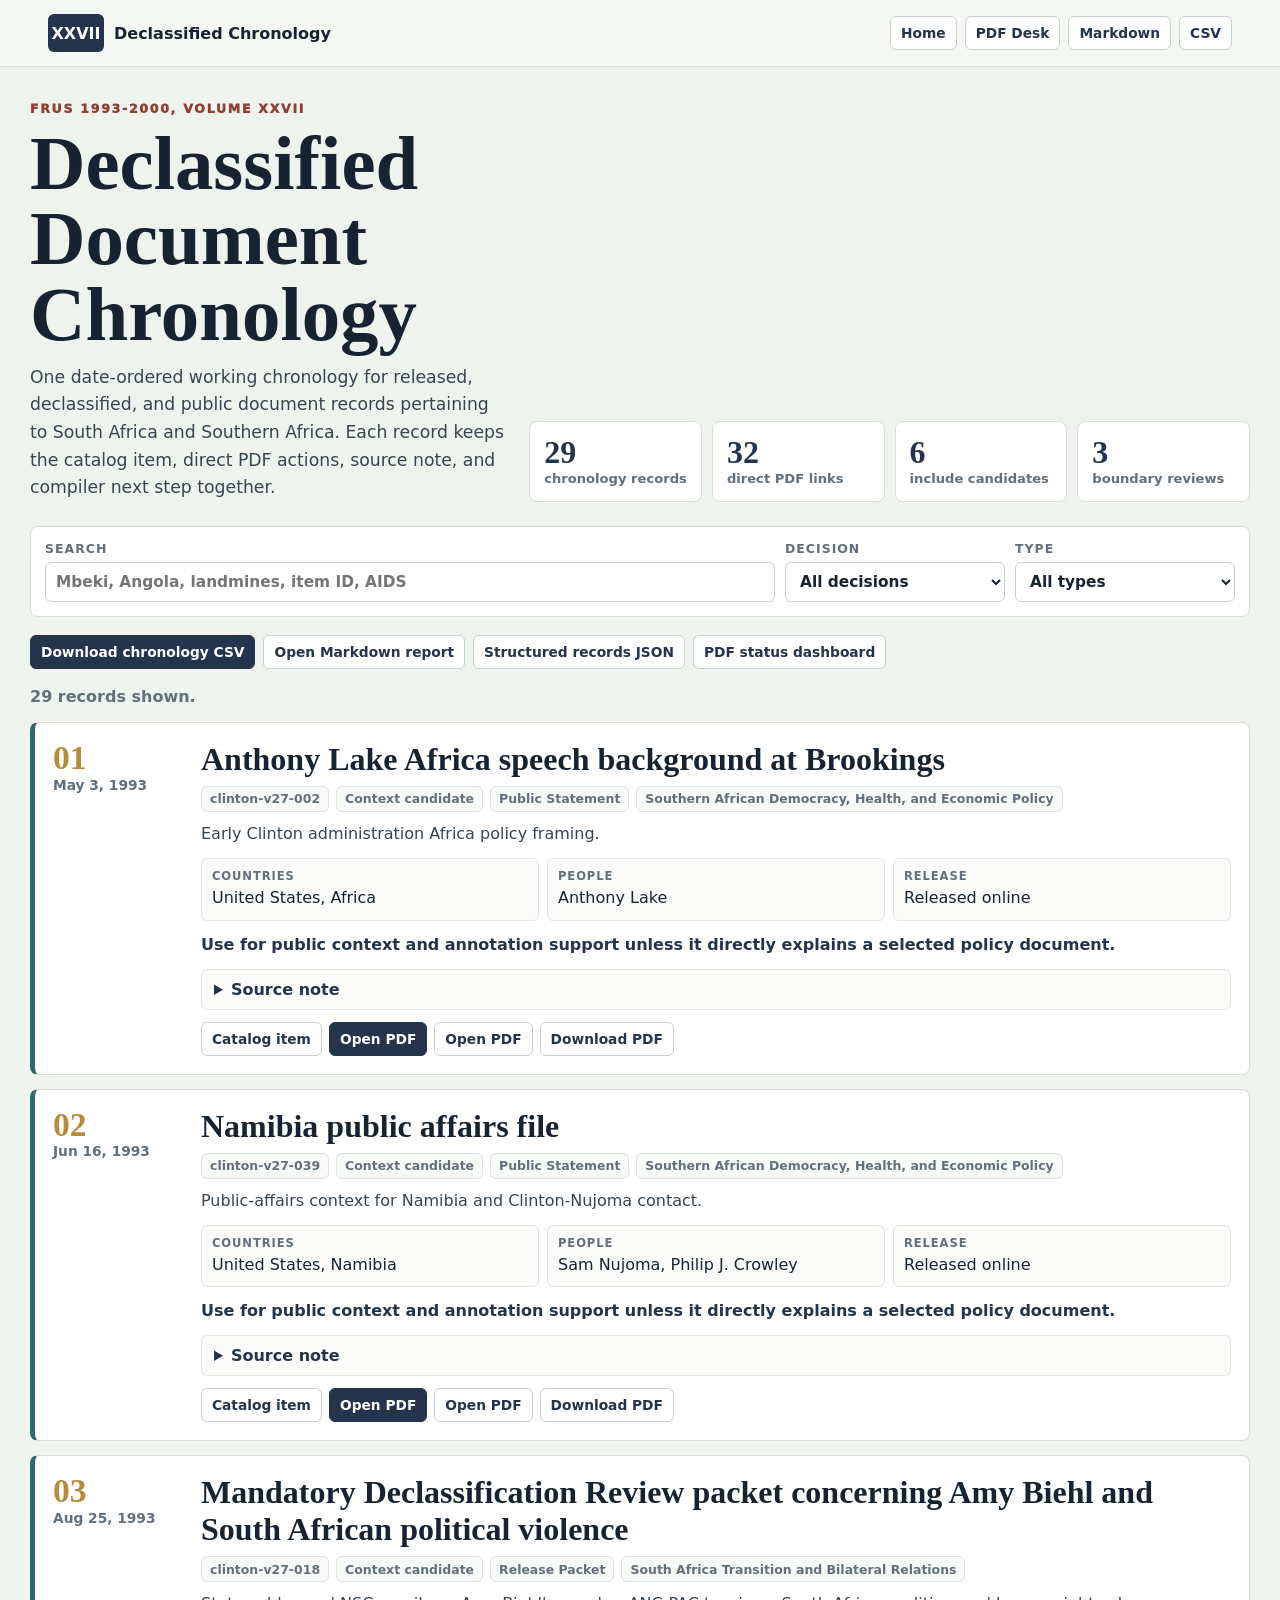
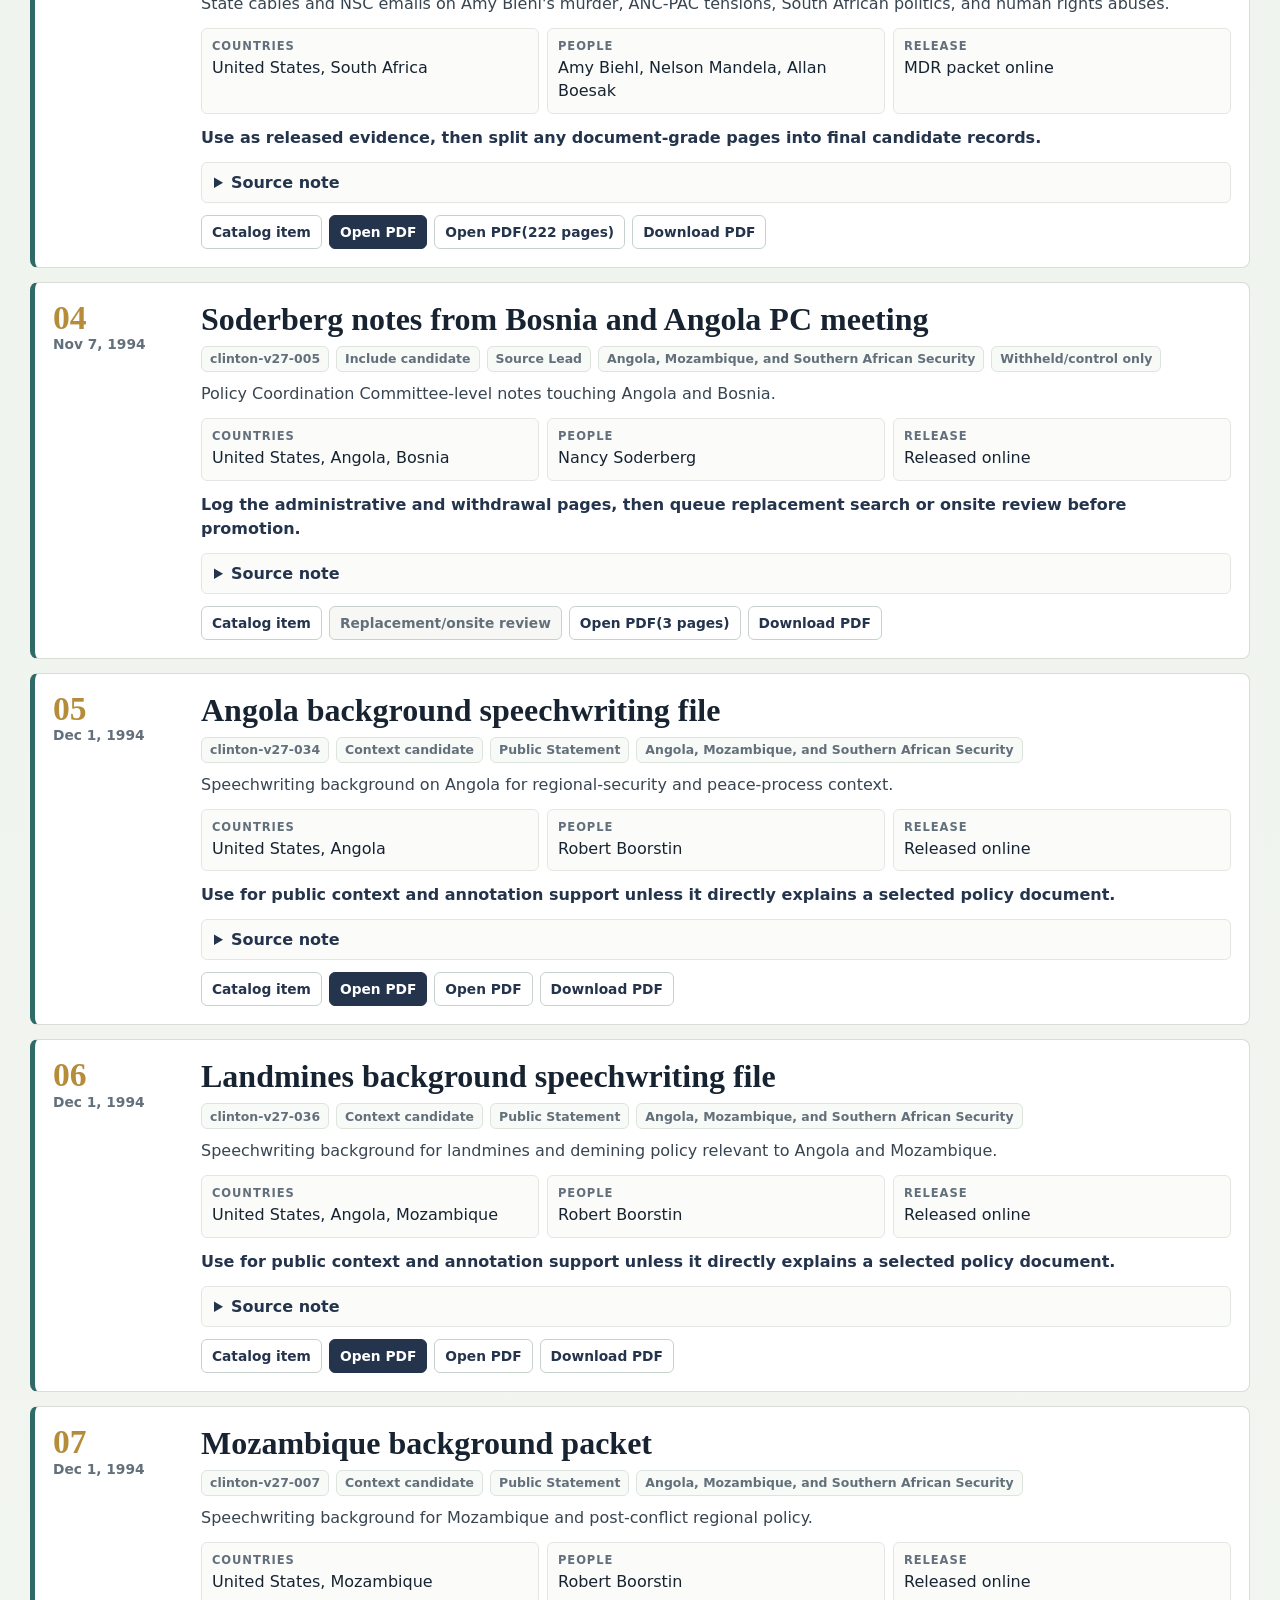
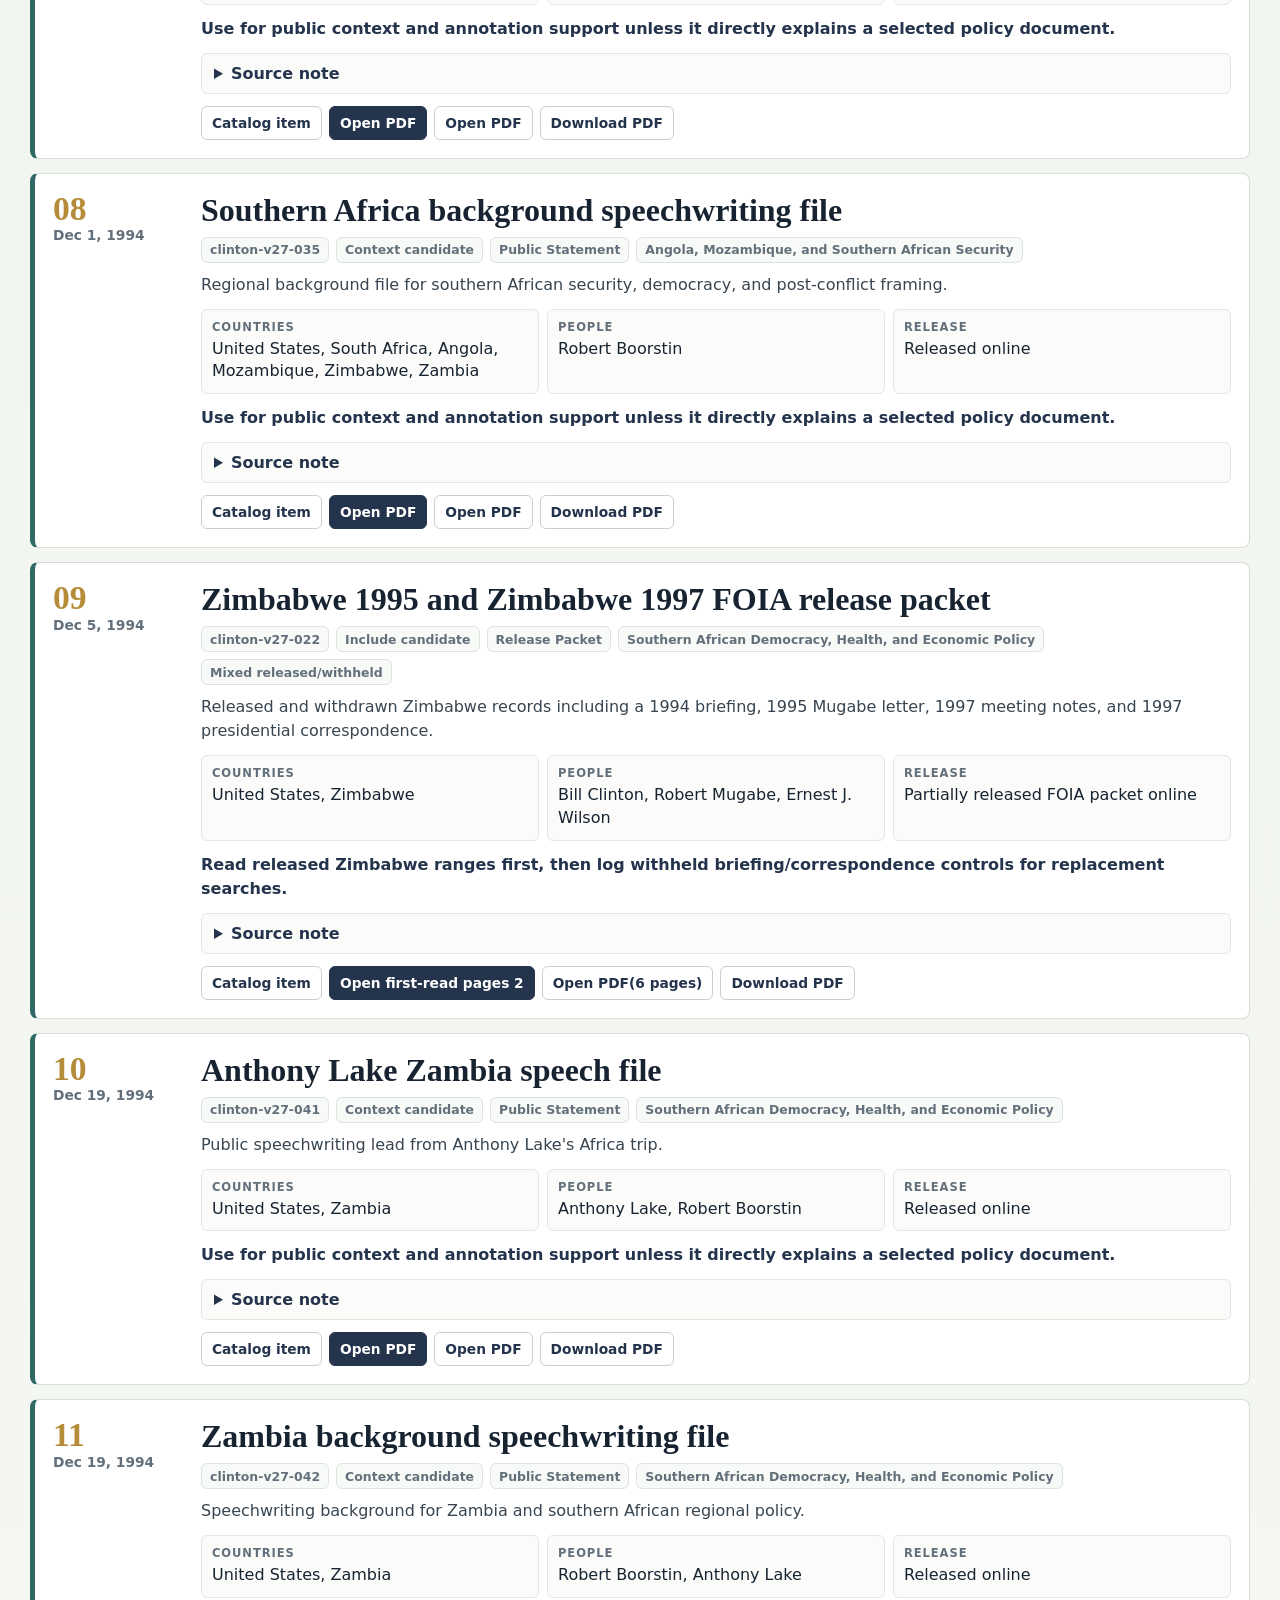
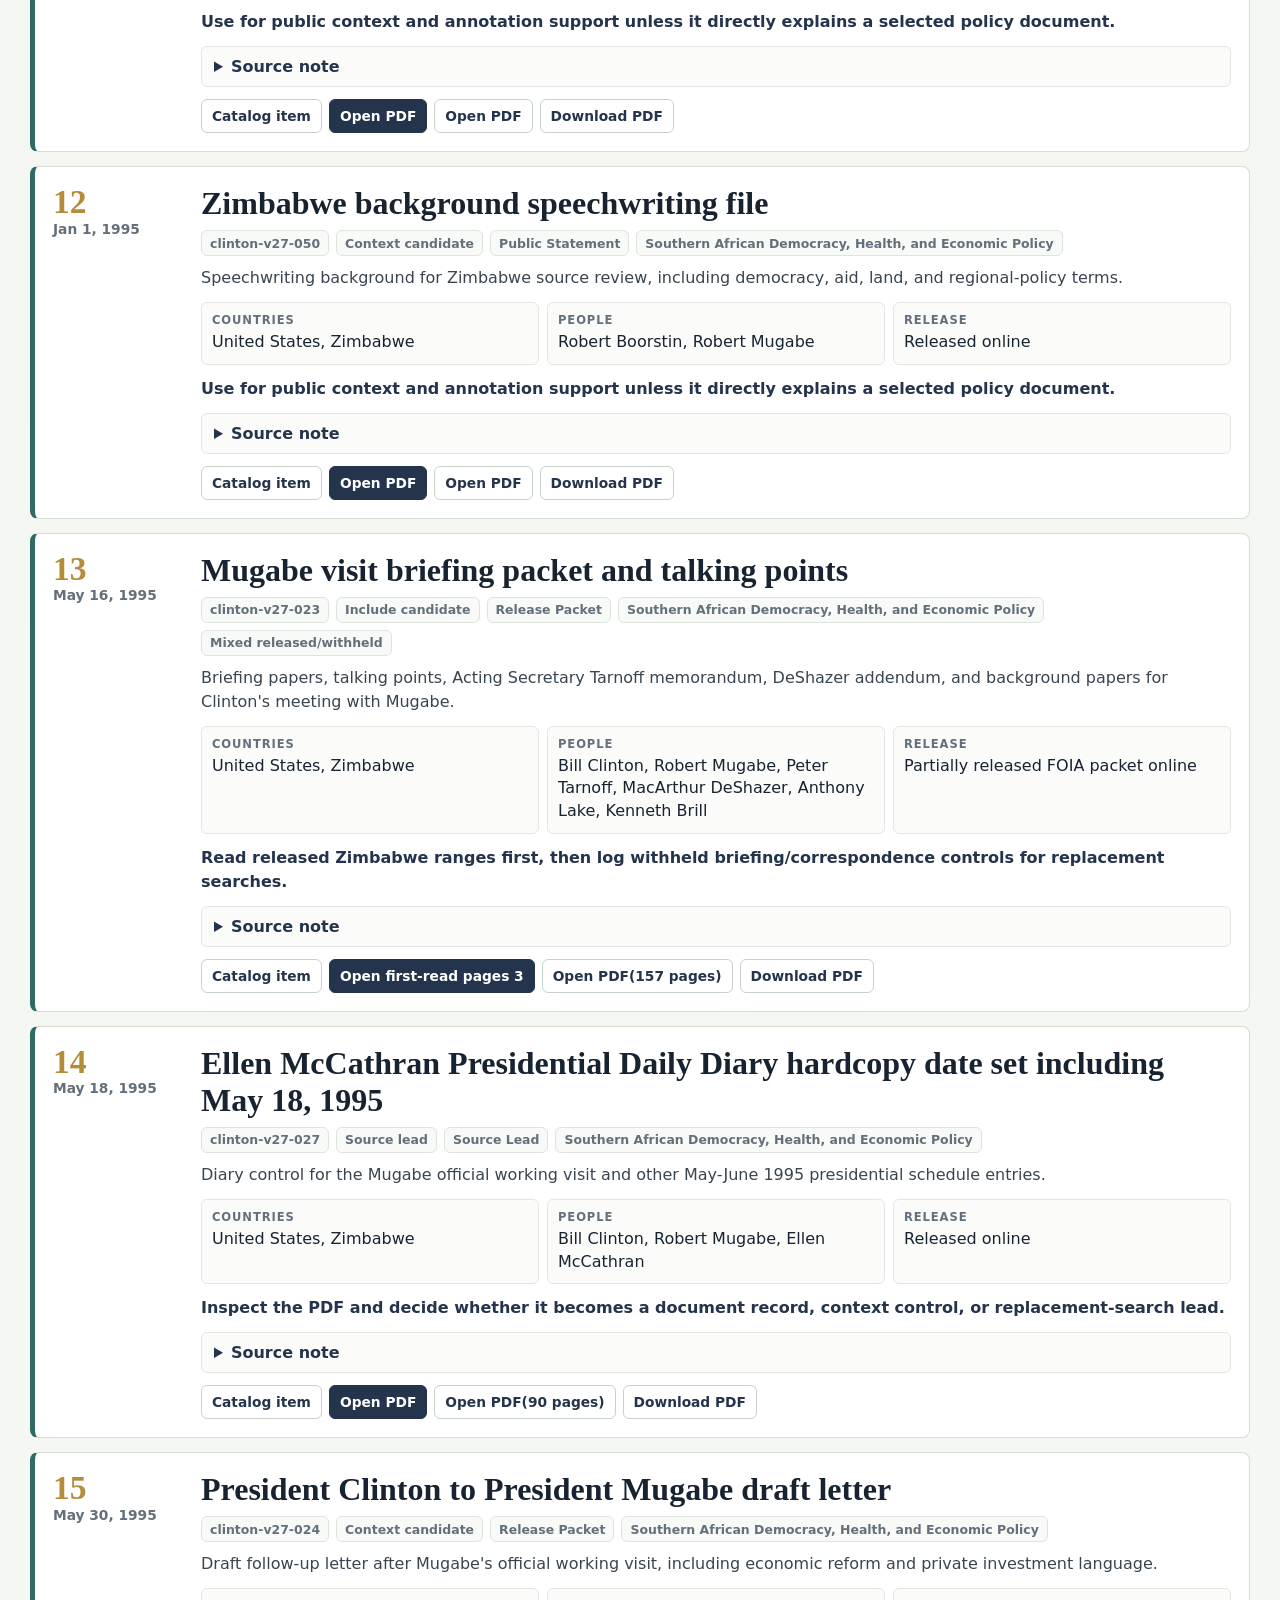
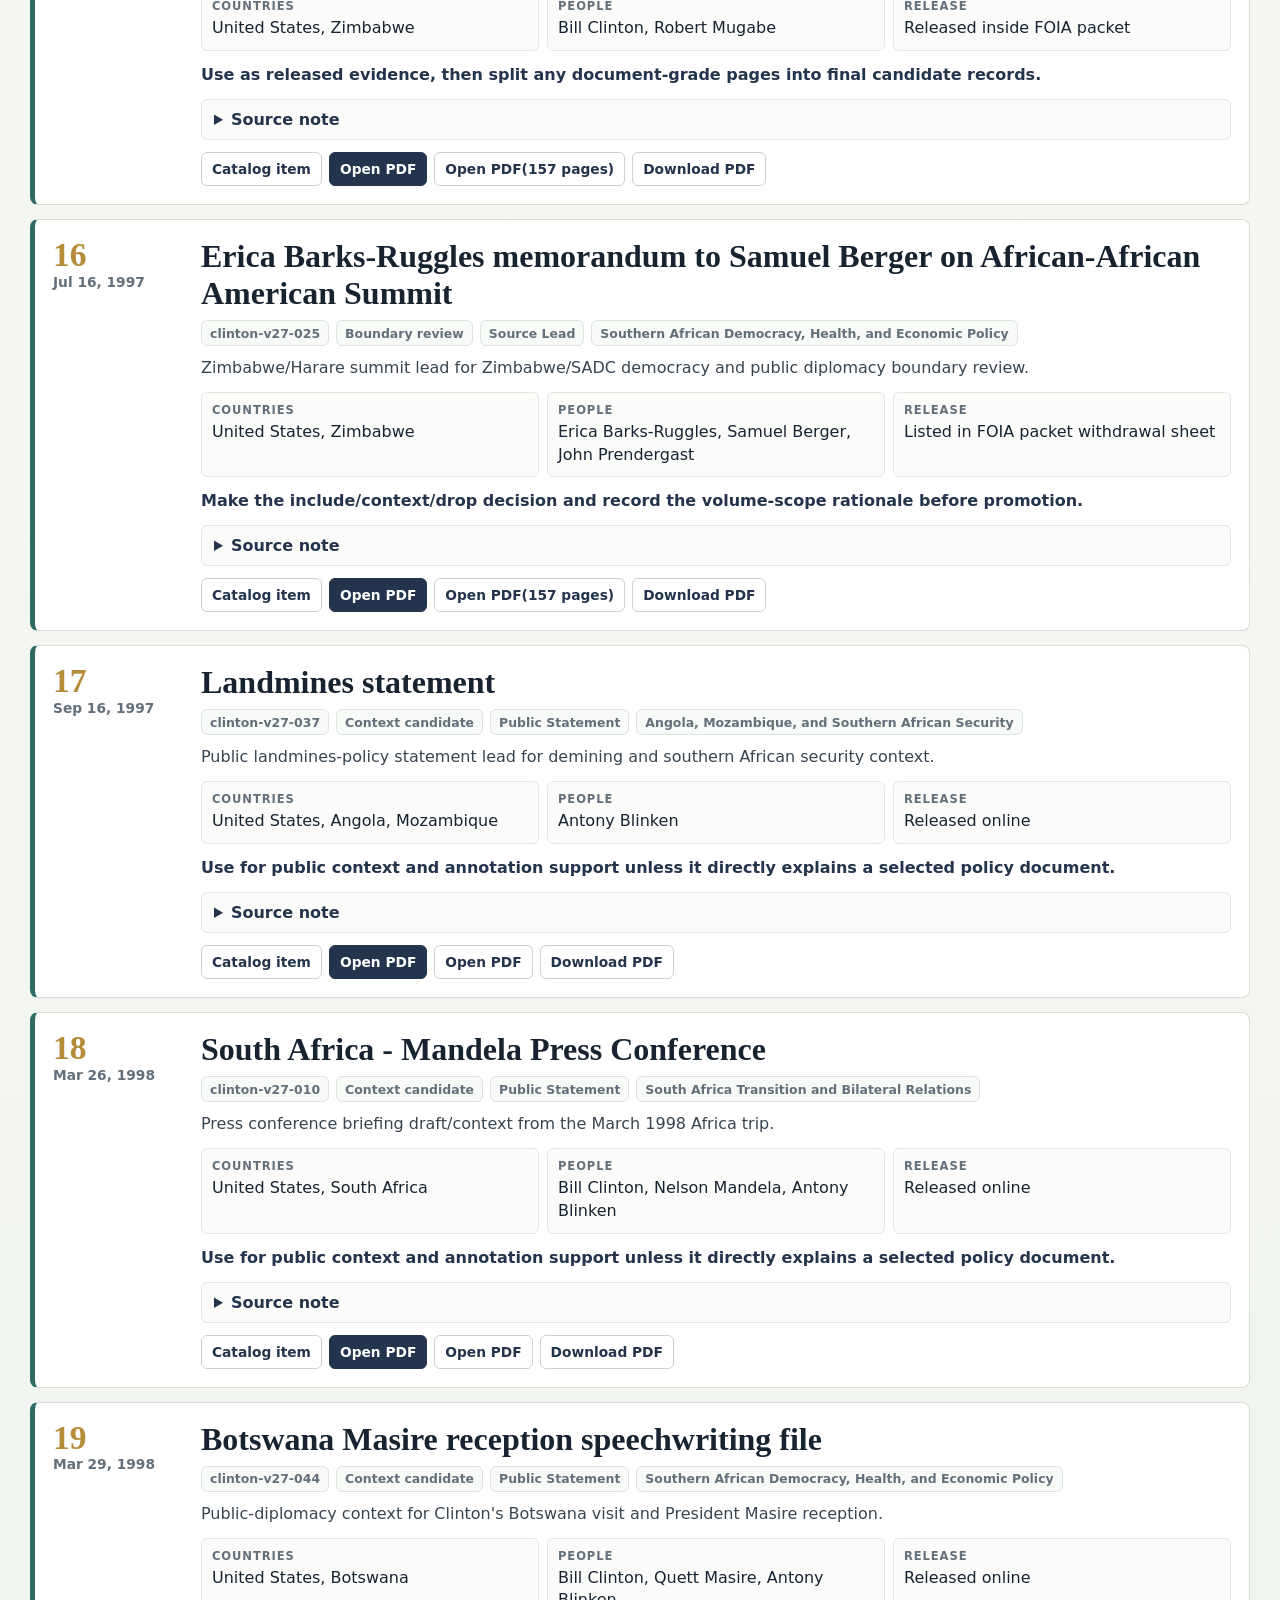
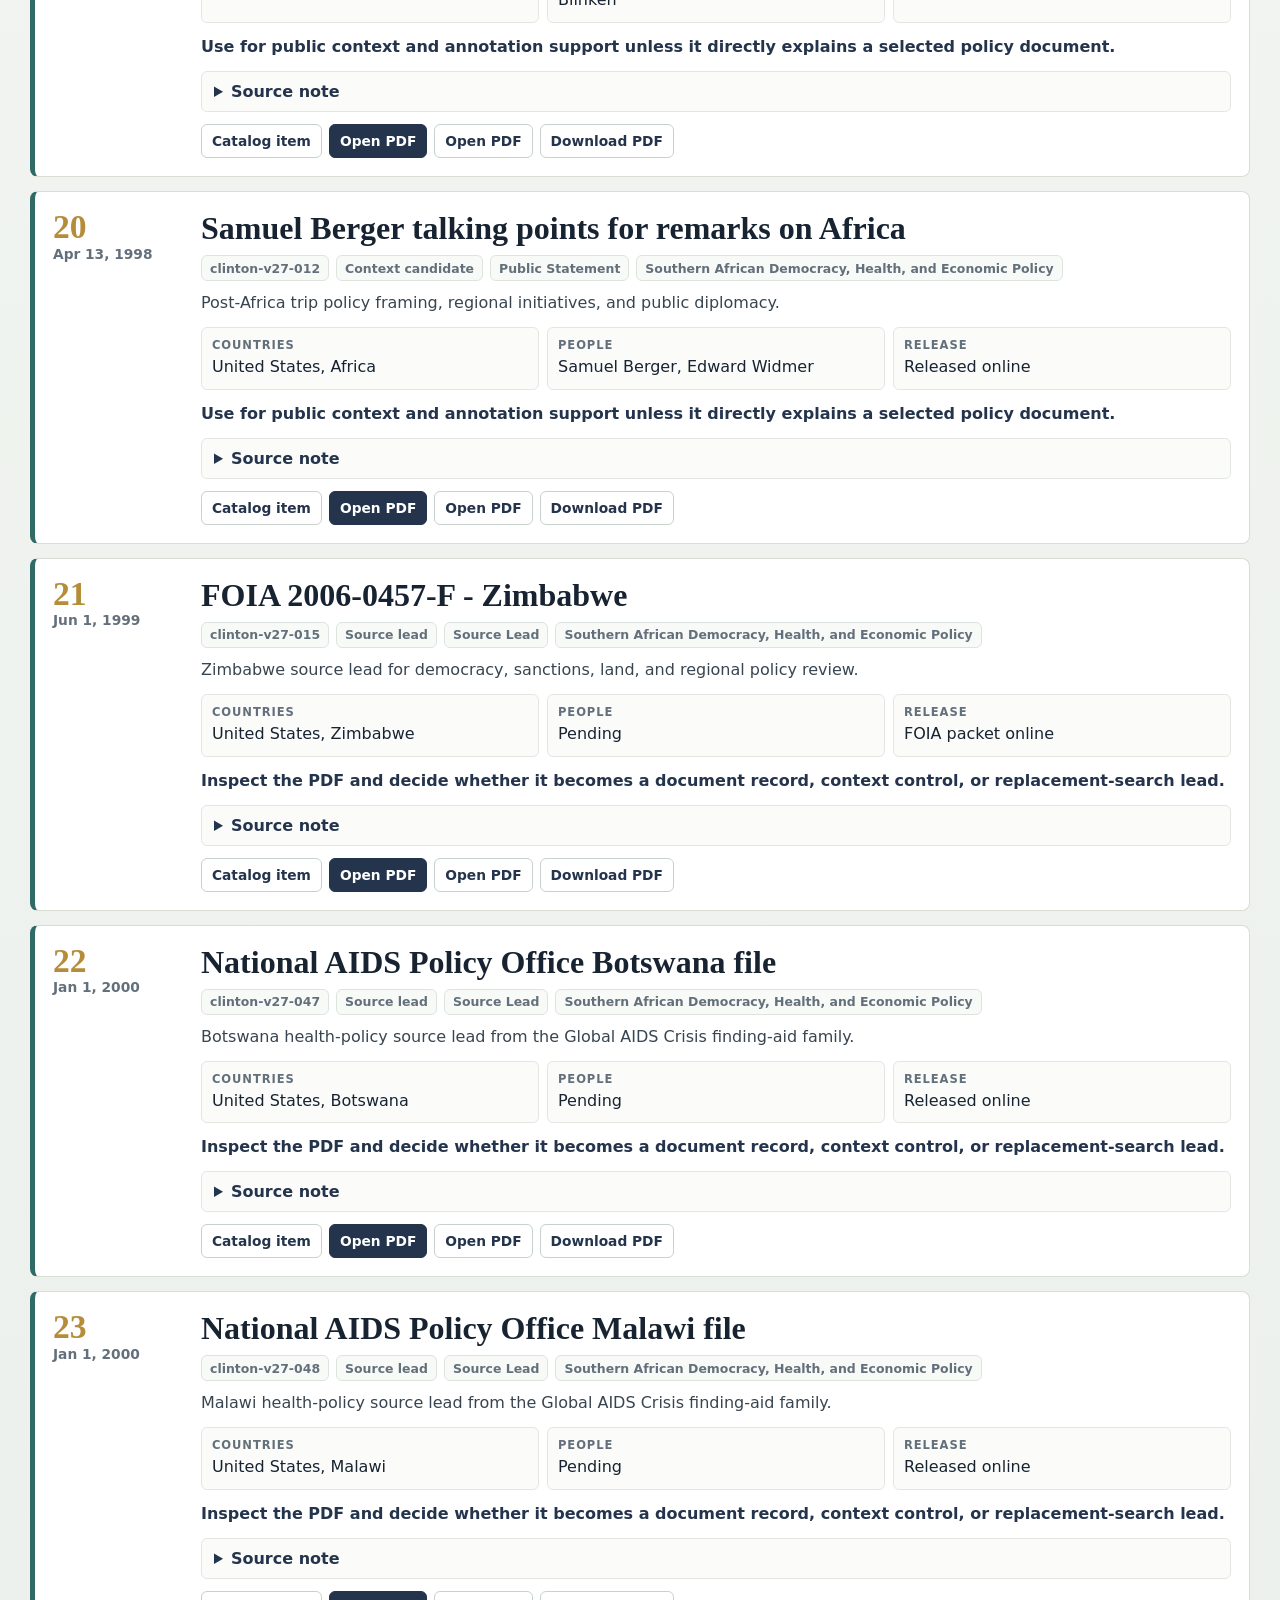
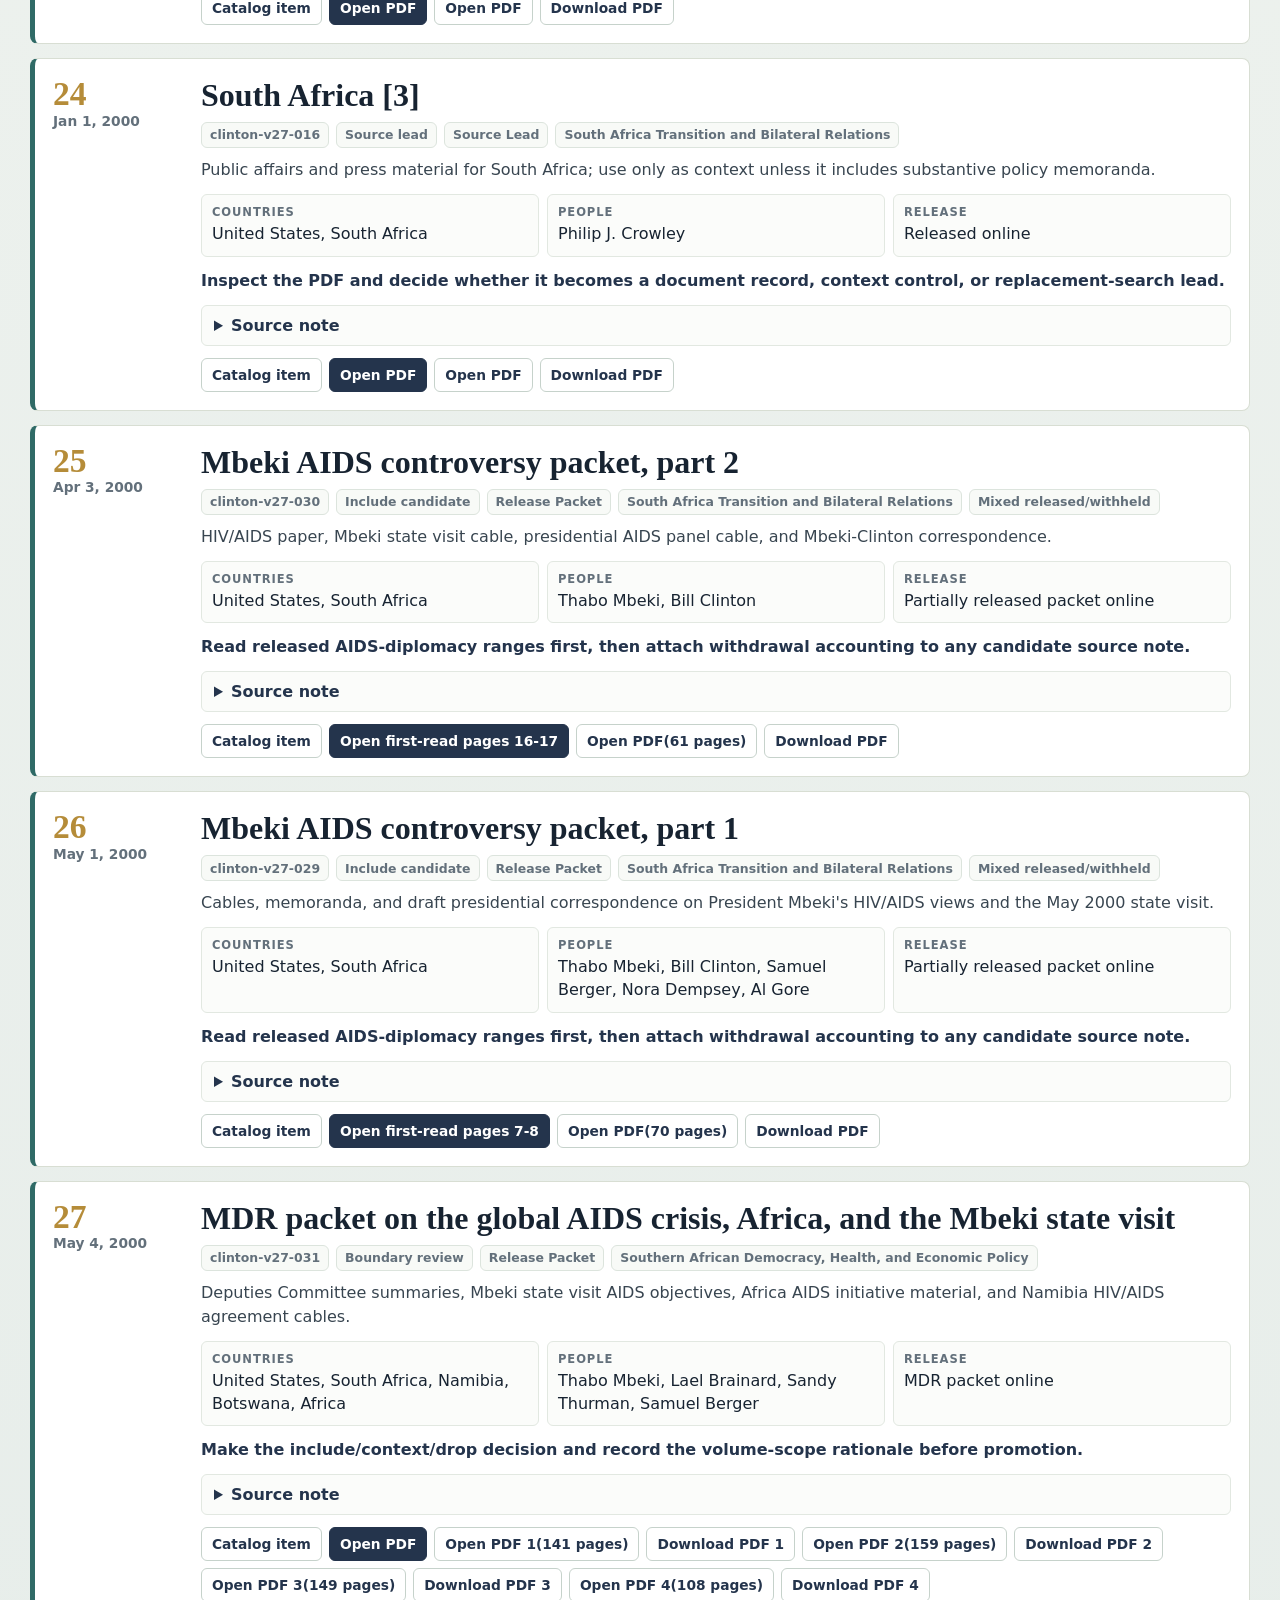
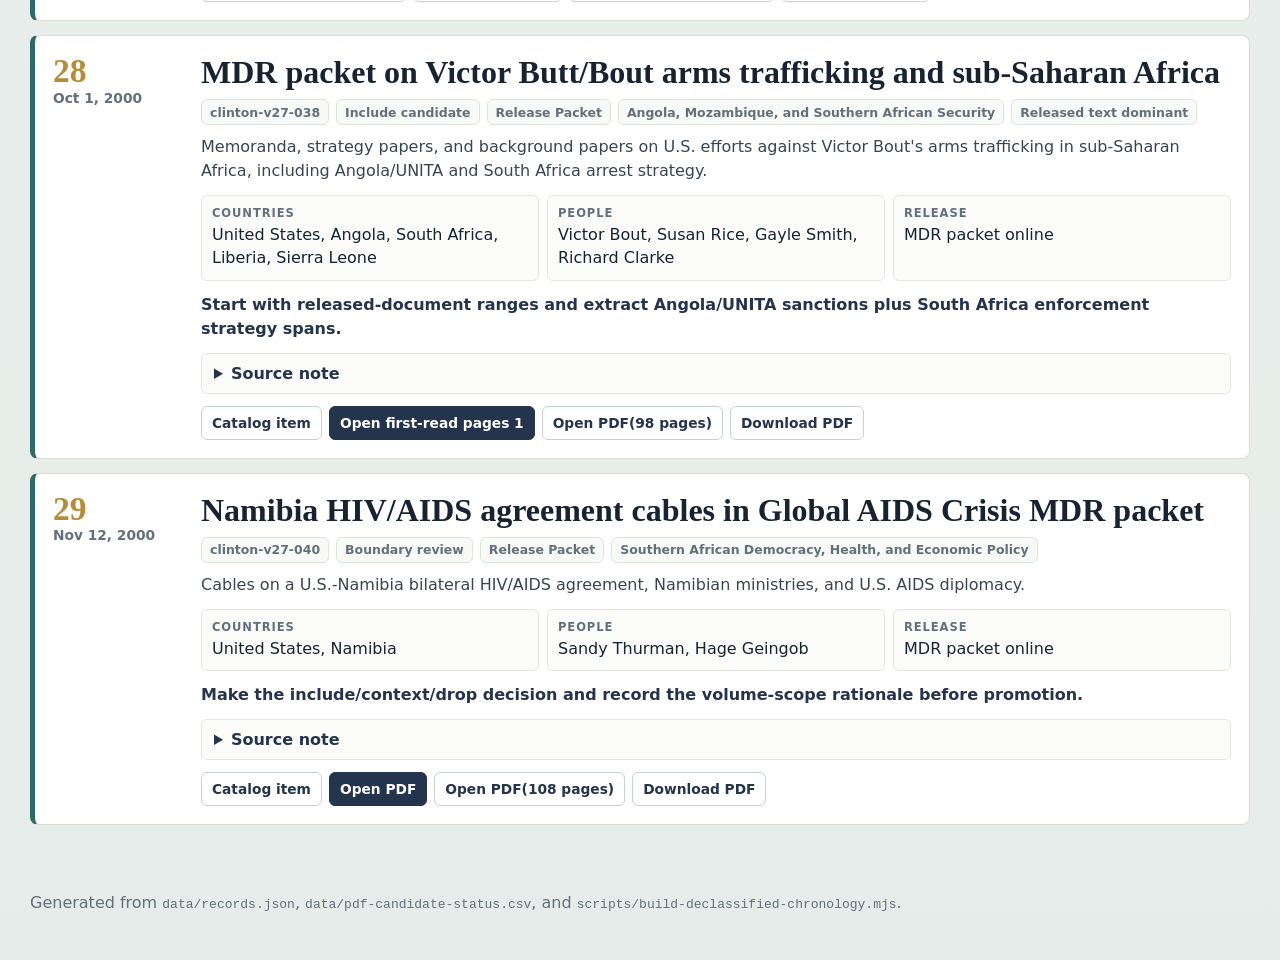
==== chronology/index.html @ b32c68e8 "Add searchable chronology desk" ====
<!DOCTYPE html>
<html lang="en">
  <head>
    <meta charset="UTF-8" />
    <meta name="viewport" content="width=device-width, initial-scale=1.0" />
    <title>FRUS Volume XXVII Declassified Chronology</title>
    <meta
      name="description"
      content="Open, search, and download released and declassified document records for FRUS 1993-2000, Volume XXVII, South Africa; Southern Africa."
    />
    <style>
      :root {
        color-scheme: light;
        --ink: #172331;
        --muted: #63707b;
        --paper: #f5f7f2;
        --panel: #ffffff;
        --line: #d8ded3;
        --navy: #24344c;
        --rust: #8f3f34;
        --teal: #2f6a66;
        --gold: #b58c39;
        font-family: Inter, ui-sans-serif, system-ui, -apple-system, BlinkMacSystemFont, "Segoe UI", sans-serif;
      }
      * { box-sizing: border-box; }
      body {
        margin: 0;
        color: var(--ink);
        background: linear-gradient(180deg, #eef3ee 0%, var(--paper) 52%, #e5ece9 100%);
      }
      a { color: inherit; }
      .site-header {
        position: sticky;
        top: 0;
        z-index: 10;
        display: flex;
        align-items: center;
        justify-content: space-between;
        gap: 18px;
        padding: 14px clamp(18px, 4vw, 48px);
        background: rgba(245, 247, 242, 0.96);
        border-bottom: 1px solid var(--line);
        backdrop-filter: blur(14px);
      }
      .brand {
        display: inline-flex;
        align-items: center;
        gap: 10px;
        color: var(--ink);
        font-weight: 900;
        text-decoration: none;
      }
      .brand-mark {
        display: grid;
        min-width: 56px;
        min-height: 38px;
        place-items: center;
        color: white;
        background: var(--navy);
        border-radius: 6px;
      }
      nav {
        display: flex;
        flex-wrap: wrap;
        justify-content: flex-end;
        gap: 8px;
      }
      nav a,
      .button {
        display: inline-flex;
        align-items: center;
        min-height: 34px;
        border: 1px solid #c6d2cb;
        border-radius: 6px;
        padding: 0 10px;
        color: var(--navy);
        background: #fff;
        font-size: 0.86rem;
        font-weight: 850;
        text-decoration: none;
      }
      .button.primary {
        color: white;
        border-color: var(--navy);
        background: var(--navy);
      }
      .button.muted {
        color: var(--muted);
        background: #f7f8f5;
      }
      main {
        width: min(1220px, calc(100% - 32px));
        margin: 0 auto;
        padding: 34px 0 52px;
      }
      .hero {
        display: grid;
        grid-template-columns: minmax(0, 1fr) auto;
        gap: 24px;
        align-items: end;
        margin-bottom: 24px;
      }
      .kicker {
        margin: 0 0 10px;
        color: var(--rust);
        font-size: 0.78rem;
        font-weight: 950;
        letter-spacing: 0.14em;
        text-transform: uppercase;
      }
      h1 {
        margin: 0 0 12px;
        font-family: Georgia, "Times New Roman", serif;
        font-size: clamp(2.4rem, 6vw, 5rem);
        line-height: 0.98;
        letter-spacing: 0;
      }
      .lede {
        max-width: 860px;
        margin: 0;
        color: #384550;
        font-size: 1.08rem;
        line-height: 1.6;
      }
      .stats {
        display: grid;
        grid-template-columns: repeat(4, minmax(120px, 1fr));
        gap: 10px;
      }
      .stat {
        padding: 14px;
        border: 1px solid var(--line);
        border-radius: 8px;
        background: var(--panel);
      }
      .stat strong {
        display: block;
        color: var(--navy);
        font-family: Georgia, "Times New Roman", serif;
        font-size: 2rem;
        line-height: 1;
      }
      .stat span {
        color: var(--muted);
        font-size: 0.82rem;
        font-weight: 850;
      }
      .toolbar {
        display: grid;
        grid-template-columns: minmax(220px, 1fr) repeat(2, minmax(160px, 220px));
        gap: 10px;
        margin: 24px 0 18px;
        padding: 14px;
        border: 1px solid var(--line);
        border-radius: 8px;
        background: var(--panel);
      }
      label {
        display: grid;
        gap: 6px;
        color: var(--muted);
        font-size: 0.78rem;
        font-weight: 900;
        letter-spacing: 0.08em;
        text-transform: uppercase;
      }
      input,
      select {
        min-height: 40px;
        width: 100%;
        border: 1px solid #c6d2cb;
        border-radius: 6px;
        padding: 0 10px;
        color: var(--ink);
        background: #fff;
        font: inherit;
        font-size: 0.96rem;
      }
      .utility-row {
        display: flex;
        flex-wrap: wrap;
        gap: 8px;
        margin-bottom: 18px;
      }
      .result-summary {
        color: var(--muted);
        font-weight: 850;
      }
      .chronology-list {
        display: grid;
        gap: 14px;
      }
      .chronology-card {
        display: grid;
        grid-template-columns: 132px minmax(0, 1fr);
        gap: 16px;
        padding: 18px;
        border: 1px solid var(--line);
        border-left: 5px solid var(--teal);
        border-radius: 8px;
        background: var(--panel);
      }
      .card-date span {
        display: block;
        color: var(--gold);
        font-family: Georgia, "Times New Roman", serif;
        font-size: 2.1rem;
        font-weight: 900;
        line-height: 1;
      }
      .card-date time {
        color: var(--muted);
        font-size: 0.86rem;
        font-weight: 900;
      }
      .card-heading {
        display: grid;
        gap: 8px;
        margin-bottom: 10px;
      }
      h2 {
        margin: 0;
        font-family: Georgia, "Times New Roman", serif;
        font-size: clamp(1.35rem, 2.5vw, 2rem);
        letter-spacing: 0;
      }
      .badges,
      .card-actions {
        display: flex;
        flex-wrap: wrap;
        gap: 7px;
      }
      .badges span {
        display: inline-flex;
        align-items: center;
        min-height: 26px;
        border: 1px solid #dce4dd;
        border-radius: 6px;
        padding: 0 8px;
        color: var(--muted);
        background: #f8faf7;
        font-size: 0.78rem;
        font-weight: 850;
      }
      .subject {
        margin: 0 0 12px;
        color: #384550;
        line-height: 1.5;
      }
      .record-facts {
        display: grid;
        grid-template-columns: repeat(3, minmax(0, 1fr));
        gap: 8px;
        margin: 0 0 12px;
      }
      .record-facts div {
        padding: 10px;
        border: 1px solid #e2e8e1;
        border-radius: 6px;
        background: #fbfcfa;
      }
      dt {
        color: var(--muted);
        font-size: 0.72rem;
        font-weight: 900;
        letter-spacing: 0.08em;
        text-transform: uppercase;
      }
      dd {
        margin: 4px 0 0;
        line-height: 1.42;
      }
      .action-note {
        margin: 0 0 12px;
        color: var(--navy);
        font-weight: 850;
        line-height: 1.5;
      }
      details {
        margin-bottom: 12px;
        border: 1px solid #e2e8e1;
        border-radius: 6px;
        padding: 10px 12px;
        background: #fbfcfa;
      }
      summary {
        color: var(--navy);
        font-weight: 900;
        cursor: pointer;
      }
      details p {
        margin: 10px 0 0;
        color: #3f4a52;
        line-height: 1.52;
      }
      .empty {
        display: none;
        padding: 24px;
        border: 1px solid var(--line);
        border-radius: 8px;
        background: var(--panel);
        color: var(--muted);
        font-weight: 850;
      }
      footer {
        width: min(1220px, calc(100% - 32px));
        margin: 0 auto;
        padding: 0 0 32px;
        color: var(--muted);
      }
      @media (max-width: 820px) {
        .hero,
        .toolbar,
        .chronology-card,
        .record-facts {
          grid-template-columns: 1fr;
        }
        .stats {
          grid-template-columns: repeat(2, minmax(0, 1fr));
        }
        .site-header {
          align-items: flex-start;
          flex-direction: column;
        }
        nav {
          justify-content: flex-start;
        }
      }
    </style>
  </head>
  <body>
    <header class="site-header">
      <a class="brand" href="../" aria-label="Back to South and Southern Africa Assist">
        <span class="brand-mark">XXVII</span>
        <span>Declassified Chronology</span>
      </a>
      <nav aria-label="Chronology navigation">
        <a href="../">Home</a>
        <a href="../pdfs/">PDF Desk</a>
        <a href="../reports/declassified-chronology.md">Markdown</a>
        <a href="../data/declassified-chronology.csv">CSV</a>
      </nav>
    </header>
    <main>
      <section class="hero" aria-labelledby="title">
        <div>
          <p class="kicker">FRUS 1993-2000, Volume XXVII</p>
          <h1 id="title">Declassified Document Chronology</h1>
          <p class="lede">
            One date-ordered working chronology for released, declassified, and public document records pertaining to South Africa and Southern Africa. Each record keeps the catalog item, direct PDF actions, source note, and compiler next step together.
          </p>
        </div>
        <div class="stats" aria-label="Chronology counts">
          <div class="stat"><strong>29</strong><span>chronology records</span></div>
          <div class="stat"><strong>32</strong><span>direct PDF links</span></div>
          <div class="stat"><strong>6</strong><span>include candidates</span></div>
          <div class="stat"><strong>3</strong><span>boundary reviews</span></div>
        </div>
      </section>
      <section class="toolbar" aria-label="Chronology filters">
        <label>
          Search
          <input id="search" type="search" placeholder="Mbeki, Angola, landmines, item ID, AIDS" />
        </label>
        <label>
          Decision
          <select id="decision-filter">
            <option value="">All decisions</option>
            <option value="Boundary review">Boundary review</option><option value="Context candidate">Context candidate</option><option value="Include candidate">Include candidate</option><option value="Source lead">Source lead</option>
          </select>
        </label>
        <label>
          Type
          <select id="type-filter">
            <option value="">All types</option>
            <option value="Public Statement">Public Statement</option><option value="Release Packet">Release Packet</option><option value="Source Lead">Source Lead</option>
          </select>
        </label>
      </section>
      <div class="utility-row" aria-label="Chronology downloads">
        <a class="button primary" href="../data/declassified-chronology.csv">Download chronology CSV</a>
        <a class="button" href="../reports/declassified-chronology.md">Open Markdown report</a>
        <a class="button" href="../data/records.json">Structured records JSON</a>
        <a class="button" href="../reports/pdf-candidate-status.md">PDF status dashboard</a>
      </div>
      <p id="result-summary" class="result-summary">29 records shown.</p>
      <section class="chronology-list" aria-label="Declassified chronology records">

        <article
          class="chronology-card"
          data-record-card
          data-decision="Context candidate"
          data-type="Public Statement"
          data-search="clinton-v27-002 1993-05-03 anthony lake africa speech background at brookings lake - africa, brookings - 5/3/93 early clinton administration africa policy framing. context candidate public statement southern african democracy, health, and economic policy united states africa anthony lake africa policy anthony lake democracy regional policy source: clinton digital library, national security council, speechwriting office, antony blinken files, lake - africa, brookings - 5/3/93, item 9010. public speechwriting pdf available from the item page."
        >
          <div class="card-date">
            <span>01</span>
            <time datetime="1993-05-03">May 3, 1993</time>
          </div>
          <div class="card-main">
            <div class="card-heading">
              <h2>Anthony Lake Africa speech background at Brookings</h2>
              <div class="badges" aria-label="Record metadata">
                <span>clinton-v27-002</span>
                <span>Context candidate</span>
                <span>Public Statement</span>
                <span>Southern African Democracy, Health, and Economic Policy</span>

              </div>
            </div>
            <p class="subject">Early Clinton administration Africa policy framing.</p>
            <dl class="record-facts">
              <div><dt>Countries</dt><dd>United States, Africa</dd></div>
              <div><dt>People</dt><dd>Anthony Lake</dd></div>
              <div><dt>Release</dt><dd>Released online</dd></div>
            </dl>
            <p class="action-note">Use for public context and annotation support unless it directly explains a selected policy document.</p>
            <details>
              <summary>Source note</summary>
              <p>Source: Clinton Digital Library, National Security Council, Speechwriting Office, Antony Blinken files, Lake - Africa, Brookings - 5/3/93, item 9010. Public speechwriting PDF available from the item page.</p>


            </details>
            <div class="card-actions">
              <a class="button" href="https://clinton.presidentiallibraries.us/items/show/9010" rel="noreferrer">Catalog item</a>
              <a class="button primary" href="https://clinton.presidentiallibraries.us/files/original/1a5c2506a1fdf503e6c564daba5a28f4.pdf" rel="noreferrer">Open PDF</a>
              <a class="button" href="https://clinton.presidentiallibraries.us/files/original/1a5c2506a1fdf503e6c564daba5a28f4.pdf" rel="noreferrer">Open PDF</a><a class="button" href="https://clinton.presidentiallibraries.us/files/original/1a5c2506a1fdf503e6c564daba5a28f4.pdf" download>Download PDF</a>
            </div>
          </div>
        </article>

        <article
          class="chronology-card"
          data-record-card
          data-decision="Context candidate"
          data-type="Public Statement"
          data-search="clinton-v27-039 1993-06-16 namibia public affairs file namibia public-affairs context for namibia and clinton-nujoma contact. context candidate public statement southern african democracy, health, and economic policy united states namibia sam nujoma philip j. crowley namibia sam nujoma public affairs philip crowley source: clinton digital library, national security council, office of press and communications, philip j. crowley files, box 11, namibia, item 48570, naid 7585702. pdf available from the item page. use as context and keyword support for namibia; prioritize internal policy records if located."
        >
          <div class="card-date">
            <span>02</span>
            <time datetime="1993-06-16">Jun 16, 1993</time>
          </div>
          <div class="card-main">
            <div class="card-heading">
              <h2>Namibia public affairs file</h2>
              <div class="badges" aria-label="Record metadata">
                <span>clinton-v27-039</span>
                <span>Context candidate</span>
                <span>Public Statement</span>
                <span>Southern African Democracy, Health, and Economic Policy</span>

              </div>
            </div>
            <p class="subject">Public-affairs context for Namibia and Clinton-Nujoma contact.</p>
            <dl class="record-facts">
              <div><dt>Countries</dt><dd>United States, Namibia</dd></div>
              <div><dt>People</dt><dd>Sam Nujoma, Philip J. Crowley</dd></div>
              <div><dt>Release</dt><dd>Released online</dd></div>
            </dl>
            <p class="action-note">Use for public context and annotation support unless it directly explains a selected policy document.</p>
            <details>
              <summary>Source note</summary>
              <p>Source: Clinton Digital Library, National Security Council, Office of Press and Communications, Philip J. Crowley files, Box 11, Namibia, item 48570, NAID 7585702. PDF available from the item page.</p>
              <p>Use as context and keyword support for Namibia; prioritize internal policy records if located.</p>

            </details>
            <div class="card-actions">
              <a class="button" href="https://clinton.presidentiallibraries.us/items/show/48570" rel="noreferrer">Catalog item</a>
              <a class="button primary" href="https://clinton.presidentiallibraries.us/files/original/ec27462c59221f362248a316ea88bfaa.pdf" rel="noreferrer">Open PDF</a>
              <a class="button" href="https://clinton.presidentiallibraries.us/files/original/ec27462c59221f362248a316ea88bfaa.pdf" rel="noreferrer">Open PDF</a><a class="button" href="https://clinton.presidentiallibraries.us/files/original/ec27462c59221f362248a316ea88bfaa.pdf" download>Download PDF</a>
            </div>
          </div>
        </article>

        <article
          class="chronology-card"
          data-record-card
          data-decision="Context candidate"
          data-type="Release Packet"
          data-search="clinton-v27-018 1993-08-25 mandatory declassification review packet concerning amy biehl and south african political violence declassified documents concerning amy biehl state cables and nsc emails on amy biehl&#39;s murder, anc-pac tensions, south african politics, and human rights abuses. context candidate release packet south africa transition and bilateral relations united states south africa amy biehl nelson mandela allan boesak amy biehl south africa political violence anc pac human rights source: clinton digital library, mandatory declassification review, national security council, nsc cables, and nsc emails, declassified documents concerning amy biehl, item 57650, case 2015-0638-m, naid 24194018. the online pdf is 222 pages. use for south africa transition context only; select individual cables only if they illuminate u.s. policy toward political violence, anc-pac dynamics, or human rights during the transition."
        >
          <div class="card-date">
            <span>03</span>
            <time datetime="1993-08-25">Aug 25, 1993</time>
          </div>
          <div class="card-main">
            <div class="card-heading">
              <h2>Mandatory Declassification Review packet concerning Amy Biehl and South African political violence</h2>
              <div class="badges" aria-label="Record metadata">
                <span>clinton-v27-018</span>
                <span>Context candidate</span>
                <span>Release Packet</span>
                <span>South Africa Transition and Bilateral Relations</span>

              </div>
            </div>
            <p class="subject">State cables and NSC emails on Amy Biehl's murder, ANC-PAC tensions, South African politics, and human rights abuses.</p>
            <dl class="record-facts">
              <div><dt>Countries</dt><dd>United States, South Africa</dd></div>
              <div><dt>People</dt><dd>Amy Biehl, Nelson Mandela, Allan Boesak</dd></div>
              <div><dt>Release</dt><dd>MDR packet online</dd></div>
            </dl>
            <p class="action-note">Use as released evidence, then split any document-grade pages into final candidate records.</p>
            <details>
              <summary>Source note</summary>
              <p>Source: Clinton Digital Library, Mandatory Declassification Review, National Security Council, NSC Cables, and NSC Emails, Declassified Documents Concerning Amy Biehl, item 57650, case 2015-0638-M, NAID 24194018. The online PDF is 222 pages.</p>
              <p>Use for South Africa transition context only; select individual cables only if they illuminate U.S. policy toward political violence, ANC-PAC dynamics, or human rights during the transition.</p>

            </details>
            <div class="card-actions">
              <a class="button" href="https://clinton.presidentiallibraries.us/items/show/57650" rel="noreferrer">Catalog item</a>
              <a class="button primary" href="https://clinton.presidentiallibraries.us/files/original/4ac627959484159102933a3192305cae.pdf" rel="noreferrer">Open PDF</a>
              <a class="button" href="https://clinton.presidentiallibraries.us/files/original/4ac627959484159102933a3192305cae.pdf" rel="noreferrer">Open PDF(222 pages)</a><a class="button" href="https://clinton.presidentiallibraries.us/files/original/4ac627959484159102933a3192305cae.pdf" download>Download PDF</a>
            </div>
          </div>
        </article>

        <article
          class="chronology-card"
          data-record-card
          data-decision="Include candidate"
          data-type="Source Lead"
          data-search="clinton-v27-005 1994-11-07 soderberg notes from bosnia and angola pc meeting [soderberg notes from bosnia and angola pc meeting, november 7, 1994] policy coordination committee-level notes touching angola and bosnia. include candidate source lead angola, mozambique, and southern african security united states angola bosnia nancy soderberg angola policy coordination committee nancy soderberg peace implementation source: clinton digital library, national security council, nancy soderberg files, box 10, [soderberg notes from bosnia and angola pc meeting, november 7, 1994], item 72408. pdf available from item page; full source markings and page span require pdf review."
        >
          <div class="card-date">
            <span>04</span>
            <time datetime="1994-11-07">Nov 7, 1994</time>
          </div>
          <div class="card-main">
            <div class="card-heading">
              <h2>Soderberg notes from Bosnia and Angola PC meeting</h2>
              <div class="badges" aria-label="Record metadata">
                <span>clinton-v27-005</span>
                <span>Include candidate</span>
                <span>Source Lead</span>
                <span>Angola, Mozambique, and Southern African Security</span>
                <span>Withheld/control only</span>
              </div>
            </div>
            <p class="subject">Policy Coordination Committee-level notes touching Angola and Bosnia.</p>
            <dl class="record-facts">
              <div><dt>Countries</dt><dd>United States, Angola, Bosnia</dd></div>
              <div><dt>People</dt><dd>Nancy Soderberg</dd></div>
              <div><dt>Release</dt><dd>Released online</dd></div>
            </dl>
            <p class="action-note">Log the administrative and withdrawal pages, then queue replacement search or onsite review before promotion.</p>
            <details>
              <summary>Source note</summary>
              <p>Source: Clinton Digital Library, National Security Council, Nancy Soderberg files, Box 10, [Soderberg Notes from Bosnia and Angola PC Meeting, November 7, 1994], item 72408. PDF available from item page; full source markings and page span require PDF review.</p>


            </details>
            <div class="card-actions">
              <a class="button" href="https://clinton.presidentiallibraries.us/items/show/72408" rel="noreferrer">Catalog item</a>
              <span class="button muted">Replacement/onsite review</span>
              <a class="button" href="https://clinton.presidentiallibraries.us/files/original/d99d763c5a60d17afe606193e3fb0a86.pdf" rel="noreferrer">Open PDF(3 pages)</a><a class="button" href="https://clinton.presidentiallibraries.us/files/original/d99d763c5a60d17afe606193e3fb0a86.pdf" download>Download PDF</a>
            </div>
          </div>
        </article>

        <article
          class="chronology-card"
          data-record-card
          data-decision="Context candidate"
          data-type="Public Statement"
          data-search="clinton-v27-034 1994-12-01 angola background speechwriting file angola - background speechwriting background on angola for regional-security and peace-process context. context candidate public statement angola, mozambique, and southern african security united states angola robert boorstin angola lusaka protocol unita speechwriting regional security source: clinton digital library, national security council, speechwriting office, robert boorstin files, box 6, angola - background, item 10177, naid 7585788. public speechwriting pdf available from the item page. use as context only until angola policy memoranda, cables, or pc/dc records are extracted from the angola finding aid."
        >
          <div class="card-date">
            <span>05</span>
            <time datetime="1994-12-01">Dec 1, 1994</time>
          </div>
          <div class="card-main">
            <div class="card-heading">
              <h2>Angola background speechwriting file</h2>
              <div class="badges" aria-label="Record metadata">
                <span>clinton-v27-034</span>
                <span>Context candidate</span>
                <span>Public Statement</span>
                <span>Angola, Mozambique, and Southern African Security</span>

              </div>
            </div>
            <p class="subject">Speechwriting background on Angola for regional-security and peace-process context.</p>
            <dl class="record-facts">
              <div><dt>Countries</dt><dd>United States, Angola</dd></div>
              <div><dt>People</dt><dd>Robert Boorstin</dd></div>
              <div><dt>Release</dt><dd>Released online</dd></div>
            </dl>
            <p class="action-note">Use for public context and annotation support unless it directly explains a selected policy document.</p>
            <details>
              <summary>Source note</summary>
              <p>Source: Clinton Digital Library, National Security Council, Speechwriting Office, Robert Boorstin files, Box 6, Angola - Background, item 10177, NAID 7585788. Public speechwriting PDF available from the item page.</p>
              <p>Use as context only until Angola policy memoranda, cables, or PC/DC records are extracted from the Angola finding aid.</p>

            </details>
            <div class="card-actions">
              <a class="button" href="https://clinton.presidentiallibraries.us/items/show/10177" rel="noreferrer">Catalog item</a>
              <a class="button primary" href="https://clinton.presidentiallibraries.us/files/original/dec14ca9fdbd28b7d81c3e10b07b3a85.pdf" rel="noreferrer">Open PDF</a>
              <a class="button" href="https://clinton.presidentiallibraries.us/files/original/dec14ca9fdbd28b7d81c3e10b07b3a85.pdf" rel="noreferrer">Open PDF</a><a class="button" href="https://clinton.presidentiallibraries.us/files/original/dec14ca9fdbd28b7d81c3e10b07b3a85.pdf" download>Download PDF</a>
            </div>
          </div>
        </article>

        <article
          class="chronology-card"
          data-record-card
          data-decision="Context candidate"
          data-type="Public Statement"
          data-search="clinton-v27-036 1994-12-01 landmines background speechwriting file landmines speechwriting background for landmines and demining policy relevant to angola and mozambique. context candidate public statement angola, mozambique, and southern african security united states angola mozambique robert boorstin landmines demining angola mozambique humanitarian assistance source: clinton digital library, national security council, speechwriting office, robert boorstin files, box 6, landmines, item 10129, naid 7585788. public speechwriting pdf available from the item page. pair with internal demining, angola, mozambique, and humanitarian-assistance files before selection."
        >
          <div class="card-date">
            <span>06</span>
            <time datetime="1994-12-01">Dec 1, 1994</time>
          </div>
          <div class="card-main">
            <div class="card-heading">
              <h2>Landmines background speechwriting file</h2>
              <div class="badges" aria-label="Record metadata">
                <span>clinton-v27-036</span>
                <span>Context candidate</span>
                <span>Public Statement</span>
                <span>Angola, Mozambique, and Southern African Security</span>

              </div>
            </div>
            <p class="subject">Speechwriting background for landmines and demining policy relevant to Angola and Mozambique.</p>
            <dl class="record-facts">
              <div><dt>Countries</dt><dd>United States, Angola, Mozambique</dd></div>
              <div><dt>People</dt><dd>Robert Boorstin</dd></div>
              <div><dt>Release</dt><dd>Released online</dd></div>
            </dl>
            <p class="action-note">Use for public context and annotation support unless it directly explains a selected policy document.</p>
            <details>
              <summary>Source note</summary>
              <p>Source: Clinton Digital Library, National Security Council, Speechwriting Office, Robert Boorstin files, Box 6, Landmines, item 10129, NAID 7585788. Public speechwriting PDF available from the item page.</p>
              <p>Pair with internal demining, Angola, Mozambique, and humanitarian-assistance files before selection.</p>

            </details>
            <div class="card-actions">
              <a class="button" href="https://clinton.presidentiallibraries.us/items/show/10129" rel="noreferrer">Catalog item</a>
              <a class="button primary" href="https://clinton.presidentiallibraries.us/files/original/b77a8e435896410dac9b8c57aa71ae29.pdf" rel="noreferrer">Open PDF</a>
              <a class="button" href="https://clinton.presidentiallibraries.us/files/original/b77a8e435896410dac9b8c57aa71ae29.pdf" rel="noreferrer">Open PDF</a><a class="button" href="https://clinton.presidentiallibraries.us/files/original/b77a8e435896410dac9b8c57aa71ae29.pdf" download>Download PDF</a>
            </div>
          </div>
        </article>

        <article
          class="chronology-card"
          data-record-card
          data-decision="Context candidate"
          data-type="Public Statement"
          data-search="clinton-v27-007 1994-12-01 mozambique background packet mozambique - background speechwriting background for mozambique and post-conflict regional policy. context candidate public statement angola, mozambique, and southern african security united states mozambique robert boorstin mozambique post-conflict reconstruction southern africa speechwriting source: clinton digital library, national security council, speechwriting office, robert boorstin files, mozambique - background, item 10239. public speechwriting pdf available from the item page. use as context until an internal policy memorandum, briefing book, or diplomatic communication is located."
        >
          <div class="card-date">
            <span>07</span>
            <time datetime="1994-12-01">Dec 1, 1994</time>
          </div>
          <div class="card-main">
            <div class="card-heading">
              <h2>Mozambique background packet</h2>
              <div class="badges" aria-label="Record metadata">
                <span>clinton-v27-007</span>
                <span>Context candidate</span>
                <span>Public Statement</span>
                <span>Angola, Mozambique, and Southern African Security</span>

              </div>
            </div>
            <p class="subject">Speechwriting background for Mozambique and post-conflict regional policy.</p>
            <dl class="record-facts">
              <div><dt>Countries</dt><dd>United States, Mozambique</dd></div>
              <div><dt>People</dt><dd>Robert Boorstin</dd></div>
              <div><dt>Release</dt><dd>Released online</dd></div>
            </dl>
            <p class="action-note">Use for public context and annotation support unless it directly explains a selected policy document.</p>
            <details>
              <summary>Source note</summary>
              <p>Source: Clinton Digital Library, National Security Council, Speechwriting Office, Robert Boorstin files, Mozambique - Background, item 10239. Public speechwriting PDF available from the item page.</p>
              <p>Use as context until an internal policy memorandum, briefing book, or diplomatic communication is located.</p>

            </details>
            <div class="card-actions">
              <a class="button" href="https://clinton.presidentiallibraries.us/items/show/10239" rel="noreferrer">Catalog item</a>
              <a class="button primary" href="https://clinton.presidentiallibraries.us/files/original/6aaeb1da21af20839bbc4cf8d1c708b3.pdf" rel="noreferrer">Open PDF</a>
              <a class="button" href="https://clinton.presidentiallibraries.us/files/original/6aaeb1da21af20839bbc4cf8d1c708b3.pdf" rel="noreferrer">Open PDF</a><a class="button" href="https://clinton.presidentiallibraries.us/files/original/6aaeb1da21af20839bbc4cf8d1c708b3.pdf" download>Download PDF</a>
            </div>
          </div>
        </article>

        <article
          class="chronology-card"
          data-record-card
          data-decision="Context candidate"
          data-type="Public Statement"
          data-search="clinton-v27-035 1994-12-01 southern africa background speechwriting file southern africa - background regional background file for southern african security, democracy, and post-conflict framing. context candidate public statement angola, mozambique, and southern african security united states south africa angola mozambique zimbabwe zambia robert boorstin southern africa regional policy speechwriting sadc democracy source: clinton digital library, national security council, speechwriting office, robert boorstin files, box 8, southern africa - background, item 10263, naid 7585788. public speechwriting pdf available from the item page. use as a regional frame and keyword source; do not promote as policy evidence without corresponding internal records."
        >
          <div class="card-date">
            <span>08</span>
            <time datetime="1994-12-01">Dec 1, 1994</time>
          </div>
          <div class="card-main">
            <div class="card-heading">
              <h2>Southern Africa background speechwriting file</h2>
              <div class="badges" aria-label="Record metadata">
                <span>clinton-v27-035</span>
                <span>Context candidate</span>
                <span>Public Statement</span>
                <span>Angola, Mozambique, and Southern African Security</span>

              </div>
            </div>
            <p class="subject">Regional background file for southern African security, democracy, and post-conflict framing.</p>
            <dl class="record-facts">
              <div><dt>Countries</dt><dd>United States, South Africa, Angola, Mozambique, Zimbabwe, Zambia</dd></div>
              <div><dt>People</dt><dd>Robert Boorstin</dd></div>
              <div><dt>Release</dt><dd>Released online</dd></div>
            </dl>
            <p class="action-note">Use for public context and annotation support unless it directly explains a selected policy document.</p>
            <details>
              <summary>Source note</summary>
              <p>Source: Clinton Digital Library, National Security Council, Speechwriting Office, Robert Boorstin files, Box 8, Southern Africa - Background, item 10263, NAID 7585788. Public speechwriting PDF available from the item page.</p>
              <p>Use as a regional frame and keyword source; do not promote as policy evidence without corresponding internal records.</p>

            </details>
            <div class="card-actions">
              <a class="button" href="https://clinton.presidentiallibraries.us/items/show/10263" rel="noreferrer">Catalog item</a>
              <a class="button primary" href="https://clinton.presidentiallibraries.us/files/original/a46d30222332f24687ae49c52290c48a.pdf" rel="noreferrer">Open PDF</a>
              <a class="button" href="https://clinton.presidentiallibraries.us/files/original/a46d30222332f24687ae49c52290c48a.pdf" rel="noreferrer">Open PDF</a><a class="button" href="https://clinton.presidentiallibraries.us/files/original/a46d30222332f24687ae49c52290c48a.pdf" download>Download PDF</a>
            </div>
          </div>
        </article>

        <article
          class="chronology-card"
          data-record-card
          data-decision="Include candidate"
          data-type="Release Packet"
          data-search="clinton-v27-022 1994-12-05 zimbabwe 1995 and zimbabwe 1997 foia release packet foia 2006-0457-f - zimbabwe, previously restricted document release no. 5 released and withdrawn zimbabwe records including a 1994 briefing, 1995 mugabe letter, 1997 meeting notes, and 1997 presidential correspondence. include candidate release packet southern african democracy, health, and economic policy united states zimbabwe bill clinton robert mugabe ernest j. wilson zimbabwe robert mugabe presidential correspondence world solar commission harare source: clinton digital library, previously restricted document release no. 5, foia 2006-0457-f - zimbabwe, item 14676, case 2006-0457-f. the online pdf is 6 pages and covers nsc african affairs folders zimbabwe 1995, oa/box 872, and zimbabwe 1997 [1], oa/box 1438. use as a document-level pull/control record for zimbabwe presidential correspondence and clinton-mugabe contact."
        >
          <div class="card-date">
            <span>09</span>
            <time datetime="1994-12-05">Dec 5, 1994</time>
          </div>
          <div class="card-main">
            <div class="card-heading">
              <h2>Zimbabwe 1995 and Zimbabwe 1997 FOIA release packet</h2>
              <div class="badges" aria-label="Record metadata">
                <span>clinton-v27-022</span>
                <span>Include candidate</span>
                <span>Release Packet</span>
                <span>Southern African Democracy, Health, and Economic Policy</span>
                <span>Mixed released/withheld</span>
              </div>
            </div>
            <p class="subject">Released and withdrawn Zimbabwe records including a 1994 briefing, 1995 Mugabe letter, 1997 meeting notes, and 1997 presidential correspondence.</p>
            <dl class="record-facts">
              <div><dt>Countries</dt><dd>United States, Zimbabwe</dd></div>
              <div><dt>People</dt><dd>Bill Clinton, Robert Mugabe, Ernest J. Wilson</dd></div>
              <div><dt>Release</dt><dd>Partially released FOIA packet online</dd></div>
            </dl>
            <p class="action-note">Read released Zimbabwe ranges first, then log withheld briefing/correspondence controls for replacement searches.</p>
            <details>
              <summary>Source note</summary>
              <p>Source: Clinton Digital Library, Previously Restricted Document Release no. 5, FOIA 2006-0457-F - Zimbabwe, item 14676, case 2006-0457-F. The online PDF is 6 pages and covers NSC African Affairs folders Zimbabwe 1995, OA/Box 872, and Zimbabwe 1997 [1], OA/Box 1438.</p>
              <p>Use as a document-level pull/control record for Zimbabwe presidential correspondence and Clinton-Mugabe contact.</p>
              <p><strong>Withheld material:</strong> Withdrawal sheets list a December 5, 1994 Zimbabwe briefing, September 22, 1997 handwritten Clinton-Mugabe meeting notes, and several 1997 letters, cables, and reports withheld in whole or in part.</p>
            </details>
            <div class="card-actions">
              <a class="button" href="https://clinton.presidentiallibraries.us/items/show/14676" rel="noreferrer">Catalog item</a>
              <a class="button primary" href="https://clinton.presidentiallibraries.us/files/original/df4bb9956a0cbbcb0c924a11c321abd7.pdf#page=2" rel="noreferrer">Open first-read pages 2</a>
              <a class="button" href="https://clinton.presidentiallibraries.us/files/original/df4bb9956a0cbbcb0c924a11c321abd7.pdf" rel="noreferrer">Open PDF(6 pages)</a><a class="button" href="https://clinton.presidentiallibraries.us/files/original/df4bb9956a0cbbcb0c924a11c321abd7.pdf" download>Download PDF</a>
            </div>
          </div>
        </article>

        <article
          class="chronology-card"
          data-record-card
          data-decision="Context candidate"
          data-type="Public Statement"
          data-search="clinton-v27-041 1994-12-19 anthony lake zambia speech file [anthony] lake - zambia speech, 12/19/94 public speechwriting lead from anthony lake&#39;s africa trip. context candidate public statement southern african democracy, health, and economic policy united states zambia anthony lake robert boorstin zambia anthony lake africa trip speechwriting source: clinton digital library, national security council, speechwriting office, robert boorstin files, box 20, [anthony] lake - zambia speech, 12/19/94, item 11097, naid 7585788. public speechwriting pdf available from the item page."
        >
          <div class="card-date">
            <span>10</span>
            <time datetime="1994-12-19">Dec 19, 1994</time>
          </div>
          <div class="card-main">
            <div class="card-heading">
              <h2>Anthony Lake Zambia speech file</h2>
              <div class="badges" aria-label="Record metadata">
                <span>clinton-v27-041</span>
                <span>Context candidate</span>
                <span>Public Statement</span>
                <span>Southern African Democracy, Health, and Economic Policy</span>

              </div>
            </div>
            <p class="subject">Public speechwriting lead from Anthony Lake's Africa trip.</p>
            <dl class="record-facts">
              <div><dt>Countries</dt><dd>United States, Zambia</dd></div>
              <div><dt>People</dt><dd>Anthony Lake, Robert Boorstin</dd></div>
              <div><dt>Release</dt><dd>Released online</dd></div>
            </dl>
            <p class="action-note">Use for public context and annotation support unless it directly explains a selected policy document.</p>
            <details>
              <summary>Source note</summary>
              <p>Source: Clinton Digital Library, National Security Council, Speechwriting Office, Robert Boorstin files, Box 20, [Anthony] Lake - Zambia Speech, 12/19/94, item 11097, NAID 7585788. Public speechwriting PDF available from the item page.</p>


            </details>
            <div class="card-actions">
              <a class="button" href="https://clinton.presidentiallibraries.us/items/show/11097" rel="noreferrer">Catalog item</a>
              <a class="button primary" href="https://clinton.presidentiallibraries.us/files/original/97ce64a8792cca22ac4e8ece2f44ce94.pdf" rel="noreferrer">Open PDF</a>
              <a class="button" href="https://clinton.presidentiallibraries.us/files/original/97ce64a8792cca22ac4e8ece2f44ce94.pdf" rel="noreferrer">Open PDF</a><a class="button" href="https://clinton.presidentiallibraries.us/files/original/97ce64a8792cca22ac4e8ece2f44ce94.pdf" download>Download PDF</a>
            </div>
          </div>
        </article>

        <article
          class="chronology-card"
          data-record-card
          data-decision="Context candidate"
          data-type="Public Statement"
          data-search="clinton-v27-042 1994-12-19 zambia background speechwriting file zambia - background speechwriting background for zambia and southern african regional policy. context candidate public statement southern african democracy, health, and economic policy united states zambia robert boorstin anthony lake zambia anthony lake regional policy speechwriting source: clinton digital library, national security council, speechwriting office, robert boorstin files, box 8, zambia - background, item 10278, naid 7585788. public speechwriting pdf available from the item page. use as context and search vocabulary for zambia; promote only if internal policy records remain unavailable and the public file explains selected documents."
        >
          <div class="card-date">
            <span>11</span>
            <time datetime="1994-12-19">Dec 19, 1994</time>
          </div>
          <div class="card-main">
            <div class="card-heading">
              <h2>Zambia background speechwriting file</h2>
              <div class="badges" aria-label="Record metadata">
                <span>clinton-v27-042</span>
                <span>Context candidate</span>
                <span>Public Statement</span>
                <span>Southern African Democracy, Health, and Economic Policy</span>

              </div>
            </div>
            <p class="subject">Speechwriting background for Zambia and southern African regional policy.</p>
            <dl class="record-facts">
              <div><dt>Countries</dt><dd>United States, Zambia</dd></div>
              <div><dt>People</dt><dd>Robert Boorstin, Anthony Lake</dd></div>
              <div><dt>Release</dt><dd>Released online</dd></div>
            </dl>
            <p class="action-note">Use for public context and annotation support unless it directly explains a selected policy document.</p>
            <details>
              <summary>Source note</summary>
              <p>Source: Clinton Digital Library, National Security Council, Speechwriting Office, Robert Boorstin files, Box 8, Zambia - Background, item 10278, NAID 7585788. Public speechwriting PDF available from the item page.</p>
              <p>Use as context and search vocabulary for Zambia; promote only if internal policy records remain unavailable and the public file explains selected documents.</p>

            </details>
            <div class="card-actions">
              <a class="button" href="https://clinton.presidentiallibraries.us/items/show/10278" rel="noreferrer">Catalog item</a>
              <a class="button primary" href="https://clinton.presidentiallibraries.us/files/original/1bf312634d144d010e33243bf9af64eb.pdf" rel="noreferrer">Open PDF</a>
              <a class="button" href="https://clinton.presidentiallibraries.us/files/original/1bf312634d144d010e33243bf9af64eb.pdf" rel="noreferrer">Open PDF</a><a class="button" href="https://clinton.presidentiallibraries.us/files/original/1bf312634d144d010e33243bf9af64eb.pdf" download>Download PDF</a>
            </div>
          </div>
        </article>

        <article
          class="chronology-card"
          data-record-card
          data-decision="Context candidate"
          data-type="Public Statement"
          data-search="clinton-v27-050 1995-01-01 zimbabwe background speechwriting file zimbabwe - background speechwriting background for zimbabwe source review, including democracy, aid, land, and regional-policy terms. context candidate public statement southern african democracy, health, and economic policy united states zimbabwe robert boorstin robert mugabe zimbabwe robert mugabe speechwriting democracy land reform source: clinton digital library, national security council, speechwriting office, robert boorstin files, box 8, zimbabwe - background, item 10279, naid 7585788. public speechwriting pdf available from the item page. use as context and keyword support for the zimbabwe foia and finding-aid records."
        >
          <div class="card-date">
            <span>12</span>
            <time datetime="1995-01-01">Jan 1, 1995</time>
          </div>
          <div class="card-main">
            <div class="card-heading">
              <h2>Zimbabwe background speechwriting file</h2>
              <div class="badges" aria-label="Record metadata">
                <span>clinton-v27-050</span>
                <span>Context candidate</span>
                <span>Public Statement</span>
                <span>Southern African Democracy, Health, and Economic Policy</span>

              </div>
            </div>
            <p class="subject">Speechwriting background for Zimbabwe source review, including democracy, aid, land, and regional-policy terms.</p>
            <dl class="record-facts">
              <div><dt>Countries</dt><dd>United States, Zimbabwe</dd></div>
              <div><dt>People</dt><dd>Robert Boorstin, Robert Mugabe</dd></div>
              <div><dt>Release</dt><dd>Released online</dd></div>
            </dl>
            <p class="action-note">Use for public context and annotation support unless it directly explains a selected policy document.</p>
            <details>
              <summary>Source note</summary>
              <p>Source: Clinton Digital Library, National Security Council, Speechwriting Office, Robert Boorstin files, Box 8, Zimbabwe - Background, item 10279, NAID 7585788. Public speechwriting PDF available from the item page.</p>
              <p>Use as context and keyword support for the Zimbabwe FOIA and finding-aid records.</p>

            </details>
            <div class="card-actions">
              <a class="button" href="https://clinton.presidentiallibraries.us/items/show/10279" rel="noreferrer">Catalog item</a>
              <a class="button primary" href="https://clinton.presidentiallibraries.us/files/original/db667bda4db08fb5a78f2d73507cd8b1.pdf" rel="noreferrer">Open PDF</a>
              <a class="button" href="https://clinton.presidentiallibraries.us/files/original/db667bda4db08fb5a78f2d73507cd8b1.pdf" rel="noreferrer">Open PDF</a><a class="button" href="https://clinton.presidentiallibraries.us/files/original/db667bda4db08fb5a78f2d73507cd8b1.pdf" download>Download PDF</a>
            </div>
          </div>
        </article>

        <article
          class="chronology-card"
          data-record-card
          data-decision="Include candidate"
          data-type="Release Packet"
          data-search="clinton-v27-023 1995-05-16 mugabe visit briefing packet and talking points official working visit of president mugabe of zimbabwe, may 18, 1995 briefing papers, talking points, acting secretary tarnoff memorandum, deshazer addendum, and background papers for clinton&#39;s meeting with mugabe. include candidate release packet southern african democracy, health, and economic policy united states zimbabwe bill clinton robert mugabe peter tarnoff macarthur deshazer anthony lake kenneth brill zimbabwe robert mugabe thomas pickering macarthur deshazer land reform aids democracy source: clinton digital library, declassified documents, foia 2006-0457-f - zimbabwe, item 14571, case 2006-0457-f, clinton presidential records, national security council, african affairs, oa/box 2663, official working visit of president mugabe of zimbabwe, may 18, 1995. the online pdf is 157 pages. high-value include candidate for zimbabwe policy; final promotion requires reading the released pages against the withdrawal sheets and locating any open replacements for withheld briefing material."
        >
          <div class="card-date">
            <span>13</span>
            <time datetime="1995-05-16">May 16, 1995</time>
          </div>
          <div class="card-main">
            <div class="card-heading">
              <h2>Mugabe visit briefing packet and talking points</h2>
              <div class="badges" aria-label="Record metadata">
                <span>clinton-v27-023</span>
                <span>Include candidate</span>
                <span>Release Packet</span>
                <span>Southern African Democracy, Health, and Economic Policy</span>
                <span>Mixed released/withheld</span>
              </div>
            </div>
            <p class="subject">Briefing papers, talking points, Acting Secretary Tarnoff memorandum, DeShazer addendum, and background papers for Clinton's meeting with Mugabe.</p>
            <dl class="record-facts">
              <div><dt>Countries</dt><dd>United States, Zimbabwe</dd></div>
              <div><dt>People</dt><dd>Bill Clinton, Robert Mugabe, Peter Tarnoff, MacArthur DeShazer, Anthony Lake, Kenneth Brill</dd></div>
              <div><dt>Release</dt><dd>Partially released FOIA packet online</dd></div>
            </dl>
            <p class="action-note">Read released Zimbabwe ranges first, then log withheld briefing/correspondence controls for replacement searches.</p>
            <details>
              <summary>Source note</summary>
              <p>Source: Clinton Digital Library, Declassified Documents, FOIA 2006-0457-F - Zimbabwe, item 14571, case 2006-0457-F, Clinton Presidential Records, National Security Council, African Affairs, OA/Box 2663, Official Working Visit of President Mugabe of Zimbabwe, May 18, 1995. The online PDF is 157 pages.</p>
              <p>High-value include candidate for Zimbabwe policy; final promotion requires reading the released pages against the withdrawal sheets and locating any open replacements for withheld briefing material.</p>
              <p><strong>Withheld material:</strong> The withdrawal sheets list the main May 16, 1995 briefing paper, talking points, U.S. Government reports, Acting Secretary Tarnoff memorandum, DeShazer and Lake memoranda, background papers on U.S.-Zimbabwe relations, democracy, cooperation, land, AIDS, and an April 21, 1995 Harare cable.</p>
            </details>
            <div class="card-actions">
              <a class="button" href="https://clinton.presidentiallibraries.us/items/show/14571" rel="noreferrer">Catalog item</a>
              <a class="button primary" href="https://clinton.presidentiallibraries.us/files/original/01e7249f204413bb4b0238dad64c408e.pdf#page=3" rel="noreferrer">Open first-read pages 3</a>
              <a class="button" href="https://clinton.presidentiallibraries.us/files/original/01e7249f204413bb4b0238dad64c408e.pdf" rel="noreferrer">Open PDF(157 pages)</a><a class="button" href="https://clinton.presidentiallibraries.us/files/original/01e7249f204413bb4b0238dad64c408e.pdf" download>Download PDF</a>
            </div>
          </div>
        </article>

        <article
          class="chronology-card"
          data-record-card
          data-decision="Source lead"
          data-type="Source Lead"
          data-search="clinton-v27-027 1995-05-18 ellen mccathran presidential daily diary hardcopy date set including may 18, 1995 presidential daily diary hardcopy including may 18, 1995 diary control for the mugabe official working visit and other may-june 1995 presidential schedule entries. source lead source lead southern african democracy, health, and economic policy united states zimbabwe bill clinton robert mugabe ellen mccathran presidential daily diary robert mugabe schedule control zimbabwe source: clinton digital library, ellen mccathran - presidential diarist, presidential daily diary hardcopy, box 1, [ellen mccathran - presidential daily diary - hardcopy 4/4/95; 4/12/95; 4/25/95; 5/7/95; 5/18/95; 5/22/95; 5/26/95; 6/7/95; 6/8/95; 6/18/95; 6/30/95], item 36472, naid 17368180. the online pdf is 90 pages. use only as a chronology and attendance control for the mugabe visit; do not promote without a substantive meeting record or briefing document."
        >
          <div class="card-date">
            <span>14</span>
            <time datetime="1995-05-18">May 18, 1995</time>
          </div>
          <div class="card-main">
            <div class="card-heading">
              <h2>Ellen McCathran Presidential Daily Diary hardcopy date set including May 18, 1995</h2>
              <div class="badges" aria-label="Record metadata">
                <span>clinton-v27-027</span>
                <span>Source lead</span>
                <span>Source Lead</span>
                <span>Southern African Democracy, Health, and Economic Policy</span>

              </div>
            </div>
            <p class="subject">Diary control for the Mugabe official working visit and other May-June 1995 presidential schedule entries.</p>
            <dl class="record-facts">
              <div><dt>Countries</dt><dd>United States, Zimbabwe</dd></div>
              <div><dt>People</dt><dd>Bill Clinton, Robert Mugabe, Ellen McCathran</dd></div>
              <div><dt>Release</dt><dd>Released online</dd></div>
            </dl>
            <p class="action-note">Inspect the PDF and decide whether it becomes a document record, context control, or replacement-search lead.</p>
            <details>
              <summary>Source note</summary>
              <p>Source: Clinton Digital Library, Ellen McCathran - Presidential Diarist, Presidential Daily Diary hardcopy, Box 1, [Ellen McCathran - Presidential Daily Diary - Hardcopy 4/4/95; 4/12/95; 4/25/95; 5/7/95; 5/18/95; 5/22/95; 5/26/95; 6/7/95; 6/8/95; 6/18/95; 6/30/95], item 36472, NAID 17368180. The online PDF is 90 pages.</p>
              <p>Use only as a chronology and attendance control for the Mugabe visit; do not promote without a substantive meeting record or briefing document.</p>

            </details>
            <div class="card-actions">
              <a class="button" href="https://clinton.presidentiallibraries.us/items/show/36472" rel="noreferrer">Catalog item</a>
              <a class="button primary" href="https://clinton.presidentiallibraries.us/files/original/1b2548044da1ab7f808c7c123eced2ac.pdf" rel="noreferrer">Open PDF</a>
              <a class="button" href="https://clinton.presidentiallibraries.us/files/original/1b2548044da1ab7f808c7c123eced2ac.pdf" rel="noreferrer">Open PDF(90 pages)</a><a class="button" href="https://clinton.presidentiallibraries.us/files/original/1b2548044da1ab7f808c7c123eced2ac.pdf" download>Download PDF</a>
            </div>
          </div>
        </article>

        <article
          class="chronology-card"
          data-record-card
          data-decision="Context candidate"
          data-type="Release Packet"
          data-search="clinton-v27-024 1995-05-30 president clinton to president mugabe draft letter draft letter from president clinton to president mugabe draft follow-up letter after mugabe&#39;s official working visit, including economic reform and private investment language. context candidate release packet southern african democracy, health, and economic policy united states zimbabwe bill clinton robert mugabe zimbabwe robert mugabe economic reform private investment presidential correspondence source: clinton digital library, declassified documents, foia 2006-0457-f - zimbabwe, item 14571, case 2006-0457-f, clinton presidential records, national security council, african affairs, oa/box 2663, official working visit of president mugabe of zimbabwe, may 18, 1995, document 008, president clinton to president mugabe [draft], may 30, 1995. use as context unless paired with the final signed correspondence or meeting memorandum."
        >
          <div class="card-date">
            <span>15</span>
            <time datetime="1995-05-30">May 30, 1995</time>
          </div>
          <div class="card-main">
            <div class="card-heading">
              <h2>President Clinton to President Mugabe draft letter</h2>
              <div class="badges" aria-label="Record metadata">
                <span>clinton-v27-024</span>
                <span>Context candidate</span>
                <span>Release Packet</span>
                <span>Southern African Democracy, Health, and Economic Policy</span>

              </div>
            </div>
            <p class="subject">Draft follow-up letter after Mugabe's official working visit, including economic reform and private investment language.</p>
            <dl class="record-facts">
              <div><dt>Countries</dt><dd>United States, Zimbabwe</dd></div>
              <div><dt>People</dt><dd>Bill Clinton, Robert Mugabe</dd></div>
              <div><dt>Release</dt><dd>Released inside FOIA packet</dd></div>
            </dl>
            <p class="action-note">Use as released evidence, then split any document-grade pages into final candidate records.</p>
            <details>
              <summary>Source note</summary>
              <p>Source: Clinton Digital Library, Declassified Documents, FOIA 2006-0457-F - Zimbabwe, item 14571, case 2006-0457-F, Clinton Presidential Records, National Security Council, African Affairs, OA/Box 2663, Official Working Visit of President Mugabe of Zimbabwe, May 18, 1995, document 008, President Clinton to President Mugabe [draft], May 30, 1995.</p>
              <p>Use as context unless paired with the final signed correspondence or meeting memorandum.</p>

            </details>
            <div class="card-actions">
              <a class="button" href="https://clinton.presidentiallibraries.us/items/show/14571" rel="noreferrer">Catalog item</a>
              <a class="button primary" href="https://clinton.presidentiallibraries.us/files/original/01e7249f204413bb4b0238dad64c408e.pdf" rel="noreferrer">Open PDF</a>
              <a class="button" href="https://clinton.presidentiallibraries.us/files/original/01e7249f204413bb4b0238dad64c408e.pdf" rel="noreferrer">Open PDF(157 pages)</a><a class="button" href="https://clinton.presidentiallibraries.us/files/original/01e7249f204413bb4b0238dad64c408e.pdf" download>Download PDF</a>
            </div>
          </div>
        </article>

        <article
          class="chronology-card"
          data-record-card
          data-decision="Boundary review"
          data-type="Source Lead"
          data-search="clinton-v27-025 1997-07-16 erica barks-ruggles memorandum to samuel berger on african-african american summit update on african-african american summit zimbabwe/harare summit lead for zimbabwe/sadc democracy and public diplomacy boundary review. boundary review source lead southern african democracy, health, and economic policy united states zimbabwe erica barks-ruggles samuel berger john prendergast zimbabwe african-african american summit harare samuel berger erica barks-ruggles source: clinton digital library, declassified documents, foia 2006-0457-f - zimbabwe, item 14571, case 2006-0457-f, clinton presidential records, national security council, records management, oa/box 1631, [zimb*], folder 9704944, erica barks-ruggles to samuel berger, re: update on african-african american summit, july 16, 1997. boundary review required: include only if the summit records illuminate u.s. policy toward zimbabwe, sadc, or regional leadership rather than public liaison logistics alone."
        >
          <div class="card-date">
            <span>16</span>
            <time datetime="1997-07-16">Jul 16, 1997</time>
          </div>
          <div class="card-main">
            <div class="card-heading">
              <h2>Erica Barks-Ruggles memorandum to Samuel Berger on African-African American Summit</h2>
              <div class="badges" aria-label="Record metadata">
                <span>clinton-v27-025</span>
                <span>Boundary review</span>
                <span>Source Lead</span>
                <span>Southern African Democracy, Health, and Economic Policy</span>

              </div>
            </div>
            <p class="subject">Zimbabwe/Harare summit lead for Zimbabwe/SADC democracy and public diplomacy boundary review.</p>
            <dl class="record-facts">
              <div><dt>Countries</dt><dd>United States, Zimbabwe</dd></div>
              <div><dt>People</dt><dd>Erica Barks-Ruggles, Samuel Berger, John Prendergast</dd></div>
              <div><dt>Release</dt><dd>Listed in FOIA packet withdrawal sheet</dd></div>
            </dl>
            <p class="action-note">Make the include/context/drop decision and record the volume-scope rationale before promotion.</p>
            <details>
              <summary>Source note</summary>
              <p>Source: Clinton Digital Library, Declassified Documents, FOIA 2006-0457-F - Zimbabwe, item 14571, case 2006-0457-F, Clinton Presidential Records, National Security Council, Records Management, OA/Box 1631, [Zimb*], folder 9704944, Erica Barks-Ruggles to Samuel Berger, re: Update on African-African American Summit, July 16, 1997.</p>
              <p>Boundary review required: include only if the summit records illuminate U.S. policy toward Zimbabwe, SADC, or regional leadership rather than public liaison logistics alone.</p>
              <p><strong>Withheld material:</strong> Withdrawal sheet lists a two-page July 16, 1997 memorandum and an eight-page aircraft mission-members chart.</p>
            </details>
            <div class="card-actions">
              <a class="button" href="https://clinton.presidentiallibraries.us/items/show/14571" rel="noreferrer">Catalog item</a>
              <a class="button primary" href="https://clinton.presidentiallibraries.us/files/original/01e7249f204413bb4b0238dad64c408e.pdf" rel="noreferrer">Open PDF</a>
              <a class="button" href="https://clinton.presidentiallibraries.us/files/original/01e7249f204413bb4b0238dad64c408e.pdf" rel="noreferrer">Open PDF(157 pages)</a><a class="button" href="https://clinton.presidentiallibraries.us/files/original/01e7249f204413bb4b0238dad64c408e.pdf" download>Download PDF</a>
            </div>
          </div>
        </article>

        <article
          class="chronology-card"
          data-record-card
          data-decision="Context candidate"
          data-type="Public Statement"
          data-search="clinton-v27-037 1997-09-16 landmines statement landmines statement 9/16/97 public landmines-policy statement lead for demining and southern african security context. context candidate public statement angola, mozambique, and southern african security united states angola mozambique antony blinken landmines demining antony blinken angola mozambique source: clinton digital library, national security council, speechwriting office, antony blinken files, box 31, landmines statement 9/16/97, item 9715, naid 7585787. public speechwriting pdf available from the item page."
        >
          <div class="card-date">
            <span>17</span>
            <time datetime="1997-09-16">Sep 16, 1997</time>
          </div>
          <div class="card-main">
            <div class="card-heading">
              <h2>Landmines statement</h2>
              <div class="badges" aria-label="Record metadata">
                <span>clinton-v27-037</span>
                <span>Context candidate</span>
                <span>Public Statement</span>
                <span>Angola, Mozambique, and Southern African Security</span>

              </div>
            </div>
            <p class="subject">Public landmines-policy statement lead for demining and southern African security context.</p>
            <dl class="record-facts">
              <div><dt>Countries</dt><dd>United States, Angola, Mozambique</dd></div>
              <div><dt>People</dt><dd>Antony Blinken</dd></div>
              <div><dt>Release</dt><dd>Released online</dd></div>
            </dl>
            <p class="action-note">Use for public context and annotation support unless it directly explains a selected policy document.</p>
            <details>
              <summary>Source note</summary>
              <p>Source: Clinton Digital Library, National Security Council, Speechwriting Office, Antony Blinken files, Box 31, Landmines Statement 9/16/97, item 9715, NAID 7585787. Public speechwriting PDF available from the item page.</p>


            </details>
            <div class="card-actions">
              <a class="button" href="https://clinton.presidentiallibraries.us/items/show/9715" rel="noreferrer">Catalog item</a>
              <a class="button primary" href="https://clinton.presidentiallibraries.us/files/original/f9de72c6f1d880690d97ae680d586635.pdf" rel="noreferrer">Open PDF</a>
              <a class="button" href="https://clinton.presidentiallibraries.us/files/original/f9de72c6f1d880690d97ae680d586635.pdf" rel="noreferrer">Open PDF</a><a class="button" href="https://clinton.presidentiallibraries.us/files/original/f9de72c6f1d880690d97ae680d586635.pdf" download>Download PDF</a>
            </div>
          </div>
        </article>

        <article
          class="chronology-card"
          data-record-card
          data-decision="Context candidate"
          data-type="Public Statement"
          data-search="clinton-v27-010 1998-03-26 south africa - mandela press conference south africa - mandela press conference 3/26/98 press conference briefing draft/context from the march 1998 africa trip. context candidate public statement south africa transition and bilateral relations united states south africa bill clinton nelson mandela antony blinken nelson mandela south africa africa trip press conference source: clinton digital library, national security council, speechwriting office, antony blinken files, box 34, south africa - mandela press conference 3/26/98, item 9798. public speechwriting pdf available from the item page."
        >
          <div class="card-date">
            <span>18</span>
            <time datetime="1998-03-26">Mar 26, 1998</time>
          </div>
          <div class="card-main">
            <div class="card-heading">
              <h2>South Africa - Mandela Press Conference</h2>
              <div class="badges" aria-label="Record metadata">
                <span>clinton-v27-010</span>
                <span>Context candidate</span>
                <span>Public Statement</span>
                <span>South Africa Transition and Bilateral Relations</span>

              </div>
            </div>
            <p class="subject">Press conference briefing draft/context from the March 1998 Africa trip.</p>
            <dl class="record-facts">
              <div><dt>Countries</dt><dd>United States, South Africa</dd></div>
              <div><dt>People</dt><dd>Bill Clinton, Nelson Mandela, Antony Blinken</dd></div>
              <div><dt>Release</dt><dd>Released online</dd></div>
            </dl>
            <p class="action-note">Use for public context and annotation support unless it directly explains a selected policy document.</p>
            <details>
              <summary>Source note</summary>
              <p>Source: Clinton Digital Library, National Security Council, Speechwriting Office, Antony Blinken files, Box 34, South Africa - Mandela Press Conference 3/26/98, item 9798. Public speechwriting PDF available from the item page.</p>


            </details>
            <div class="card-actions">
              <a class="button" href="https://clinton.presidentiallibraries.us/items/show/9798" rel="noreferrer">Catalog item</a>
              <a class="button primary" href="https://clinton.presidentiallibraries.us/files/original/8c33eeb89b620edd6594e80b2b290bd9.pdf" rel="noreferrer">Open PDF</a>
              <a class="button" href="https://clinton.presidentiallibraries.us/files/original/8c33eeb89b620edd6594e80b2b290bd9.pdf" rel="noreferrer">Open PDF</a><a class="button" href="https://clinton.presidentiallibraries.us/files/original/8c33eeb89b620edd6594e80b2b290bd9.pdf" download>Download PDF</a>
            </div>
          </div>
        </article>

        <article
          class="chronology-card"
          data-record-card
          data-decision="Context candidate"
          data-type="Public Statement"
          data-search="clinton-v27-044 1998-03-29 botswana masire reception speechwriting file botswana - masire reception 3/29/98 public-diplomacy context for clinton&#39;s botswana visit and president masire reception. context candidate public statement southern african democracy, health, and economic policy united states botswana bill clinton quett masire antony blinken botswana quett masire 1998 africa trip public diplomacy source: clinton digital library, national security council, speechwriting office, antony blinken files, box 35, botswana - masire reception 3/29/98, item 9804, naid 7585787. public speechwriting pdf available from the item page."
        >
          <div class="card-date">
            <span>19</span>
            <time datetime="1998-03-29">Mar 29, 1998</time>
          </div>
          <div class="card-main">
            <div class="card-heading">
              <h2>Botswana Masire reception speechwriting file</h2>
              <div class="badges" aria-label="Record metadata">
                <span>clinton-v27-044</span>
                <span>Context candidate</span>
                <span>Public Statement</span>
                <span>Southern African Democracy, Health, and Economic Policy</span>

              </div>
            </div>
            <p class="subject">Public-diplomacy context for Clinton's Botswana visit and President Masire reception.</p>
            <dl class="record-facts">
              <div><dt>Countries</dt><dd>United States, Botswana</dd></div>
              <div><dt>People</dt><dd>Bill Clinton, Quett Masire, Antony Blinken</dd></div>
              <div><dt>Release</dt><dd>Released online</dd></div>
            </dl>
            <p class="action-note">Use for public context and annotation support unless it directly explains a selected policy document.</p>
            <details>
              <summary>Source note</summary>
              <p>Source: Clinton Digital Library, National Security Council, Speechwriting Office, Antony Blinken files, Box 35, Botswana - Masire Reception 3/29/98, item 9804, NAID 7585787. Public speechwriting PDF available from the item page.</p>


            </details>
            <div class="card-actions">
              <a class="button" href="https://clinton.presidentiallibraries.us/items/show/9804" rel="noreferrer">Catalog item</a>
              <a class="button primary" href="https://clinton.presidentiallibraries.us/files/original/425f580fb944b53794d5f1454ab21710.pdf" rel="noreferrer">Open PDF</a>
              <a class="button" href="https://clinton.presidentiallibraries.us/files/original/425f580fb944b53794d5f1454ab21710.pdf" rel="noreferrer">Open PDF</a><a class="button" href="https://clinton.presidentiallibraries.us/files/original/425f580fb944b53794d5f1454ab21710.pdf" download>Download PDF</a>
            </div>
          </div>
        </article>

        <article
          class="chronology-card"
          data-record-card
          data-decision="Context candidate"
          data-type="Public Statement"
          data-search="clinton-v27-012 1998-04-13 samuel berger talking points for remarks on africa africa - srb [(samuel r. berger&#39;s) talking points for remarks on africa, april 13, 1998] post-africa trip policy framing, regional initiatives, and public diplomacy. context candidate public statement southern african democracy, health, and economic policy united states africa samuel berger edward widmer samuel berger africa policy regional initiatives public diplomacy source: clinton digital library, national security council, speechwriting office, edward widmer files, africa - srb [(samuel r. berger&#39;s) talking points for remarks on africa, april 13, 1998], item 11370. public speechwriting pdf available from the item page."
        >
          <div class="card-date">
            <span>20</span>
            <time datetime="1998-04-13">Apr 13, 1998</time>
          </div>
          <div class="card-main">
            <div class="card-heading">
              <h2>Samuel Berger talking points for remarks on Africa</h2>
              <div class="badges" aria-label="Record metadata">
                <span>clinton-v27-012</span>
                <span>Context candidate</span>
                <span>Public Statement</span>
                <span>Southern African Democracy, Health, and Economic Policy</span>

              </div>
            </div>
            <p class="subject">Post-Africa trip policy framing, regional initiatives, and public diplomacy.</p>
            <dl class="record-facts">
              <div><dt>Countries</dt><dd>United States, Africa</dd></div>
              <div><dt>People</dt><dd>Samuel Berger, Edward Widmer</dd></div>
              <div><dt>Release</dt><dd>Released online</dd></div>
            </dl>
            <p class="action-note">Use for public context and annotation support unless it directly explains a selected policy document.</p>
            <details>
              <summary>Source note</summary>
              <p>Source: Clinton Digital Library, National Security Council, Speechwriting Office, Edward Widmer files, Africa - SRB [(Samuel R. Berger's) Talking Points for Remarks on Africa, April 13, 1998], item 11370. Public speechwriting PDF available from the item page.</p>


            </details>
            <div class="card-actions">
              <a class="button" href="https://clinton.presidentiallibraries.us/items/show/11370" rel="noreferrer">Catalog item</a>
              <a class="button primary" href="https://clinton.presidentiallibraries.us/files/original/27ec86be28e49964d2cc63849a625c8c.pdf" rel="noreferrer">Open PDF</a>
              <a class="button" href="https://clinton.presidentiallibraries.us/files/original/27ec86be28e49964d2cc63849a625c8c.pdf" rel="noreferrer">Open PDF</a><a class="button" href="https://clinton.presidentiallibraries.us/files/original/27ec86be28e49964d2cc63849a625c8c.pdf" download>Download PDF</a>
            </div>
          </div>
        </article>

        <article
          class="chronology-card"
          data-record-card
          data-decision="Source lead"
          data-type="Source Lead"
          data-search="clinton-v27-015 1999-06-01 foia 2006-0457-f - zimbabwe foia 2006-0457-f - zimbabwe zimbabwe source lead for democracy, sanctions, land, and regional policy review. source lead source lead southern african democracy, health, and economic policy united states zimbabwe zimbabwe foia democracy regional policy source: clinton digital library, declassified documents, foia 2006-0457-f - zimbabwe, item 14571, case 2006-0457-f. the online pdf is a 157-page packet with withdrawal sheets and released pages from nsc african affairs, nsc email, and nsc records management files. packet split into companion records for the may 1995 mugabe visit, the may 30, 1995 draft clinton letter, the 1997 african-african american summit files, and prdr no. 5 records."
        >
          <div class="card-date">
            <span>21</span>
            <time datetime="1999-06-01">Jun 1, 1999</time>
          </div>
          <div class="card-main">
            <div class="card-heading">
              <h2>FOIA 2006-0457-F - Zimbabwe</h2>
              <div class="badges" aria-label="Record metadata">
                <span>clinton-v27-015</span>
                <span>Source lead</span>
                <span>Source Lead</span>
                <span>Southern African Democracy, Health, and Economic Policy</span>

              </div>
            </div>
            <p class="subject">Zimbabwe source lead for democracy, sanctions, land, and regional policy review.</p>
            <dl class="record-facts">
              <div><dt>Countries</dt><dd>United States, Zimbabwe</dd></div>
              <div><dt>People</dt><dd>Pending</dd></div>
              <div><dt>Release</dt><dd>FOIA packet online</dd></div>
            </dl>
            <p class="action-note">Inspect the PDF and decide whether it becomes a document record, context control, or replacement-search lead.</p>
            <details>
              <summary>Source note</summary>
              <p>Source: Clinton Digital Library, Declassified Documents, FOIA 2006-0457-F - Zimbabwe, item 14571, case 2006-0457-F. The online PDF is a 157-page packet with withdrawal sheets and released pages from NSC African Affairs, NSC email, and NSC Records Management files.</p>
              <p>Packet split into companion records for the May 1995 Mugabe visit, the May 30, 1995 draft Clinton letter, the 1997 African-African American Summit files, and PRDR no. 5 records.</p>

            </details>
            <div class="card-actions">
              <a class="button" href="https://clinton.presidentiallibraries.us/items/show/14571" rel="noreferrer">Catalog item</a>
              <a class="button primary" href="https://clinton.presidentiallibraries.us/files/original/01e7249f204413bb4b0238dad64c408e.pdf" rel="noreferrer">Open PDF</a>
              <a class="button" href="https://clinton.presidentiallibraries.us/files/original/01e7249f204413bb4b0238dad64c408e.pdf" rel="noreferrer">Open PDF</a><a class="button" href="https://clinton.presidentiallibraries.us/files/original/01e7249f204413bb4b0238dad64c408e.pdf" download>Download PDF</a>
            </div>
          </div>
        </article>

        <article
          class="chronology-card"
          data-record-card
          data-decision="Source lead"
          data-type="Source Lead"
          data-search="clinton-v27-047 2000-01-01 national aids policy office botswana file botswana botswana health-policy source lead from the global aids crisis finding-aid family. source lead source lead southern african democracy, health, and economic policy united states botswana botswana aids hiv national aids policy office health diplomacy source: clinton digital library, national aids policy office, box 10, botswana, item 64163, naid 54976716. pdf available from the item page; collection finding aid is global aids crisis, item 48956. use to close the botswana health-policy search path; select only southern africa policy material with u.s. decision value."
        >
          <div class="card-date">
            <span>22</span>
            <time datetime="2000-01-01">Jan 1, 2000</time>
          </div>
          <div class="card-main">
            <div class="card-heading">
              <h2>National AIDS Policy Office Botswana file</h2>
              <div class="badges" aria-label="Record metadata">
                <span>clinton-v27-047</span>
                <span>Source lead</span>
                <span>Source Lead</span>
                <span>Southern African Democracy, Health, and Economic Policy</span>

              </div>
            </div>
            <p class="subject">Botswana health-policy source lead from the Global AIDS Crisis finding-aid family.</p>
            <dl class="record-facts">
              <div><dt>Countries</dt><dd>United States, Botswana</dd></div>
              <div><dt>People</dt><dd>Pending</dd></div>
              <div><dt>Release</dt><dd>Released online</dd></div>
            </dl>
            <p class="action-note">Inspect the PDF and decide whether it becomes a document record, context control, or replacement-search lead.</p>
            <details>
              <summary>Source note</summary>
              <p>Source: Clinton Digital Library, National AIDS Policy Office, Box 10, Botswana, item 64163, NAID 54976716. PDF available from the item page; collection finding aid is Global AIDS Crisis, item 48956.</p>
              <p>Use to close the Botswana health-policy search path; select only southern Africa policy material with U.S. decision value.</p>

            </details>
            <div class="card-actions">
              <a class="button" href="https://clinton.presidentiallibraries.us/items/show/64163" rel="noreferrer">Catalog item</a>
              <a class="button primary" href="https://clinton.presidentiallibraries.us/files/original/9364ec86ad4d726a134ac9f8212d1cd9.pdf" rel="noreferrer">Open PDF</a>
              <a class="button" href="https://clinton.presidentiallibraries.us/files/original/9364ec86ad4d726a134ac9f8212d1cd9.pdf" rel="noreferrer">Open PDF</a><a class="button" href="https://clinton.presidentiallibraries.us/files/original/9364ec86ad4d726a134ac9f8212d1cd9.pdf" download>Download PDF</a>
            </div>
          </div>
        </article>

        <article
          class="chronology-card"
          data-record-card
          data-decision="Source lead"
          data-type="Source Lead"
          data-search="clinton-v27-048 2000-01-01 national aids policy office malawi file malawi malawi health-policy source lead from the global aids crisis finding-aid family. source lead source lead southern african democracy, health, and economic policy united states malawi malawi aids hiv national aids policy office health diplomacy source: clinton digital library, national aids policy office, box 24, malawi, item 64400, naid 54976954. pdf available from the item page; collection finding aid is global aids crisis, item 48956. use as a smaller-state health-policy control; likely context unless internal regional-policy records cite malawi directly."
        >
          <div class="card-date">
            <span>23</span>
            <time datetime="2000-01-01">Jan 1, 2000</time>
          </div>
          <div class="card-main">
            <div class="card-heading">
              <h2>National AIDS Policy Office Malawi file</h2>
              <div class="badges" aria-label="Record metadata">
                <span>clinton-v27-048</span>
                <span>Source lead</span>
                <span>Source Lead</span>
                <span>Southern African Democracy, Health, and Economic Policy</span>

              </div>
            </div>
            <p class="subject">Malawi health-policy source lead from the Global AIDS Crisis finding-aid family.</p>
            <dl class="record-facts">
              <div><dt>Countries</dt><dd>United States, Malawi</dd></div>
              <div><dt>People</dt><dd>Pending</dd></div>
              <div><dt>Release</dt><dd>Released online</dd></div>
            </dl>
            <p class="action-note">Inspect the PDF and decide whether it becomes a document record, context control, or replacement-search lead.</p>
            <details>
              <summary>Source note</summary>
              <p>Source: Clinton Digital Library, National AIDS Policy Office, Box 24, Malawi, item 64400, NAID 54976954. PDF available from the item page; collection finding aid is Global AIDS Crisis, item 48956.</p>
              <p>Use as a smaller-state health-policy control; likely context unless internal regional-policy records cite Malawi directly.</p>

            </details>
            <div class="card-actions">
              <a class="button" href="https://clinton.presidentiallibraries.us/items/show/64400" rel="noreferrer">Catalog item</a>
              <a class="button primary" href="https://clinton.presidentiallibraries.us/files/original/64f7e4a8421dfcf4adf33766adf44117.pdf" rel="noreferrer">Open PDF</a>
              <a class="button" href="https://clinton.presidentiallibraries.us/files/original/64f7e4a8421dfcf4adf33766adf44117.pdf" rel="noreferrer">Open PDF</a><a class="button" href="https://clinton.presidentiallibraries.us/files/original/64f7e4a8421dfcf4adf33766adf44117.pdf" download>Download PDF</a>
            </div>
          </div>
        </article>

        <article
          class="chronology-card"
          data-record-card
          data-decision="Source lead"
          data-type="Source Lead"
          data-search="clinton-v27-016 2000-01-01 south africa [3] south africa [3] public affairs and press material for south africa; use only as context unless it includes substantive policy memoranda. source lead source lead south africa transition and bilateral relations united states south africa philip j. crowley south africa public affairs philip crowley press guidance source: clinton digital library, national security council, office of press and communications, philip j. crowley files, box 13, south africa [3], item 48608. pdf available from item page; review for item-level dates, policy substance, and exact markings. likely public-affairs context rather than final frus documentary evidence."
        >
          <div class="card-date">
            <span>24</span>
            <time datetime="2000-01-01">Jan 1, 2000</time>
          </div>
          <div class="card-main">
            <div class="card-heading">
              <h2>South Africa [3]</h2>
              <div class="badges" aria-label="Record metadata">
                <span>clinton-v27-016</span>
                <span>Source lead</span>
                <span>Source Lead</span>
                <span>South Africa Transition and Bilateral Relations</span>

              </div>
            </div>
            <p class="subject">Public affairs and press material for South Africa; use only as context unless it includes substantive policy memoranda.</p>
            <dl class="record-facts">
              <div><dt>Countries</dt><dd>United States, South Africa</dd></div>
              <div><dt>People</dt><dd>Philip J. Crowley</dd></div>
              <div><dt>Release</dt><dd>Released online</dd></div>
            </dl>
            <p class="action-note">Inspect the PDF and decide whether it becomes a document record, context control, or replacement-search lead.</p>
            <details>
              <summary>Source note</summary>
              <p>Source: Clinton Digital Library, National Security Council, Office of Press and Communications, Philip J. Crowley files, Box 13, South Africa [3], item 48608. PDF available from item page; review for item-level dates, policy substance, and exact markings.</p>
              <p>Likely public-affairs context rather than final FRUS documentary evidence.</p>

            </details>
            <div class="card-actions">
              <a class="button" href="https://clinton.presidentiallibraries.us/items/show/48608" rel="noreferrer">Catalog item</a>
              <a class="button primary" href="https://clinton.presidentiallibraries.us/files/original/69d36ed4cb7676b00e4ae76979a161db.pdf" rel="noreferrer">Open PDF</a>
              <a class="button" href="https://clinton.presidentiallibraries.us/files/original/69d36ed4cb7676b00e4ae76979a161db.pdf" rel="noreferrer">Open PDF</a><a class="button" href="https://clinton.presidentiallibraries.us/files/original/69d36ed4cb7676b00e4ae76979a161db.pdf" download>Download PDF</a>
            </div>
          </div>
        </article>

        <article
          class="chronology-card"
          data-record-card
          data-decision="Include candidate"
          data-type="Release Packet"
          data-search="clinton-v27-030 2000-04-03 mbeki aids controversy packet, part 2 mbeki [of south africa] - aids controversy [2] [oa/id 3646] hiv/aids paper, mbeki state visit cable, presidential aids panel cable, and mbeki-clinton correspondence. include candidate release packet south africa transition and bilateral relations united states south africa thabo mbeki bill clinton thabo mbeki aids hiv south africa state visit presidential aids panel source: clinton digital library, national security council, nsc legal affairs office, box 50, mbeki [of south africa] - aids controversy [2] [oa/id 3646], item 64751, naid 54977305. the online pdf is 61 pages. high-value include candidate paired with item 64750; final record split should separate correspondence, state visit preparation, and aids-policy analysis."
        >
          <div class="card-date">
            <span>25</span>
            <time datetime="2000-04-03">Apr 3, 2000</time>
          </div>
          <div class="card-main">
            <div class="card-heading">
              <h2>Mbeki AIDS controversy packet, part 2</h2>
              <div class="badges" aria-label="Record metadata">
                <span>clinton-v27-030</span>
                <span>Include candidate</span>
                <span>Release Packet</span>
                <span>South Africa Transition and Bilateral Relations</span>
                <span>Mixed released/withheld</span>
              </div>
            </div>
            <p class="subject">HIV/AIDS paper, Mbeki state visit cable, presidential AIDS panel cable, and Mbeki-Clinton correspondence.</p>
            <dl class="record-facts">
              <div><dt>Countries</dt><dd>United States, South Africa</dd></div>
              <div><dt>People</dt><dd>Thabo Mbeki, Bill Clinton</dd></div>
              <div><dt>Release</dt><dd>Partially released packet online</dd></div>
            </dl>
            <p class="action-note">Read released AIDS-diplomacy ranges first, then attach withdrawal accounting to any candidate source note.</p>
            <details>
              <summary>Source note</summary>
              <p>Source: Clinton Digital Library, National Security Council, NSC Legal Affairs Office, Box 50, Mbeki [of South Africa] - AIDS Controversy [2] [OA/ID 3646], item 64751, NAID 54977305. The online PDF is 61 pages.</p>
              <p>High-value include candidate paired with item 64750; final record split should separate correspondence, state visit preparation, and AIDS-policy analysis.</p>
              <p><strong>Withheld material:</strong> Withdrawal sheets list an 11-page HIV/AIDS paper, cables on the presidential AIDS panel and Mbeki state visit, and Mbeki-Clinton letters from April 2000.</p>
            </details>
            <div class="card-actions">
              <a class="button" href="https://clinton.presidentiallibraries.us/items/show/64751" rel="noreferrer">Catalog item</a>
              <a class="button primary" href="https://clinton.presidentiallibraries.us/files/original/26093367de952b94c544f7abc15c6c62.pdf#page=16" rel="noreferrer">Open first-read pages 16-17</a>
              <a class="button" href="https://clinton.presidentiallibraries.us/files/original/26093367de952b94c544f7abc15c6c62.pdf" rel="noreferrer">Open PDF(61 pages)</a><a class="button" href="https://clinton.presidentiallibraries.us/files/original/26093367de952b94c544f7abc15c6c62.pdf" download>Download PDF</a>
            </div>
          </div>
        </article>

        <article
          class="chronology-card"
          data-record-card
          data-decision="Include candidate"
          data-type="Release Packet"
          data-search="clinton-v27-029 2000-05-01 mbeki aids controversy packet, part 1 mbeki [of south africa] - aids controversy [1] [oa/id 3646] cables, memoranda, and draft presidential correspondence on president mbeki&#39;s hiv/aids views and the may 2000 state visit. include candidate release packet south africa transition and bilateral relations united states south africa thabo mbeki bill clinton samuel berger nora dempsey al gore thabo mbeki aids hiv south africa state visit presidential correspondence source: clinton digital library, national security council, nsc legal affairs office, box 50, mbeki [of south africa] - aids controversy [1] [oa/id 3646], item 64750, naid 54977304. the online pdf is 70 pages. high-value include candidate for the intersection of south africa bilateral relations and global aids policy; select document-level entries after page-span extraction."
        >
          <div class="card-date">
            <span>26</span>
            <time datetime="2000-05-01">May 1, 2000</time>
          </div>
          <div class="card-main">
            <div class="card-heading">
              <h2>Mbeki AIDS controversy packet, part 1</h2>
              <div class="badges" aria-label="Record metadata">
                <span>clinton-v27-029</span>
                <span>Include candidate</span>
                <span>Release Packet</span>
                <span>South Africa Transition and Bilateral Relations</span>
                <span>Mixed released/withheld</span>
              </div>
            </div>
            <p class="subject">Cables, memoranda, and draft presidential correspondence on President Mbeki's HIV/AIDS views and the May 2000 state visit.</p>
            <dl class="record-facts">
              <div><dt>Countries</dt><dd>United States, South Africa</dd></div>
              <div><dt>People</dt><dd>Thabo Mbeki, Bill Clinton, Samuel Berger, Nora Dempsey, Al Gore</dd></div>
              <div><dt>Release</dt><dd>Partially released packet online</dd></div>
            </dl>
            <p class="action-note">Read released AIDS-diplomacy ranges first, then attach withdrawal accounting to any candidate source note.</p>
            <details>
              <summary>Source note</summary>
              <p>Source: Clinton Digital Library, National Security Council, NSC Legal Affairs Office, Box 50, Mbeki [of South Africa] - AIDS Controversy [1] [OA/ID 3646], item 64750, NAID 54977304. The online PDF is 70 pages.</p>
              <p>High-value include candidate for the intersection of South Africa bilateral relations and global AIDS policy; select document-level entries after page-span extraction.</p>
              <p><strong>Withheld material:</strong> Withdrawal sheets list cables on Mbeki's alleged comments, Mandela and Mbeki, Mbeki remarks, Gore correspondence, Mbeki's HIV/AIDS theory, and Clinton-Mbeki draft correspondence.</p>
            </details>
            <div class="card-actions">
              <a class="button" href="https://clinton.presidentiallibraries.us/items/show/64750" rel="noreferrer">Catalog item</a>
              <a class="button primary" href="https://clinton.presidentiallibraries.us/files/original/21a9567fcf0c1490aa2ebcf893468b16.pdf#page=7" rel="noreferrer">Open first-read pages 7-8</a>
              <a class="button" href="https://clinton.presidentiallibraries.us/files/original/21a9567fcf0c1490aa2ebcf893468b16.pdf" rel="noreferrer">Open PDF(70 pages)</a><a class="button" href="https://clinton.presidentiallibraries.us/files/original/21a9567fcf0c1490aa2ebcf893468b16.pdf" download>Download PDF</a>
            </div>
          </div>
        </article>

        <article
          class="chronology-card"
          data-record-card
          data-decision="Boundary review"
          data-type="Release Packet"
          data-search="clinton-v27-031 2000-05-04 mdr packet on the global aids crisis, africa, and the mbeki state visit declassified documents concerning the global aids crisis deputies committee summaries, mbeki state visit aids objectives, africa aids initiative material, and namibia hiv/aids agreement cables. boundary review release packet southern african democracy, health, and economic policy united states south africa namibia botswana africa thabo mbeki lael brainard sandy thurman samuel berger global aids crisis thabo mbeki south africa namibia deputies committee africa aids initiative source: clinton digital library, mandatory declassification review, national economic council, national security council, and nsc records management system, declassified documents concerning the global aids crisis, item 119208, case 2017-0739-m, file unit 2007-1550-f. the item page provides four pdfs totaling 557 pages. boundary review required: select southern africa material such as mbeki state visit aids objectives and namibia agreement cables; keep general global aids policy out of volume xxvii unless it drives regional diplomacy."
        >
          <div class="card-date">
            <span>27</span>
            <time datetime="2000-05-04">May 4, 2000</time>
          </div>
          <div class="card-main">
            <div class="card-heading">
              <h2>MDR packet on the global AIDS crisis, Africa, and the Mbeki state visit</h2>
              <div class="badges" aria-label="Record metadata">
                <span>clinton-v27-031</span>
                <span>Boundary review</span>
                <span>Release Packet</span>
                <span>Southern African Democracy, Health, and Economic Policy</span>

              </div>
            </div>
            <p class="subject">Deputies Committee summaries, Mbeki state visit AIDS objectives, Africa AIDS initiative material, and Namibia HIV/AIDS agreement cables.</p>
            <dl class="record-facts">
              <div><dt>Countries</dt><dd>United States, South Africa, Namibia, Botswana, Africa</dd></div>
              <div><dt>People</dt><dd>Thabo Mbeki, Lael Brainard, Sandy Thurman, Samuel Berger</dd></div>
              <div><dt>Release</dt><dd>MDR packet online</dd></div>
            </dl>
            <p class="action-note">Make the include/context/drop decision and record the volume-scope rationale before promotion.</p>
            <details>
              <summary>Source note</summary>
              <p>Source: Clinton Digital Library, Mandatory Declassification Review, National Economic Council, National Security Council, and NSC Records Management System, Declassified Documents Concerning the Global AIDS Crisis, item 119208, case 2017-0739-M, file unit 2007-1550-F. The item page provides four PDFs totaling 557 pages.</p>
              <p>Boundary review required: select southern Africa material such as Mbeki state visit AIDS objectives and Namibia agreement cables; keep general global AIDS policy out of Volume XXVII unless it drives regional diplomacy.</p>

            </details>
            <div class="card-actions">
              <a class="button" href="https://clinton.presidentiallibraries.us/items/show/119208" rel="noreferrer">Catalog item</a>
              <a class="button primary" href="https://clinton.presidentiallibraries.us/files/original/658d3ce0236437eab569f63b04278e1f.pdf" rel="noreferrer">Open PDF</a>
              <a class="button" href="https://clinton.presidentiallibraries.us/files/original/658d3ce0236437eab569f63b04278e1f.pdf" rel="noreferrer">Open PDF 1(141 pages)</a><a class="button" href="https://clinton.presidentiallibraries.us/files/original/658d3ce0236437eab569f63b04278e1f.pdf" download>Download PDF 1</a><a class="button" href="https://clinton.presidentiallibraries.us/files/original/eb8f2b1ca9bb04768340f55897d880a4.pdf" rel="noreferrer">Open PDF 2(159 pages)</a><a class="button" href="https://clinton.presidentiallibraries.us/files/original/eb8f2b1ca9bb04768340f55897d880a4.pdf" download>Download PDF 2</a><a class="button" href="https://clinton.presidentiallibraries.us/files/original/a45536181776d20e1400df63854d4443.pdf" rel="noreferrer">Open PDF 3(149 pages)</a><a class="button" href="https://clinton.presidentiallibraries.us/files/original/a45536181776d20e1400df63854d4443.pdf" download>Download PDF 3</a><a class="button" href="https://clinton.presidentiallibraries.us/files/original/3b88b5d2d8b557e67c3c5c09441aa900.pdf" rel="noreferrer">Open PDF 4(108 pages)</a><a class="button" href="https://clinton.presidentiallibraries.us/files/original/3b88b5d2d8b557e67c3c5c09441aa900.pdf" download>Download PDF 4</a>
            </div>
          </div>
        </article>

        <article
          class="chronology-card"
          data-record-card
          data-decision="Include candidate"
          data-type="Release Packet"
          data-search="clinton-v27-038 2000-10-01 mdr packet on victor butt/bout arms trafficking and sub-saharan africa declassified documents regarding victor butt/bout memoranda, strategy papers, and background papers on u.s. efforts against victor bout&#39;s arms trafficking in sub-saharan africa, including angola/unita and south africa arrest strategy. include candidate release packet angola, mozambique, and southern african security united states angola south africa liberia sierra leone victor bout susan rice gayle smith richard clarke victor bout arms trafficking unita angola south africa un sanctions regional security source: clinton digital library, mandatory declassification review, national security council, declassified documents regarding victor butt/bout, item 118505, case 2016-0165-m, foia case 2006-0684-f. the online pdf is 98 pages. high-value regional-security candidate because the packet links unita sanctions, angola, south africa legal strategy, and arms-trafficking enforcement."
        >
          <div class="card-date">
            <span>28</span>
            <time datetime="2000-10-01">Oct 1, 2000</time>
          </div>
          <div class="card-main">
            <div class="card-heading">
              <h2>MDR packet on Victor Butt/Bout arms trafficking and sub-Saharan Africa</h2>
              <div class="badges" aria-label="Record metadata">
                <span>clinton-v27-038</span>
                <span>Include candidate</span>
                <span>Release Packet</span>
                <span>Angola, Mozambique, and Southern African Security</span>
                <span>Released text dominant</span>
              </div>
            </div>
            <p class="subject">Memoranda, strategy papers, and background papers on U.S. efforts against Victor Bout's arms trafficking in sub-Saharan Africa, including Angola/UNITA and South Africa arrest strategy.</p>
            <dl class="record-facts">
              <div><dt>Countries</dt><dd>United States, Angola, South Africa, Liberia, Sierra Leone</dd></div>
              <div><dt>People</dt><dd>Victor Bout, Susan Rice, Gayle Smith, Richard Clarke</dd></div>
              <div><dt>Release</dt><dd>MDR packet online</dd></div>
            </dl>
            <p class="action-note">Start with released-document ranges and extract Angola/UNITA sanctions plus South Africa enforcement strategy spans.</p>
            <details>
              <summary>Source note</summary>
              <p>Source: Clinton Digital Library, Mandatory Declassification Review, National Security Council, Declassified Documents Regarding Victor Butt/Bout, item 118505, case 2016-0165-M, FOIA case 2006-0684-F. The online PDF is 98 pages.</p>
              <p>High-value regional-security candidate because the packet links UNITA sanctions, Angola, South Africa legal strategy, and arms-trafficking enforcement.</p>

            </details>
            <div class="card-actions">
              <a class="button" href="https://clinton.presidentiallibraries.us/items/show/118505" rel="noreferrer">Catalog item</a>
              <a class="button primary" href="https://clinton.presidentiallibraries.us/files/original/1e4efdd7fac280c9490efa4b4fb0f9cd.pdf#page=1" rel="noreferrer">Open first-read pages 1</a>
              <a class="button" href="https://clinton.presidentiallibraries.us/files/original/1e4efdd7fac280c9490efa4b4fb0f9cd.pdf" rel="noreferrer">Open PDF(98 pages)</a><a class="button" href="https://clinton.presidentiallibraries.us/files/original/1e4efdd7fac280c9490efa4b4fb0f9cd.pdf" download>Download PDF</a>
            </div>
          </div>
        </article>

        <article
          class="chronology-card"
          data-record-card
          data-decision="Boundary review"
          data-type="Release Packet"
          data-search="clinton-v27-040 2000-11-12 namibia hiv/aids agreement cables in global aids crisis mdr packet u.s.-namibia bilateral hiv/aids agreement files cables on a u.s.-namibia bilateral hiv/aids agreement, namibian ministries, and u.s. aids diplomacy. boundary review release packet southern african democracy, health, and economic policy united states namibia sandy thurman hage geingob namibia hiv/aids health diplomacy sandy thurman bilateral agreement source: clinton digital library, mandatory declassification review, national economic council, national security council, and nsc records management system, declassified documents concerning the global aids crisis, item 119208, case 2017-0739-m, file unit 2007-1550-f, pdf 4, u.s.-namibia bilateral hiv/aids agreement cable sequence. boundary review required but likely useful for southern africa health diplomacy if paired with namibia bilateral-policy records."
        >
          <div class="card-date">
            <span>29</span>
            <time datetime="2000-11-12">Nov 12, 2000</time>
          </div>
          <div class="card-main">
            <div class="card-heading">
              <h2>Namibia HIV/AIDS agreement cables in Global AIDS Crisis MDR packet</h2>
              <div class="badges" aria-label="Record metadata">
                <span>clinton-v27-040</span>
                <span>Boundary review</span>
                <span>Release Packet</span>
                <span>Southern African Democracy, Health, and Economic Policy</span>

              </div>
            </div>
            <p class="subject">Cables on a U.S.-Namibia bilateral HIV/AIDS agreement, Namibian ministries, and U.S. AIDS diplomacy.</p>
            <dl class="record-facts">
              <div><dt>Countries</dt><dd>United States, Namibia</dd></div>
              <div><dt>People</dt><dd>Sandy Thurman, Hage Geingob</dd></div>
              <div><dt>Release</dt><dd>MDR packet online</dd></div>
            </dl>
            <p class="action-note">Make the include/context/drop decision and record the volume-scope rationale before promotion.</p>
            <details>
              <summary>Source note</summary>
              <p>Source: Clinton Digital Library, Mandatory Declassification Review, National Economic Council, National Security Council, and NSC Records Management System, Declassified Documents Concerning the Global AIDS Crisis, item 119208, case 2017-0739-M, file unit 2007-1550-F, PDF 4, U.S.-Namibia bilateral HIV/AIDS agreement cable sequence.</p>
              <p>Boundary review required but likely useful for southern Africa health diplomacy if paired with Namibia bilateral-policy records.</p>

            </details>
            <div class="card-actions">
              <a class="button" href="https://clinton.presidentiallibraries.us/items/show/119208" rel="noreferrer">Catalog item</a>
              <a class="button primary" href="https://clinton.presidentiallibraries.us/files/original/3b88b5d2d8b557e67c3c5c09441aa900.pdf" rel="noreferrer">Open PDF</a>
              <a class="button" href="https://clinton.presidentiallibraries.us/files/original/3b88b5d2d8b557e67c3c5c09441aa900.pdf" rel="noreferrer">Open PDF(108 pages)</a><a class="button" href="https://clinton.presidentiallibraries.us/files/original/3b88b5d2d8b557e67c3c5c09441aa900.pdf" download>Download PDF</a>
            </div>
          </div>
        </article>
      </section>
      <p id="empty-state" class="empty">No chronology records match these filters.</p>
    </main>
    <footer>
      <p>Generated from <code>data/records.json</code>, <code>data/pdf-candidate-status.csv</code>, and <code>scripts/build-declassified-chronology.mjs</code>.</p>
    </footer>
    <script>
      (() => {
        const cards = [...document.querySelectorAll("[data-record-card]")];
        const search = document.querySelector("#search");
        const decision = document.querySelector("#decision-filter");
        const type = document.querySelector("#type-filter");
        const summary = document.querySelector("#result-summary");
        const empty = document.querySelector("#empty-state");

        function applyFilters() {
          const query = search.value.trim().toLowerCase();
          const decisionValue = decision.value;
          const typeValue = type.value;
          let shown = 0;

          for (const card of cards) {
            const matchesQuery = !query || card.dataset.search.includes(query);
            const matchesDecision = !decisionValue || card.dataset.decision === decisionValue;
            const matchesType = !typeValue || card.dataset.type === typeValue;
            const visible = matchesQuery && matchesDecision && matchesType;
            card.hidden = !visible;
            if (visible) shown += 1;
          }

          summary.textContent = shown === 1 ? "1 record shown." : shown + " records shown.";
          empty.style.display = shown ? "none" : "block";
        }

        search.addEventListener("input", applyFilters);
        decision.addEventListener("change", applyFilters);
        type.addEventListener("change", applyFilters);
      })();
    </script>
  </body>
</html>
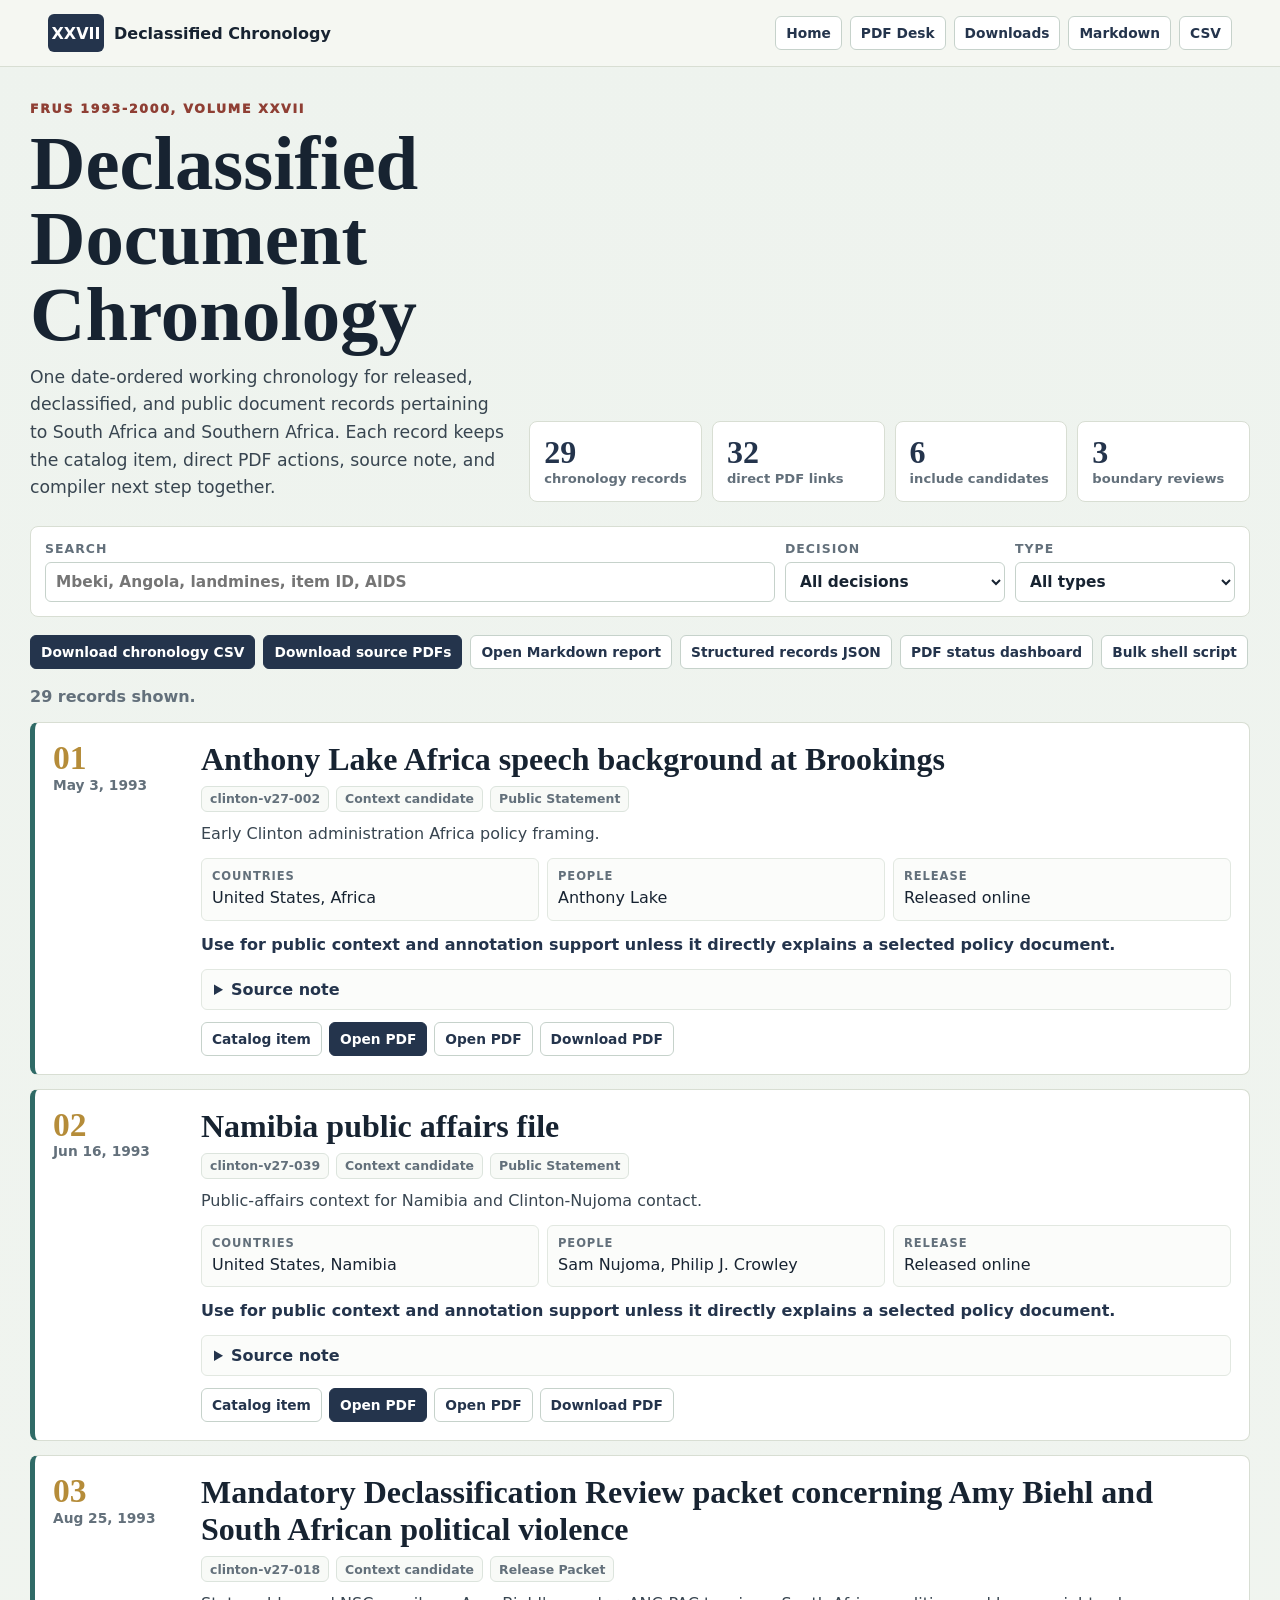
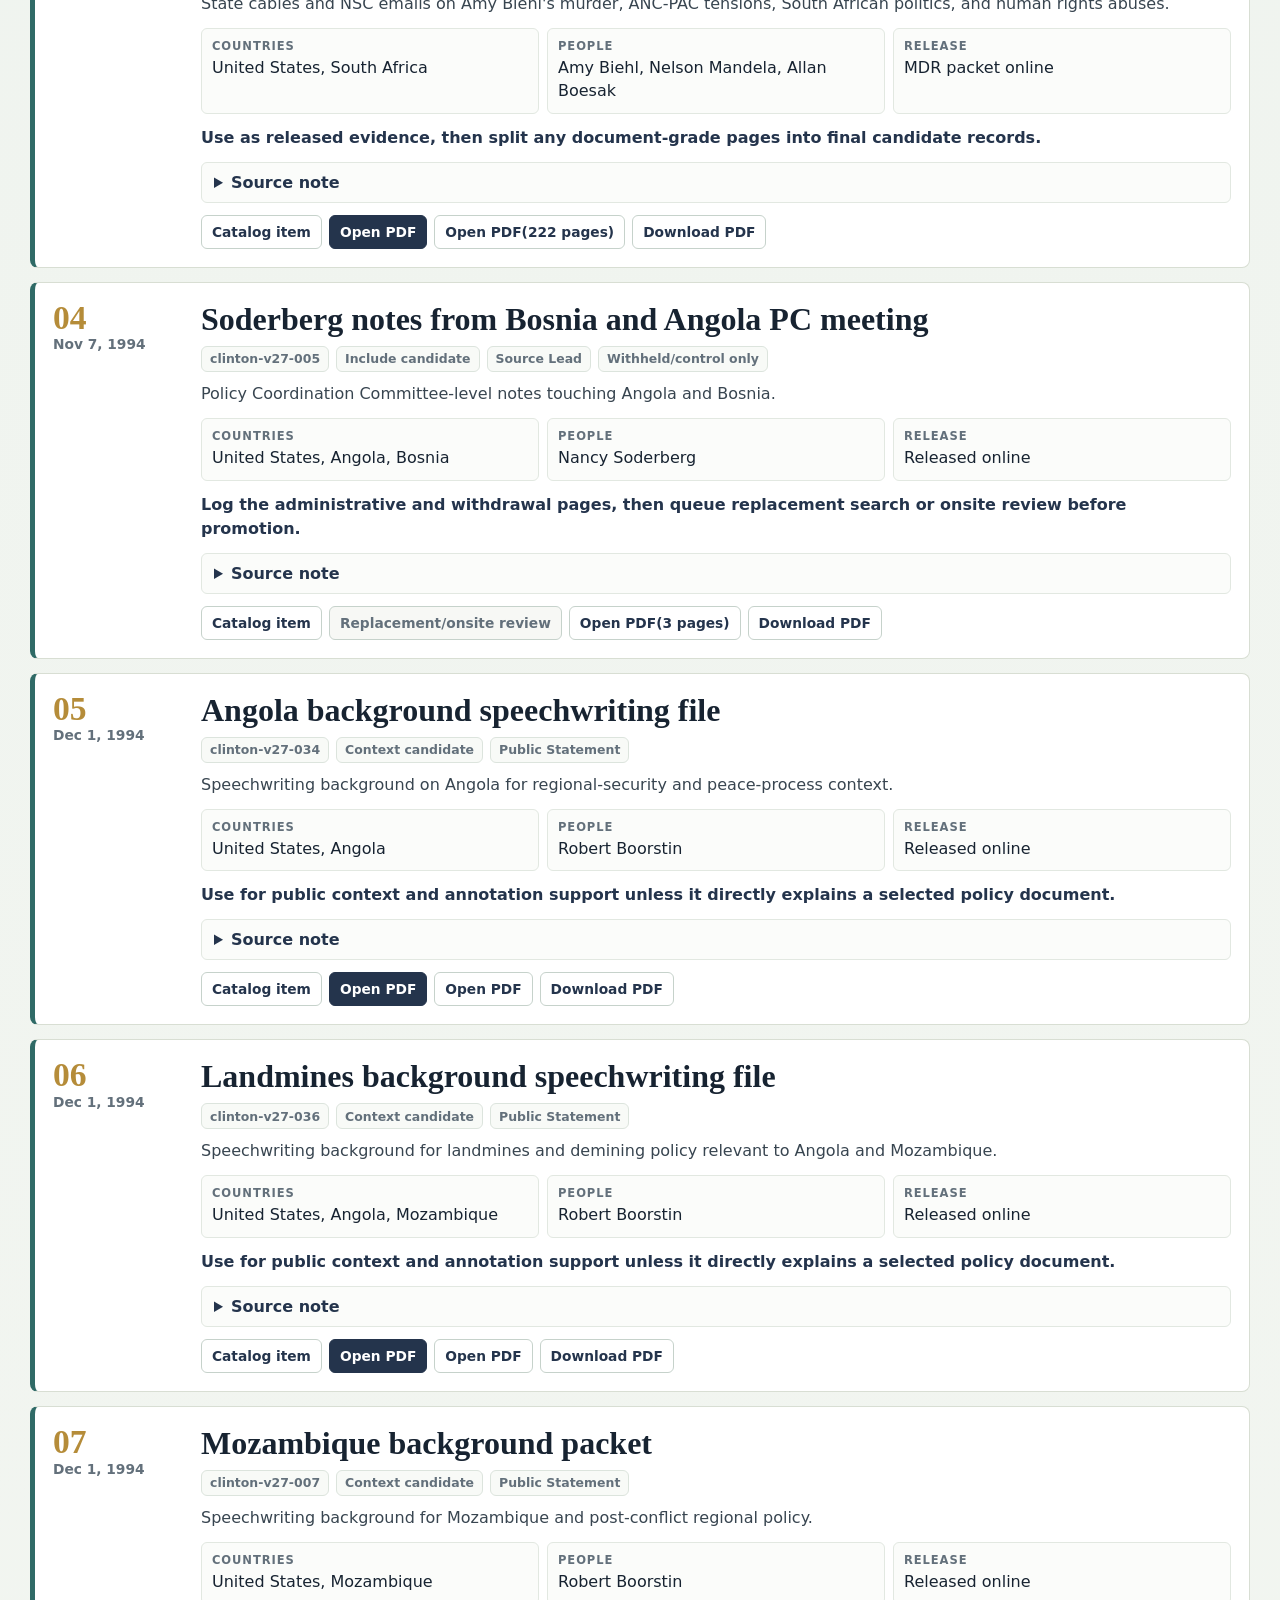
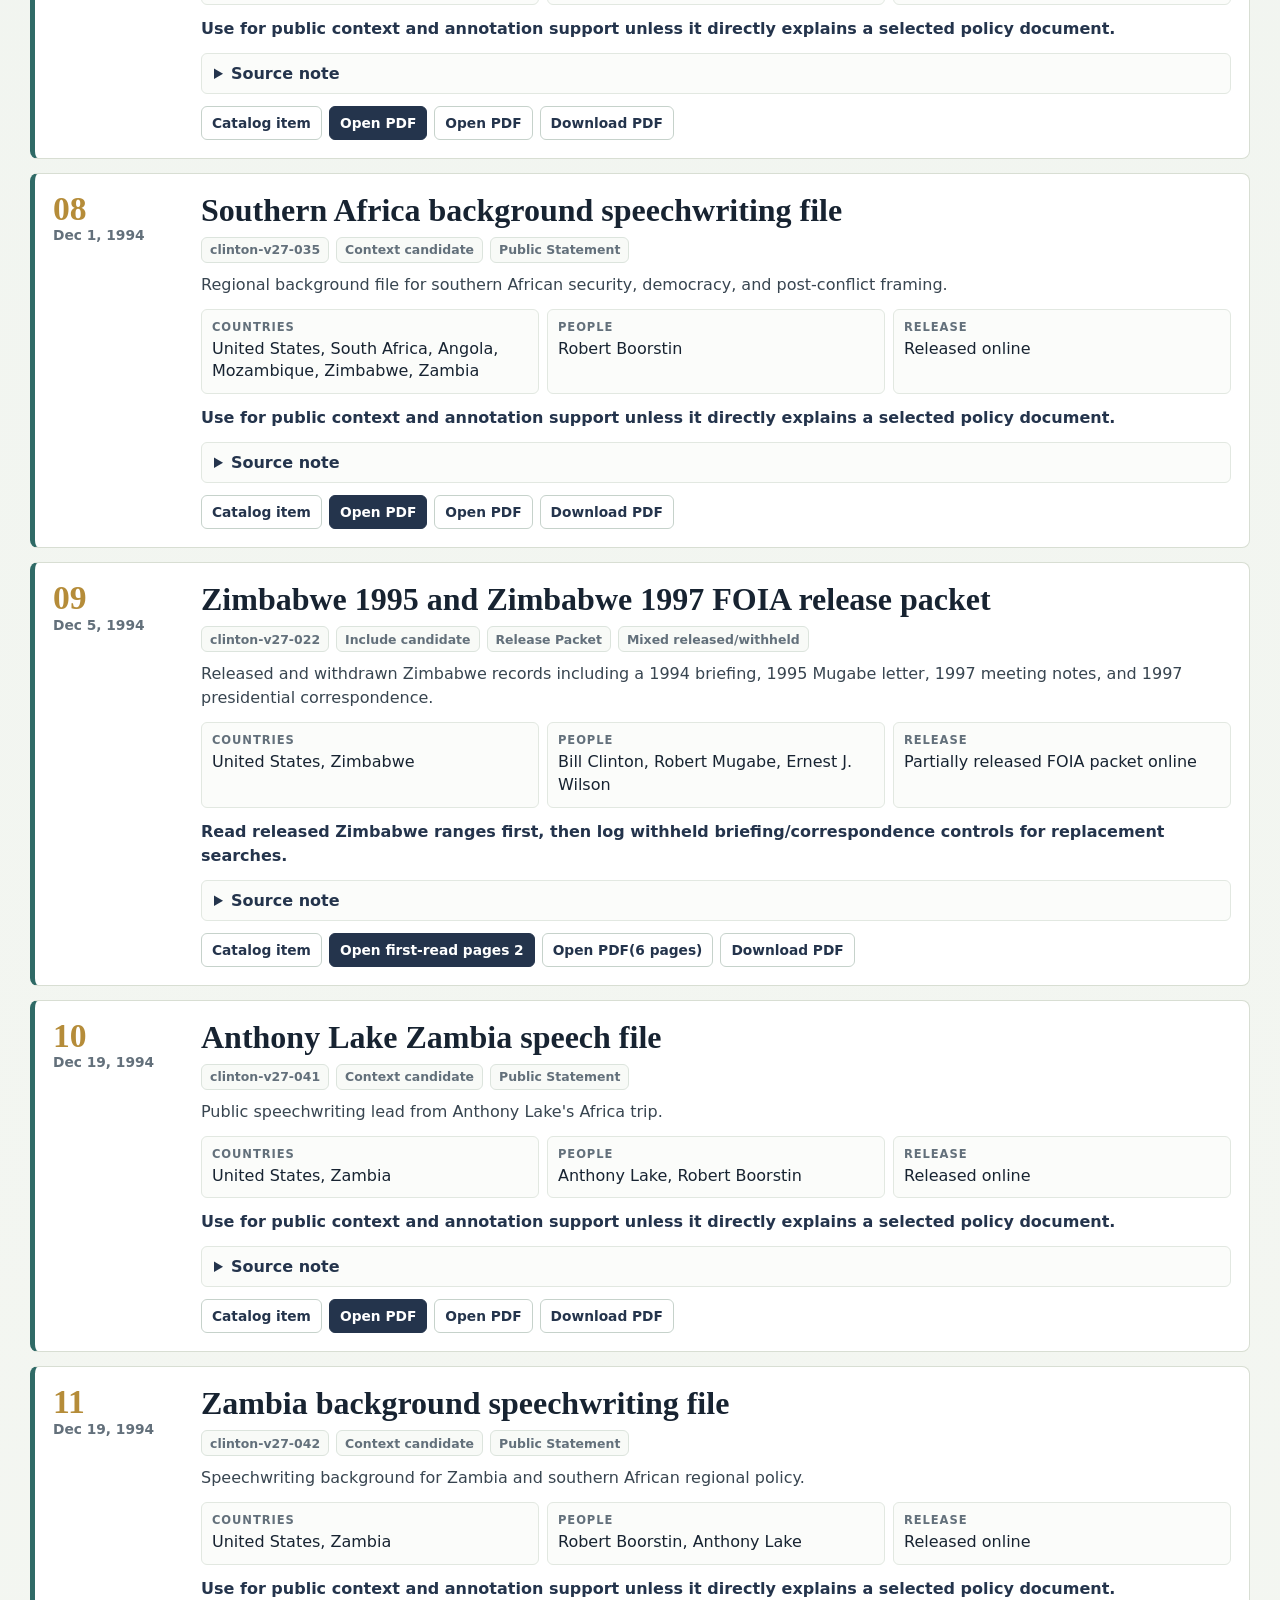
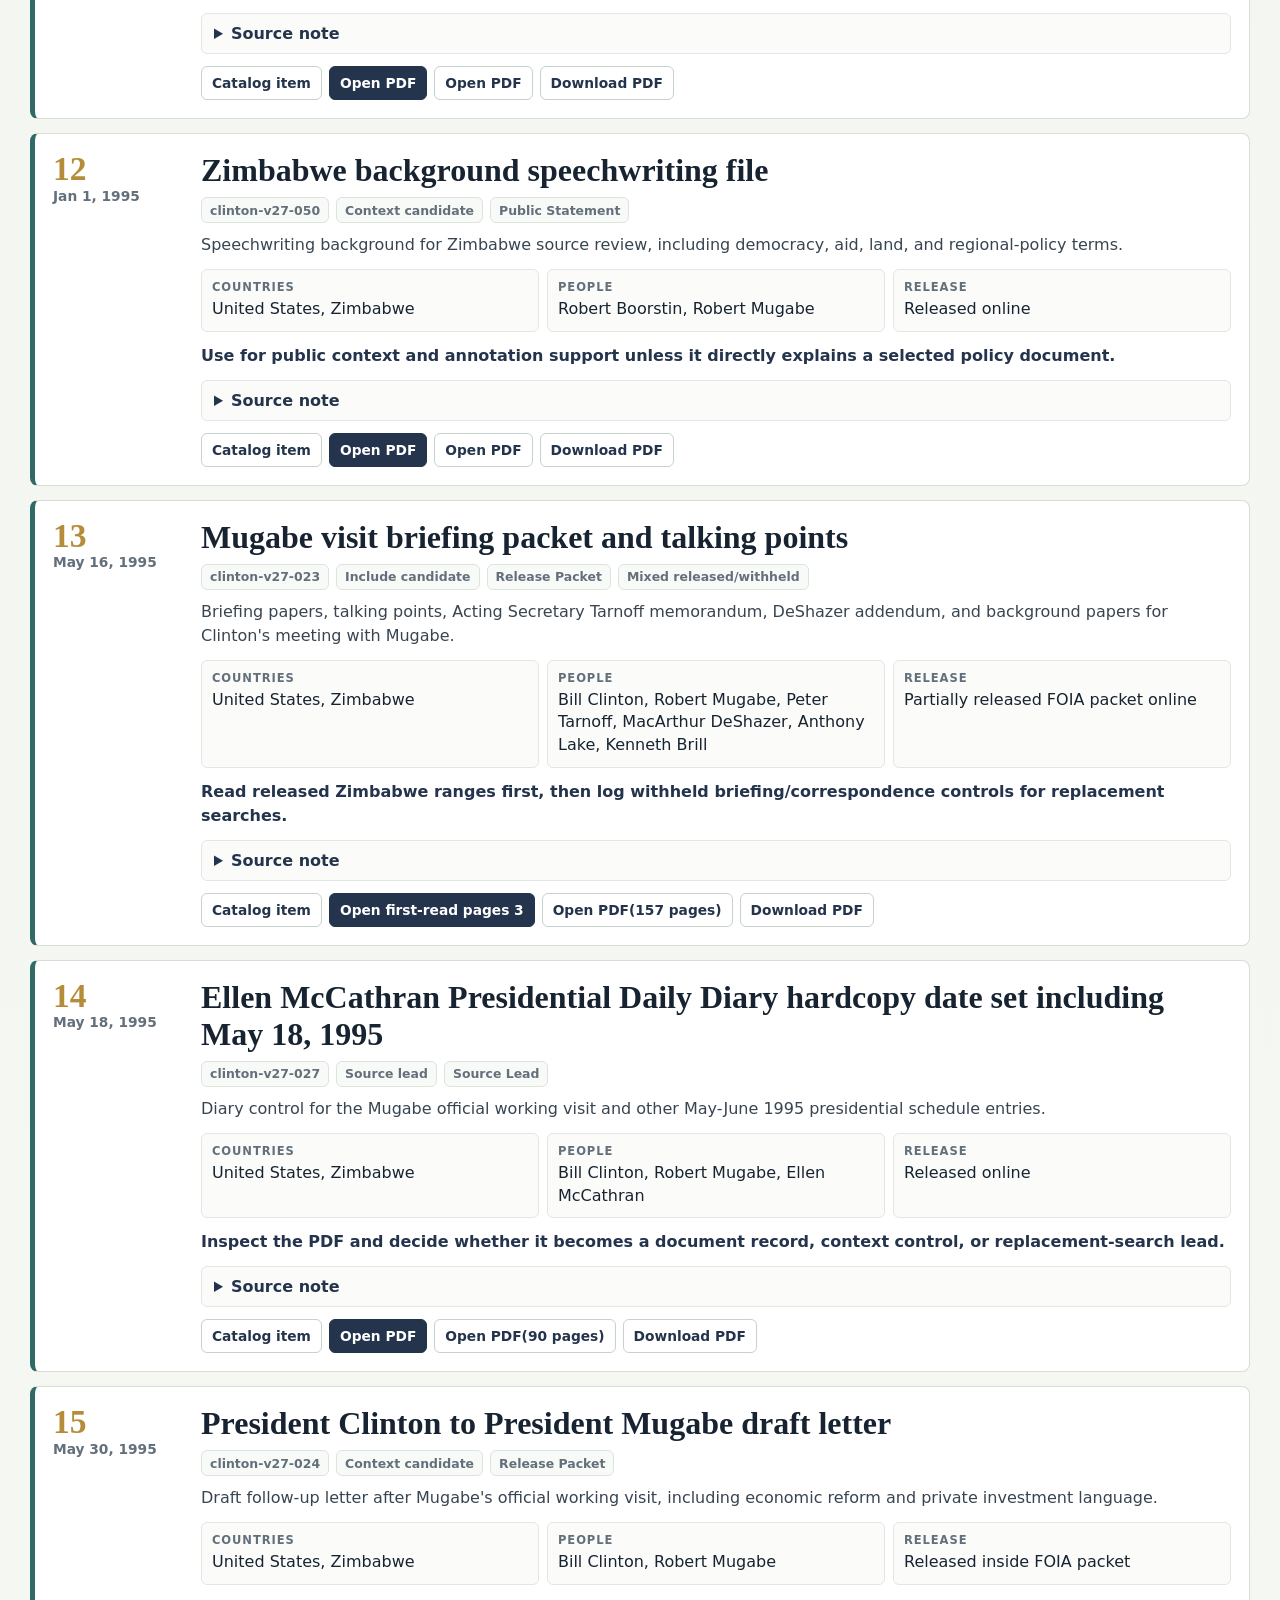
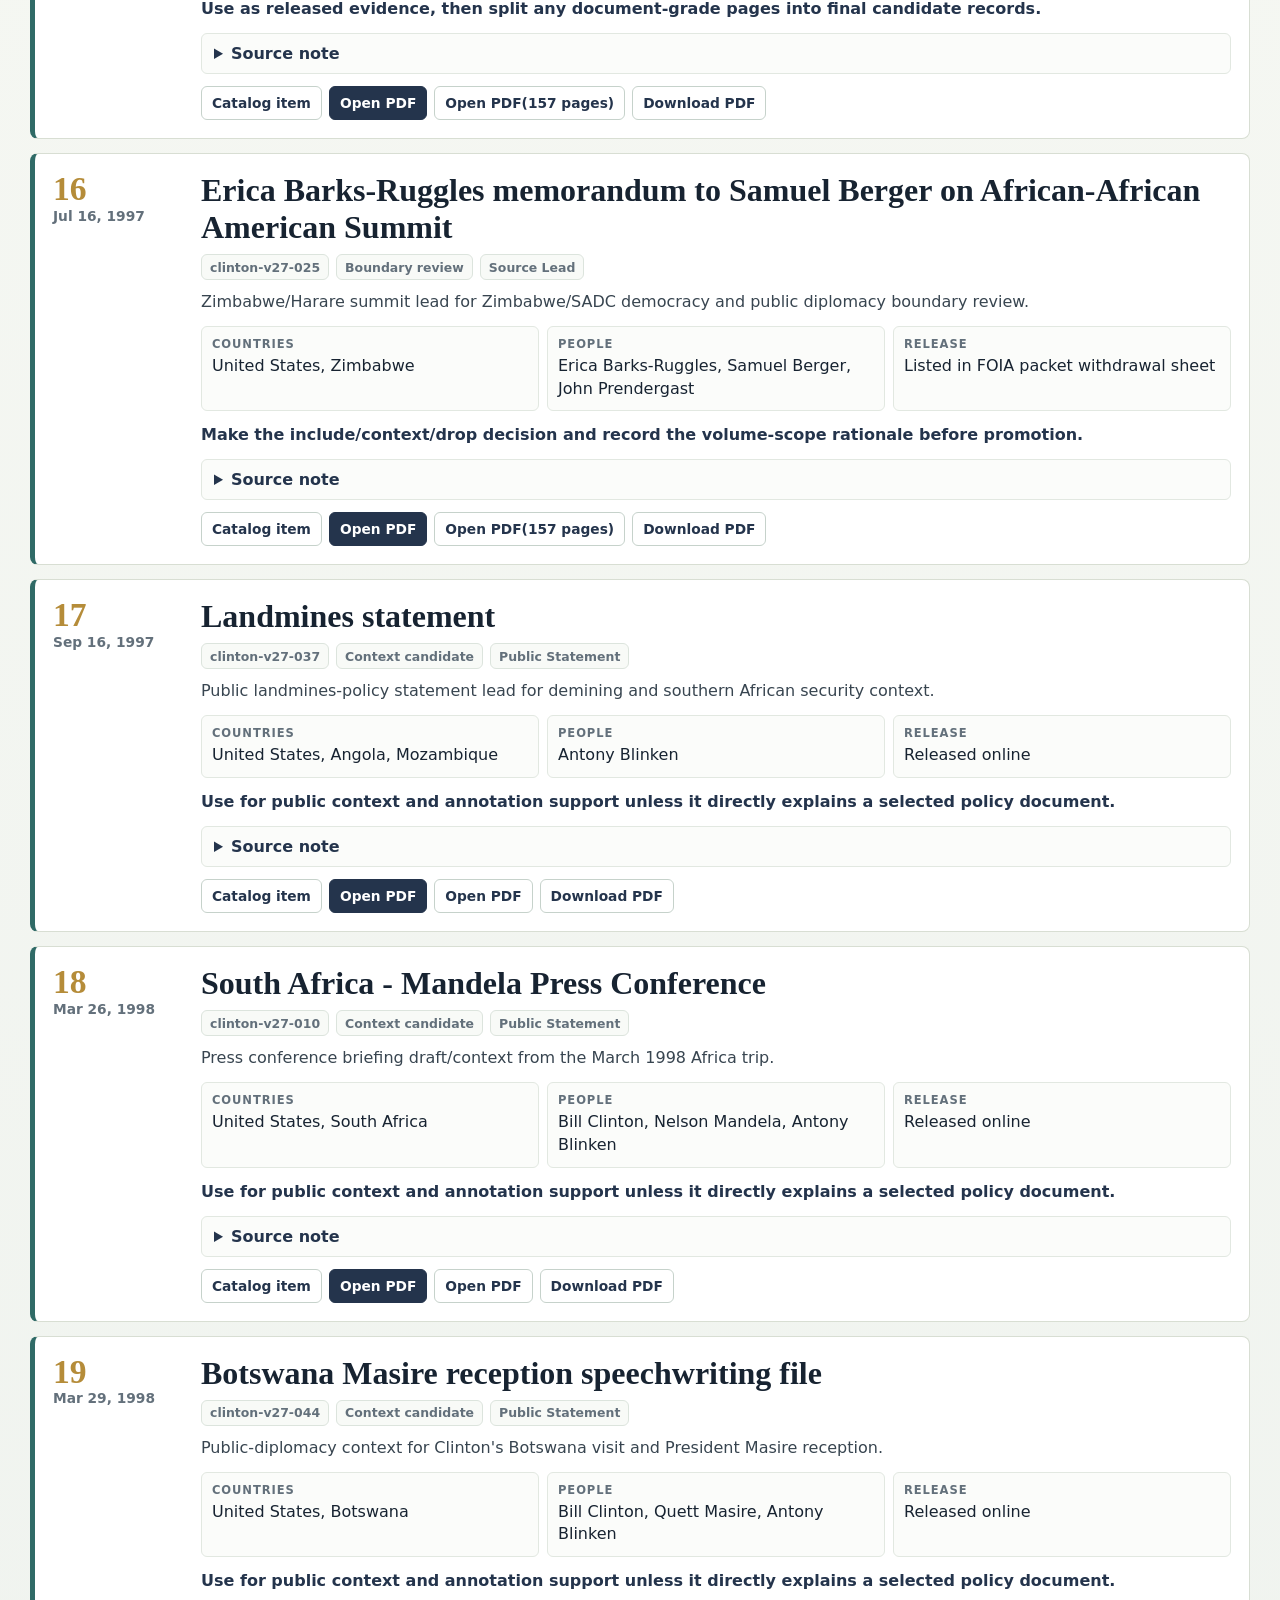
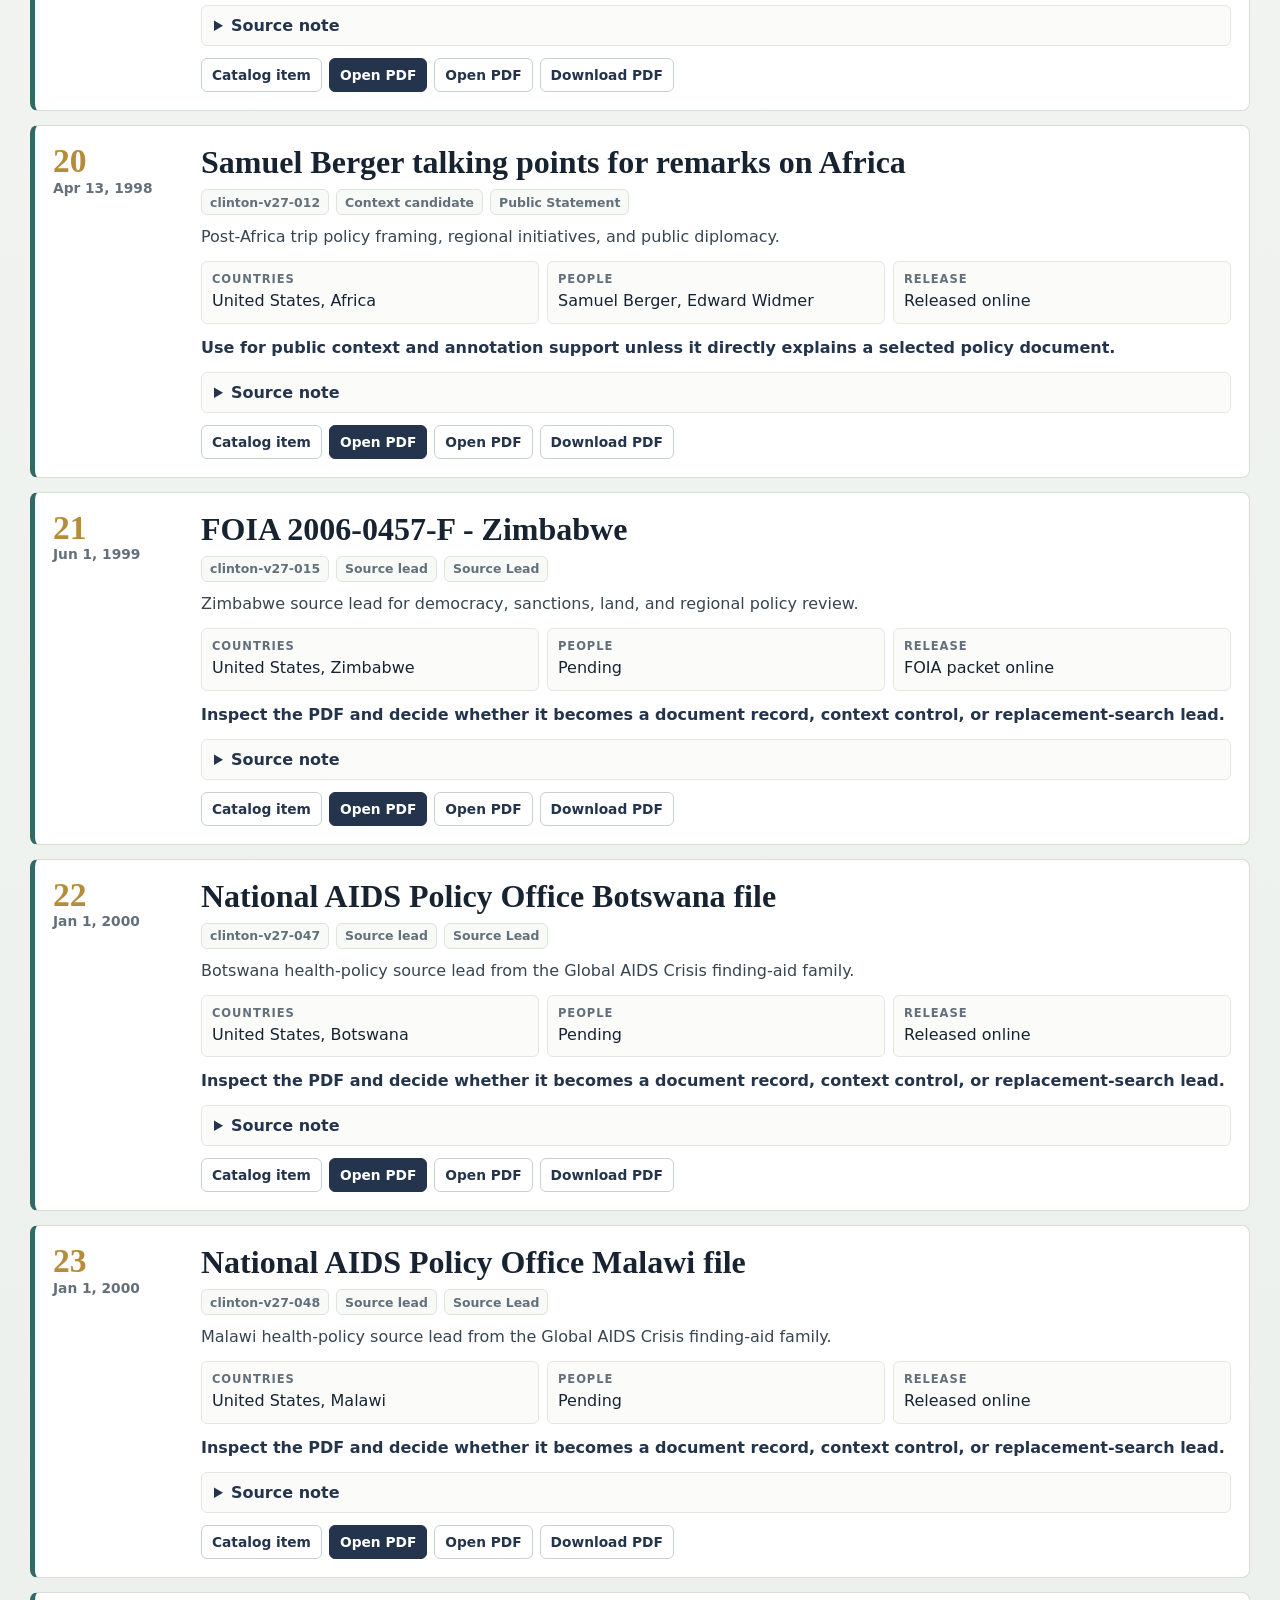
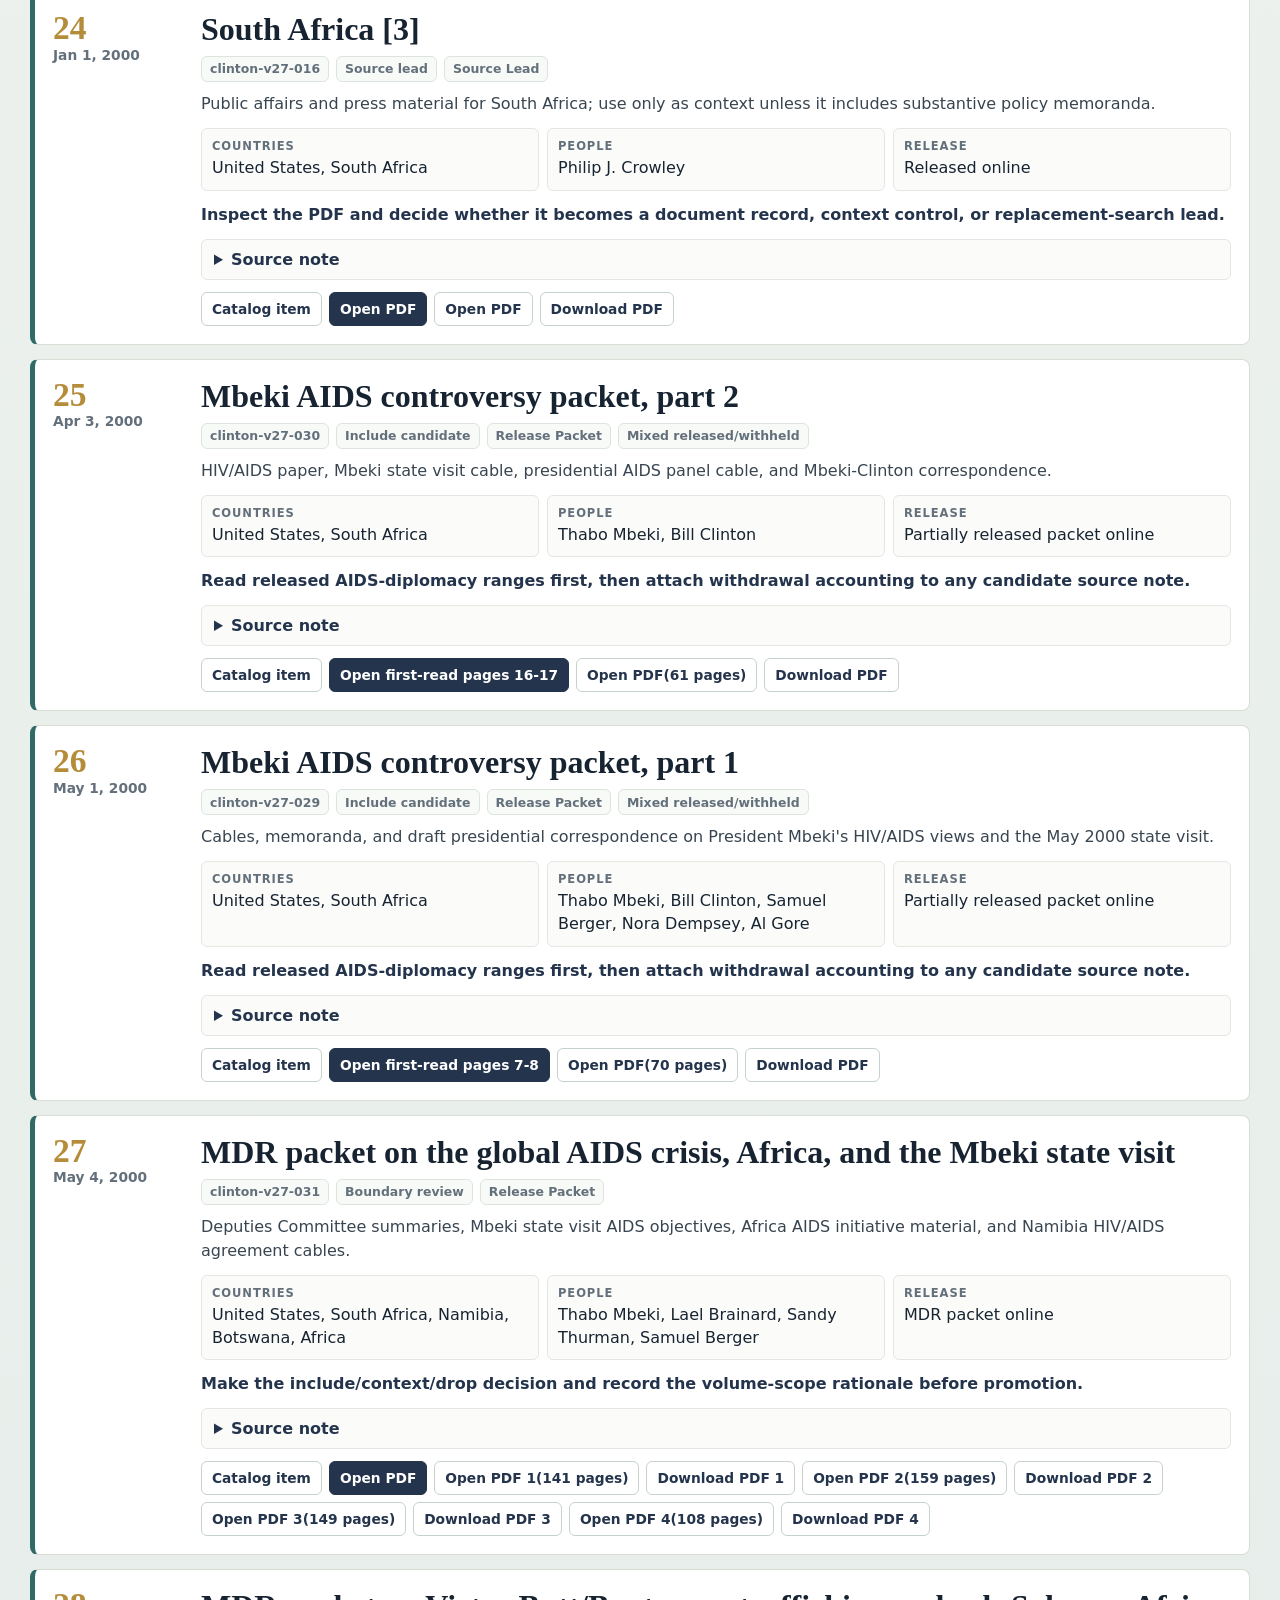
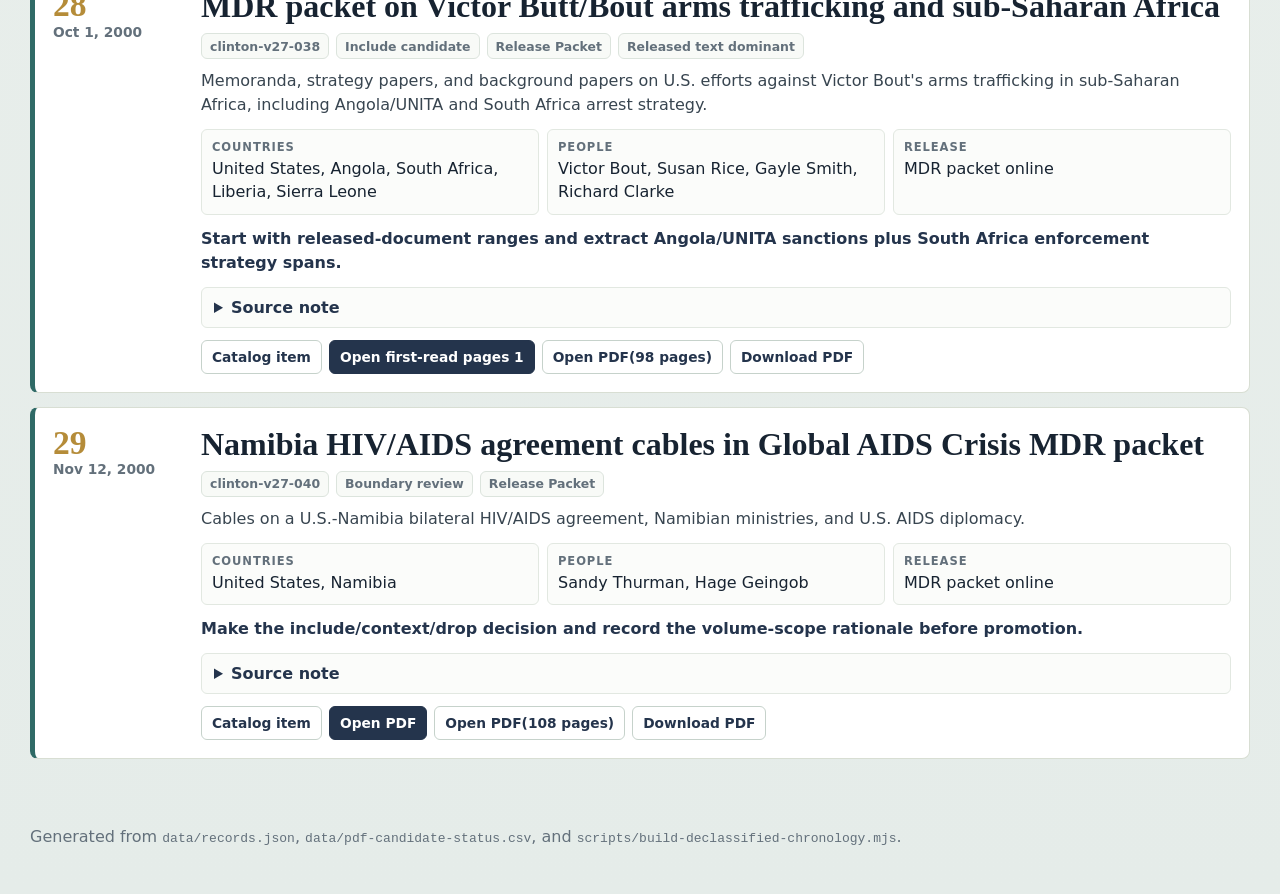
==== commit 8f853e4a: "Flatten chronology and add PDF downloads" ====
--- a/chronology/index.html
+++ b/chronology/index.html
@@ -337,6 +337,7 @@
       <nav aria-label="Chronology navigation">
         <a href="../">Home</a>
         <a href="../pdfs/">PDF Desk</a>
+        <a href="../downloads/">Downloads</a>
         <a href="../reports/declassified-chronology.md">Markdown</a>
         <a href="../data/declassified-chronology.csv">CSV</a>
       </nav>
@@ -379,9 +380,11 @@
       </section>
       <div class="utility-row" aria-label="Chronology downloads">
         <a class="button primary" href="../data/declassified-chronology.csv">Download chronology CSV</a>
+        <a class="button primary" href="../downloads/">Download source PDFs</a>
         <a class="button" href="../reports/declassified-chronology.md">Open Markdown report</a>
         <a class="button" href="../data/records.json">Structured records JSON</a>
         <a class="button" href="../reports/pdf-candidate-status.md">PDF status dashboard</a>
+        <a class="button" href="../scripts/download-source-pdfs.sh">Bulk shell script</a>
       </div>
       <p id="result-summary" class="result-summary">29 records shown.</p>
       <section class="chronology-list" aria-label="Declassified chronology records">
@@ -391,7 +394,7 @@
           data-record-card
           data-decision="Context candidate"
           data-type="Public Statement"
-          data-search="clinton-v27-002 1993-05-03 anthony lake africa speech background at brookings lake - africa, brookings - 5/3/93 early clinton administration africa policy framing. context candidate public statement southern african democracy, health, and economic policy united states africa anthony lake africa policy anthony lake democracy regional policy source: clinton digital library, national security council, speechwriting office, antony blinken files, lake - africa, brookings - 5/3/93, item 9010. public speechwriting pdf available from the item page."
+          data-search="clinton-v27-002 1993-05-03 anthony lake africa speech background at brookings lake - africa, brookings - 5/3/93 early clinton administration africa policy framing. context candidate public statement united states africa anthony lake africa policy anthony lake democracy regional policy source: clinton digital library, national security council, speechwriting office, antony blinken files, lake - africa, brookings - 5/3/93, item 9010. public speechwriting pdf available from the item page."
         >
           <div class="card-date">
             <span>01</span>
@@ -404,7 +407,6 @@
                 <span>clinton-v27-002</span>
                 <span>Context candidate</span>
                 <span>Public Statement</span>
-                <span>Southern African Democracy, Health, and Economic Policy</span>
 
               </div>
             </div>
@@ -434,7 +436,7 @@
           data-record-card
           data-decision="Context candidate"
           data-type="Public Statement"
-          data-search="clinton-v27-039 1993-06-16 namibia public affairs file namibia public-affairs context for namibia and clinton-nujoma contact. context candidate public statement southern african democracy, health, and economic policy united states namibia sam nujoma philip j. crowley namibia sam nujoma public affairs philip crowley source: clinton digital library, national security council, office of press and communications, philip j. crowley files, box 11, namibia, item 48570, naid 7585702. pdf available from the item page. use as context and keyword support for namibia; prioritize internal policy records if located."
+          data-search="clinton-v27-039 1993-06-16 namibia public affairs file namibia public-affairs context for namibia and clinton-nujoma contact. context candidate public statement united states namibia sam nujoma philip j. crowley namibia sam nujoma public affairs philip crowley source: clinton digital library, national security council, office of press and communications, philip j. crowley files, box 11, namibia, item 48570, naid 7585702. pdf available from the item page. use as context and keyword support for namibia; prioritize internal policy records if located."
         >
           <div class="card-date">
             <span>02</span>
@@ -447,7 +449,6 @@
                 <span>clinton-v27-039</span>
                 <span>Context candidate</span>
                 <span>Public Statement</span>
-                <span>Southern African Democracy, Health, and Economic Policy</span>
 
               </div>
             </div>
@@ -477,7 +478,7 @@
           data-record-card
           data-decision="Context candidate"
           data-type="Release Packet"
-          data-search="clinton-v27-018 1993-08-25 mandatory declassification review packet concerning amy biehl and south african political violence declassified documents concerning amy biehl state cables and nsc emails on amy biehl&#39;s murder, anc-pac tensions, south african politics, and human rights abuses. context candidate release packet south africa transition and bilateral relations united states south africa amy biehl nelson mandela allan boesak amy biehl south africa political violence anc pac human rights source: clinton digital library, mandatory declassification review, national security council, nsc cables, and nsc emails, declassified documents concerning amy biehl, item 57650, case 2015-0638-m, naid 24194018. the online pdf is 222 pages. use for south africa transition context only; select individual cables only if they illuminate u.s. policy toward political violence, anc-pac dynamics, or human rights during the transition."
+          data-search="clinton-v27-018 1993-08-25 mandatory declassification review packet concerning amy biehl and south african political violence declassified documents concerning amy biehl state cables and nsc emails on amy biehl&#39;s murder, anc-pac tensions, south african politics, and human rights abuses. context candidate release packet united states south africa amy biehl nelson mandela allan boesak amy biehl south africa political violence anc pac human rights source: clinton digital library, mandatory declassification review, national security council, nsc cables, and nsc emails, declassified documents concerning amy biehl, item 57650, case 2015-0638-m, naid 24194018. the online pdf is 222 pages. use for south africa transition context only; select individual cables only if they illuminate u.s. policy toward political violence, anc-pac dynamics, or human rights during the transition."
         >
           <div class="card-date">
             <span>03</span>
@@ -490,7 +491,6 @@
                 <span>clinton-v27-018</span>
                 <span>Context candidate</span>
                 <span>Release Packet</span>
-                <span>South Africa Transition and Bilateral Relations</span>
 
               </div>
             </div>
@@ -520,7 +520,7 @@
           data-record-card
           data-decision="Include candidate"
           data-type="Source Lead"
-          data-search="clinton-v27-005 1994-11-07 soderberg notes from bosnia and angola pc meeting [soderberg notes from bosnia and angola pc meeting, november 7, 1994] policy coordination committee-level notes touching angola and bosnia. include candidate source lead angola, mozambique, and southern african security united states angola bosnia nancy soderberg angola policy coordination committee nancy soderberg peace implementation source: clinton digital library, national security council, nancy soderberg files, box 10, [soderberg notes from bosnia and angola pc meeting, november 7, 1994], item 72408. pdf available from item page; full source markings and page span require pdf review."
+          data-search="clinton-v27-005 1994-11-07 soderberg notes from bosnia and angola pc meeting [soderberg notes from bosnia and angola pc meeting, november 7, 1994] policy coordination committee-level notes touching angola and bosnia. include candidate source lead united states angola bosnia nancy soderberg angola policy coordination committee nancy soderberg peace implementation source: clinton digital library, national security council, nancy soderberg files, box 10, [soderberg notes from bosnia and angola pc meeting, november 7, 1994], item 72408. pdf available from item page; full source markings and page span require pdf review."
         >
           <div class="card-date">
             <span>04</span>
@@ -533,7 +533,6 @@
                 <span>clinton-v27-005</span>
                 <span>Include candidate</span>
                 <span>Source Lead</span>
-                <span>Angola, Mozambique, and Southern African Security</span>
                 <span>Withheld/control only</span>
               </div>
             </div>
@@ -563,7 +562,7 @@
           data-record-card
           data-decision="Context candidate"
           data-type="Public Statement"
-          data-search="clinton-v27-034 1994-12-01 angola background speechwriting file angola - background speechwriting background on angola for regional-security and peace-process context. context candidate public statement angola, mozambique, and southern african security united states angola robert boorstin angola lusaka protocol unita speechwriting regional security source: clinton digital library, national security council, speechwriting office, robert boorstin files, box 6, angola - background, item 10177, naid 7585788. public speechwriting pdf available from the item page. use as context only until angola policy memoranda, cables, or pc/dc records are extracted from the angola finding aid."
+          data-search="clinton-v27-034 1994-12-01 angola background speechwriting file angola - background speechwriting background on angola for regional-security and peace-process context. context candidate public statement united states angola robert boorstin angola lusaka protocol unita speechwriting regional security source: clinton digital library, national security council, speechwriting office, robert boorstin files, box 6, angola - background, item 10177, naid 7585788. public speechwriting pdf available from the item page. use as context only until angola policy memoranda, cables, or pc/dc records are extracted from the angola finding aid."
         >
           <div class="card-date">
             <span>05</span>
@@ -576,7 +575,6 @@
                 <span>clinton-v27-034</span>
                 <span>Context candidate</span>
                 <span>Public Statement</span>
-                <span>Angola, Mozambique, and Southern African Security</span>
 
               </div>
             </div>
@@ -606,7 +604,7 @@
           data-record-card
           data-decision="Context candidate"
           data-type="Public Statement"
-          data-search="clinton-v27-036 1994-12-01 landmines background speechwriting file landmines speechwriting background for landmines and demining policy relevant to angola and mozambique. context candidate public statement angola, mozambique, and southern african security united states angola mozambique robert boorstin landmines demining angola mozambique humanitarian assistance source: clinton digital library, national security council, speechwriting office, robert boorstin files, box 6, landmines, item 10129, naid 7585788. public speechwriting pdf available from the item page. pair with internal demining, angola, mozambique, and humanitarian-assistance files before selection."
+          data-search="clinton-v27-036 1994-12-01 landmines background speechwriting file landmines speechwriting background for landmines and demining policy relevant to angola and mozambique. context candidate public statement united states angola mozambique robert boorstin landmines demining angola mozambique humanitarian assistance source: clinton digital library, national security council, speechwriting office, robert boorstin files, box 6, landmines, item 10129, naid 7585788. public speechwriting pdf available from the item page. pair with internal demining, angola, mozambique, and humanitarian-assistance files before selection."
         >
           <div class="card-date">
             <span>06</span>
@@ -619,7 +617,6 @@
                 <span>clinton-v27-036</span>
                 <span>Context candidate</span>
                 <span>Public Statement</span>
-                <span>Angola, Mozambique, and Southern African Security</span>
 
               </div>
             </div>
@@ -649,7 +646,7 @@
           data-record-card
           data-decision="Context candidate"
           data-type="Public Statement"
-          data-search="clinton-v27-007 1994-12-01 mozambique background packet mozambique - background speechwriting background for mozambique and post-conflict regional policy. context candidate public statement angola, mozambique, and southern african security united states mozambique robert boorstin mozambique post-conflict reconstruction southern africa speechwriting source: clinton digital library, national security council, speechwriting office, robert boorstin files, mozambique - background, item 10239. public speechwriting pdf available from the item page. use as context until an internal policy memorandum, briefing book, or diplomatic communication is located."
+          data-search="clinton-v27-007 1994-12-01 mozambique background packet mozambique - background speechwriting background for mozambique and post-conflict regional policy. context candidate public statement united states mozambique robert boorstin mozambique post-conflict reconstruction southern africa speechwriting source: clinton digital library, national security council, speechwriting office, robert boorstin files, mozambique - background, item 10239. public speechwriting pdf available from the item page. use as context until an internal policy memorandum, briefing book, or diplomatic communication is located."
         >
           <div class="card-date">
             <span>07</span>
@@ -662,7 +659,6 @@
                 <span>clinton-v27-007</span>
                 <span>Context candidate</span>
                 <span>Public Statement</span>
-                <span>Angola, Mozambique, and Southern African Security</span>
 
               </div>
             </div>
@@ -692,7 +688,7 @@
           data-record-card
           data-decision="Context candidate"
           data-type="Public Statement"
-          data-search="clinton-v27-035 1994-12-01 southern africa background speechwriting file southern africa - background regional background file for southern african security, democracy, and post-conflict framing. context candidate public statement angola, mozambique, and southern african security united states south africa angola mozambique zimbabwe zambia robert boorstin southern africa regional policy speechwriting sadc democracy source: clinton digital library, national security council, speechwriting office, robert boorstin files, box 8, southern africa - background, item 10263, naid 7585788. public speechwriting pdf available from the item page. use as a regional frame and keyword source; do not promote as policy evidence without corresponding internal records."
+          data-search="clinton-v27-035 1994-12-01 southern africa background speechwriting file southern africa - background regional background file for southern african security, democracy, and post-conflict framing. context candidate public statement united states south africa angola mozambique zimbabwe zambia robert boorstin southern africa regional policy speechwriting sadc democracy source: clinton digital library, national security council, speechwriting office, robert boorstin files, box 8, southern africa - background, item 10263, naid 7585788. public speechwriting pdf available from the item page. use as a regional frame and keyword source; do not promote as policy evidence without corresponding internal records."
         >
           <div class="card-date">
             <span>08</span>
@@ -705,7 +701,6 @@
                 <span>clinton-v27-035</span>
                 <span>Context candidate</span>
                 <span>Public Statement</span>
-                <span>Angola, Mozambique, and Southern African Security</span>
 
               </div>
             </div>
@@ -735,7 +730,7 @@
           data-record-card
           data-decision="Include candidate"
           data-type="Release Packet"
-          data-search="clinton-v27-022 1994-12-05 zimbabwe 1995 and zimbabwe 1997 foia release packet foia 2006-0457-f - zimbabwe, previously restricted document release no. 5 released and withdrawn zimbabwe records including a 1994 briefing, 1995 mugabe letter, 1997 meeting notes, and 1997 presidential correspondence. include candidate release packet southern african democracy, health, and economic policy united states zimbabwe bill clinton robert mugabe ernest j. wilson zimbabwe robert mugabe presidential correspondence world solar commission harare source: clinton digital library, previously restricted document release no. 5, foia 2006-0457-f - zimbabwe, item 14676, case 2006-0457-f. the online pdf is 6 pages and covers nsc african affairs folders zimbabwe 1995, oa/box 872, and zimbabwe 1997 [1], oa/box 1438. use as a document-level pull/control record for zimbabwe presidential correspondence and clinton-mugabe contact."
+          data-search="clinton-v27-022 1994-12-05 zimbabwe 1995 and zimbabwe 1997 foia release packet foia 2006-0457-f - zimbabwe, previously restricted document release no. 5 released and withdrawn zimbabwe records including a 1994 briefing, 1995 mugabe letter, 1997 meeting notes, and 1997 presidential correspondence. include candidate release packet united states zimbabwe bill clinton robert mugabe ernest j. wilson zimbabwe robert mugabe presidential correspondence world solar commission harare source: clinton digital library, previously restricted document release no. 5, foia 2006-0457-f - zimbabwe, item 14676, case 2006-0457-f. the online pdf is 6 pages and covers nsc african affairs folders zimbabwe 1995, oa/box 872, and zimbabwe 1997 [1], oa/box 1438. use as a document-level pull/control record for zimbabwe presidential correspondence and clinton-mugabe contact."
         >
           <div class="card-date">
             <span>09</span>
@@ -748,7 +743,6 @@
                 <span>clinton-v27-022</span>
                 <span>Include candidate</span>
                 <span>Release Packet</span>
-                <span>Southern African Democracy, Health, and Economic Policy</span>
                 <span>Mixed released/withheld</span>
               </div>
             </div>
@@ -778,7 +772,7 @@
           data-record-card
           data-decision="Context candidate"
           data-type="Public Statement"
-          data-search="clinton-v27-041 1994-12-19 anthony lake zambia speech file [anthony] lake - zambia speech, 12/19/94 public speechwriting lead from anthony lake&#39;s africa trip. context candidate public statement southern african democracy, health, and economic policy united states zambia anthony lake robert boorstin zambia anthony lake africa trip speechwriting source: clinton digital library, national security council, speechwriting office, robert boorstin files, box 20, [anthony] lake - zambia speech, 12/19/94, item 11097, naid 7585788. public speechwriting pdf available from the item page."
+          data-search="clinton-v27-041 1994-12-19 anthony lake zambia speech file [anthony] lake - zambia speech, 12/19/94 public speechwriting lead from anthony lake&#39;s africa trip. context candidate public statement united states zambia anthony lake robert boorstin zambia anthony lake africa trip speechwriting source: clinton digital library, national security council, speechwriting office, robert boorstin files, box 20, [anthony] lake - zambia speech, 12/19/94, item 11097, naid 7585788. public speechwriting pdf available from the item page."
         >
           <div class="card-date">
             <span>10</span>
@@ -791,7 +785,6 @@
                 <span>clinton-v27-041</span>
                 <span>Context candidate</span>
                 <span>Public Statement</span>
-                <span>Southern African Democracy, Health, and Economic Policy</span>
 
               </div>
             </div>
@@ -821,7 +814,7 @@
           data-record-card
           data-decision="Context candidate"
           data-type="Public Statement"
-          data-search="clinton-v27-042 1994-12-19 zambia background speechwriting file zambia - background speechwriting background for zambia and southern african regional policy. context candidate public statement southern african democracy, health, and economic policy united states zambia robert boorstin anthony lake zambia anthony lake regional policy speechwriting source: clinton digital library, national security council, speechwriting office, robert boorstin files, box 8, zambia - background, item 10278, naid 7585788. public speechwriting pdf available from the item page. use as context and search vocabulary for zambia; promote only if internal policy records remain unavailable and the public file explains selected documents."
+          data-search="clinton-v27-042 1994-12-19 zambia background speechwriting file zambia - background speechwriting background for zambia and southern african regional policy. context candidate public statement united states zambia robert boorstin anthony lake zambia anthony lake regional policy speechwriting source: clinton digital library, national security council, speechwriting office, robert boorstin files, box 8, zambia - background, item 10278, naid 7585788. public speechwriting pdf available from the item page. use as context and search vocabulary for zambia; promote only if internal policy records remain unavailable and the public file explains selected documents."
         >
           <div class="card-date">
             <span>11</span>
@@ -834,7 +827,6 @@
                 <span>clinton-v27-042</span>
                 <span>Context candidate</span>
                 <span>Public Statement</span>
-                <span>Southern African Democracy, Health, and Economic Policy</span>
 
               </div>
             </div>
@@ -864,7 +856,7 @@
           data-record-card
           data-decision="Context candidate"
           data-type="Public Statement"
-          data-search="clinton-v27-050 1995-01-01 zimbabwe background speechwriting file zimbabwe - background speechwriting background for zimbabwe source review, including democracy, aid, land, and regional-policy terms. context candidate public statement southern african democracy, health, and economic policy united states zimbabwe robert boorstin robert mugabe zimbabwe robert mugabe speechwriting democracy land reform source: clinton digital library, national security council, speechwriting office, robert boorstin files, box 8, zimbabwe - background, item 10279, naid 7585788. public speechwriting pdf available from the item page. use as context and keyword support for the zimbabwe foia and finding-aid records."
+          data-search="clinton-v27-050 1995-01-01 zimbabwe background speechwriting file zimbabwe - background speechwriting background for zimbabwe source review, including democracy, aid, land, and regional-policy terms. context candidate public statement united states zimbabwe robert boorstin robert mugabe zimbabwe robert mugabe speechwriting democracy land reform source: clinton digital library, national security council, speechwriting office, robert boorstin files, box 8, zimbabwe - background, item 10279, naid 7585788. public speechwriting pdf available from the item page. use as context and keyword support for the zimbabwe foia and finding-aid records."
         >
           <div class="card-date">
             <span>12</span>
@@ -877,7 +869,6 @@
                 <span>clinton-v27-050</span>
                 <span>Context candidate</span>
                 <span>Public Statement</span>
-                <span>Southern African Democracy, Health, and Economic Policy</span>
 
               </div>
             </div>
@@ -907,7 +898,7 @@
           data-record-card
           data-decision="Include candidate"
           data-type="Release Packet"
-          data-search="clinton-v27-023 1995-05-16 mugabe visit briefing packet and talking points official working visit of president mugabe of zimbabwe, may 18, 1995 briefing papers, talking points, acting secretary tarnoff memorandum, deshazer addendum, and background papers for clinton&#39;s meeting with mugabe. include candidate release packet southern african democracy, health, and economic policy united states zimbabwe bill clinton robert mugabe peter tarnoff macarthur deshazer anthony lake kenneth brill zimbabwe robert mugabe thomas pickering macarthur deshazer land reform aids democracy source: clinton digital library, declassified documents, foia 2006-0457-f - zimbabwe, item 14571, case 2006-0457-f, clinton presidential records, national security council, african affairs, oa/box 2663, official working visit of president mugabe of zimbabwe, may 18, 1995. the online pdf is 157 pages. high-value include candidate for zimbabwe policy; final promotion requires reading the released pages against the withdrawal sheets and locating any open replacements for withheld briefing material."
+          data-search="clinton-v27-023 1995-05-16 mugabe visit briefing packet and talking points official working visit of president mugabe of zimbabwe, may 18, 1995 briefing papers, talking points, acting secretary tarnoff memorandum, deshazer addendum, and background papers for clinton&#39;s meeting with mugabe. include candidate release packet united states zimbabwe bill clinton robert mugabe peter tarnoff macarthur deshazer anthony lake kenneth brill zimbabwe robert mugabe thomas pickering macarthur deshazer land reform aids democracy source: clinton digital library, declassified documents, foia 2006-0457-f - zimbabwe, item 14571, case 2006-0457-f, clinton presidential records, national security council, african affairs, oa/box 2663, official working visit of president mugabe of zimbabwe, may 18, 1995. the online pdf is 157 pages. high-value include candidate for zimbabwe policy; final promotion requires reading the released pages against the withdrawal sheets and locating any open replacements for withheld briefing material."
         >
           <div class="card-date">
             <span>13</span>
@@ -920,7 +911,6 @@
                 <span>clinton-v27-023</span>
                 <span>Include candidate</span>
                 <span>Release Packet</span>
-                <span>Southern African Democracy, Health, and Economic Policy</span>
                 <span>Mixed released/withheld</span>
               </div>
             </div>
@@ -950,7 +940,7 @@
           data-record-card
           data-decision="Source lead"
           data-type="Source Lead"
-          data-search="clinton-v27-027 1995-05-18 ellen mccathran presidential daily diary hardcopy date set including may 18, 1995 presidential daily diary hardcopy including may 18, 1995 diary control for the mugabe official working visit and other may-june 1995 presidential schedule entries. source lead source lead southern african democracy, health, and economic policy united states zimbabwe bill clinton robert mugabe ellen mccathran presidential daily diary robert mugabe schedule control zimbabwe source: clinton digital library, ellen mccathran - presidential diarist, presidential daily diary hardcopy, box 1, [ellen mccathran - presidential daily diary - hardcopy 4/4/95; 4/12/95; 4/25/95; 5/7/95; 5/18/95; 5/22/95; 5/26/95; 6/7/95; 6/8/95; 6/18/95; 6/30/95], item 36472, naid 17368180. the online pdf is 90 pages. use only as a chronology and attendance control for the mugabe visit; do not promote without a substantive meeting record or briefing document."
+          data-search="clinton-v27-027 1995-05-18 ellen mccathran presidential daily diary hardcopy date set including may 18, 1995 presidential daily diary hardcopy including may 18, 1995 diary control for the mugabe official working visit and other may-june 1995 presidential schedule entries. source lead source lead united states zimbabwe bill clinton robert mugabe ellen mccathran presidential daily diary robert mugabe schedule control zimbabwe source: clinton digital library, ellen mccathran - presidential diarist, presidential daily diary hardcopy, box 1, [ellen mccathran - presidential daily diary - hardcopy 4/4/95; 4/12/95; 4/25/95; 5/7/95; 5/18/95; 5/22/95; 5/26/95; 6/7/95; 6/8/95; 6/18/95; 6/30/95], item 36472, naid 17368180. the online pdf is 90 pages. use only as a chronology and attendance control for the mugabe visit; do not promote without a substantive meeting record or briefing document."
         >
           <div class="card-date">
             <span>14</span>
@@ -963,7 +953,6 @@
                 <span>clinton-v27-027</span>
                 <span>Source lead</span>
                 <span>Source Lead</span>
-                <span>Southern African Democracy, Health, and Economic Policy</span>
 
               </div>
             </div>
@@ -993,7 +982,7 @@
           data-record-card
           data-decision="Context candidate"
           data-type="Release Packet"
-          data-search="clinton-v27-024 1995-05-30 president clinton to president mugabe draft letter draft letter from president clinton to president mugabe draft follow-up letter after mugabe&#39;s official working visit, including economic reform and private investment language. context candidate release packet southern african democracy, health, and economic policy united states zimbabwe bill clinton robert mugabe zimbabwe robert mugabe economic reform private investment presidential correspondence source: clinton digital library, declassified documents, foia 2006-0457-f - zimbabwe, item 14571, case 2006-0457-f, clinton presidential records, national security council, african affairs, oa/box 2663, official working visit of president mugabe of zimbabwe, may 18, 1995, document 008, president clinton to president mugabe [draft], may 30, 1995. use as context unless paired with the final signed correspondence or meeting memorandum."
+          data-search="clinton-v27-024 1995-05-30 president clinton to president mugabe draft letter draft letter from president clinton to president mugabe draft follow-up letter after mugabe&#39;s official working visit, including economic reform and private investment language. context candidate release packet united states zimbabwe bill clinton robert mugabe zimbabwe robert mugabe economic reform private investment presidential correspondence source: clinton digital library, declassified documents, foia 2006-0457-f - zimbabwe, item 14571, case 2006-0457-f, clinton presidential records, national security council, african affairs, oa/box 2663, official working visit of president mugabe of zimbabwe, may 18, 1995, document 008, president clinton to president mugabe [draft], may 30, 1995. use as context unless paired with the final signed correspondence or meeting memorandum."
         >
           <div class="card-date">
             <span>15</span>
@@ -1006,7 +995,6 @@
                 <span>clinton-v27-024</span>
                 <span>Context candidate</span>
                 <span>Release Packet</span>
-                <span>Southern African Democracy, Health, and Economic Policy</span>
 
               </div>
             </div>
@@ -1036,7 +1024,7 @@
           data-record-card
           data-decision="Boundary review"
           data-type="Source Lead"
-          data-search="clinton-v27-025 1997-07-16 erica barks-ruggles memorandum to samuel berger on african-african american summit update on african-african american summit zimbabwe/harare summit lead for zimbabwe/sadc democracy and public diplomacy boundary review. boundary review source lead southern african democracy, health, and economic policy united states zimbabwe erica barks-ruggles samuel berger john prendergast zimbabwe african-african american summit harare samuel berger erica barks-ruggles source: clinton digital library, declassified documents, foia 2006-0457-f - zimbabwe, item 14571, case 2006-0457-f, clinton presidential records, national security council, records management, oa/box 1631, [zimb*], folder 9704944, erica barks-ruggles to samuel berger, re: update on african-african american summit, july 16, 1997. boundary review required: include only if the summit records illuminate u.s. policy toward zimbabwe, sadc, or regional leadership rather than public liaison logistics alone."
+          data-search="clinton-v27-025 1997-07-16 erica barks-ruggles memorandum to samuel berger on african-african american summit update on african-african american summit zimbabwe/harare summit lead for zimbabwe/sadc democracy and public diplomacy boundary review. boundary review source lead united states zimbabwe erica barks-ruggles samuel berger john prendergast zimbabwe african-african american summit harare samuel berger erica barks-ruggles source: clinton digital library, declassified documents, foia 2006-0457-f - zimbabwe, item 14571, case 2006-0457-f, clinton presidential records, national security council, records management, oa/box 1631, [zimb*], folder 9704944, erica barks-ruggles to samuel berger, re: update on african-african american summit, july 16, 1997. boundary review required: include only if the summit records illuminate u.s. policy toward zimbabwe, sadc, or regional leadership rather than public liaison logistics alone."
         >
           <div class="card-date">
             <span>16</span>
@@ -1049,7 +1037,6 @@
                 <span>clinton-v27-025</span>
                 <span>Boundary review</span>
                 <span>Source Lead</span>
-                <span>Southern African Democracy, Health, and Economic Policy</span>
 
               </div>
             </div>
@@ -1079,7 +1066,7 @@
           data-record-card
           data-decision="Context candidate"
           data-type="Public Statement"
-          data-search="clinton-v27-037 1997-09-16 landmines statement landmines statement 9/16/97 public landmines-policy statement lead for demining and southern african security context. context candidate public statement angola, mozambique, and southern african security united states angola mozambique antony blinken landmines demining antony blinken angola mozambique source: clinton digital library, national security council, speechwriting office, antony blinken files, box 31, landmines statement 9/16/97, item 9715, naid 7585787. public speechwriting pdf available from the item page."
+          data-search="clinton-v27-037 1997-09-16 landmines statement landmines statement 9/16/97 public landmines-policy statement lead for demining and southern african security context. context candidate public statement united states angola mozambique antony blinken landmines demining antony blinken angola mozambique source: clinton digital library, national security council, speechwriting office, antony blinken files, box 31, landmines statement 9/16/97, item 9715, naid 7585787. public speechwriting pdf available from the item page."
         >
           <div class="card-date">
             <span>17</span>
@@ -1092,7 +1079,6 @@
                 <span>clinton-v27-037</span>
                 <span>Context candidate</span>
                 <span>Public Statement</span>
-                <span>Angola, Mozambique, and Southern African Security</span>
 
               </div>
             </div>
@@ -1122,7 +1108,7 @@
           data-record-card
           data-decision="Context candidate"
           data-type="Public Statement"
-          data-search="clinton-v27-010 1998-03-26 south africa - mandela press conference south africa - mandela press conference 3/26/98 press conference briefing draft/context from the march 1998 africa trip. context candidate public statement south africa transition and bilateral relations united states south africa bill clinton nelson mandela antony blinken nelson mandela south africa africa trip press conference source: clinton digital library, national security council, speechwriting office, antony blinken files, box 34, south africa - mandela press conference 3/26/98, item 9798. public speechwriting pdf available from the item page."
+          data-search="clinton-v27-010 1998-03-26 south africa - mandela press conference south africa - mandela press conference 3/26/98 press conference briefing draft/context from the march 1998 africa trip. context candidate public statement united states south africa bill clinton nelson mandela antony blinken nelson mandela south africa africa trip press conference source: clinton digital library, national security council, speechwriting office, antony blinken files, box 34, south africa - mandela press conference 3/26/98, item 9798. public speechwriting pdf available from the item page."
         >
           <div class="card-date">
             <span>18</span>
@@ -1135,7 +1121,6 @@
                 <span>clinton-v27-010</span>
                 <span>Context candidate</span>
                 <span>Public Statement</span>
-                <span>South Africa Transition and Bilateral Relations</span>
 
               </div>
             </div>
@@ -1165,7 +1150,7 @@
           data-record-card
           data-decision="Context candidate"
           data-type="Public Statement"
-          data-search="clinton-v27-044 1998-03-29 botswana masire reception speechwriting file botswana - masire reception 3/29/98 public-diplomacy context for clinton&#39;s botswana visit and president masire reception. context candidate public statement southern african democracy, health, and economic policy united states botswana bill clinton quett masire antony blinken botswana quett masire 1998 africa trip public diplomacy source: clinton digital library, national security council, speechwriting office, antony blinken files, box 35, botswana - masire reception 3/29/98, item 9804, naid 7585787. public speechwriting pdf available from the item page."
+          data-search="clinton-v27-044 1998-03-29 botswana masire reception speechwriting file botswana - masire reception 3/29/98 public-diplomacy context for clinton&#39;s botswana visit and president masire reception. context candidate public statement united states botswana bill clinton quett masire antony blinken botswana quett masire 1998 africa trip public diplomacy source: clinton digital library, national security council, speechwriting office, antony blinken files, box 35, botswana - masire reception 3/29/98, item 9804, naid 7585787. public speechwriting pdf available from the item page."
         >
           <div class="card-date">
             <span>19</span>
@@ -1178,7 +1163,6 @@
                 <span>clinton-v27-044</span>
                 <span>Context candidate</span>
                 <span>Public Statement</span>
-                <span>Southern African Democracy, Health, and Economic Policy</span>
 
               </div>
             </div>
@@ -1208,7 +1192,7 @@
           data-record-card
           data-decision="Context candidate"
           data-type="Public Statement"
-          data-search="clinton-v27-012 1998-04-13 samuel berger talking points for remarks on africa africa - srb [(samuel r. berger&#39;s) talking points for remarks on africa, april 13, 1998] post-africa trip policy framing, regional initiatives, and public diplomacy. context candidate public statement southern african democracy, health, and economic policy united states africa samuel berger edward widmer samuel berger africa policy regional initiatives public diplomacy source: clinton digital library, national security council, speechwriting office, edward widmer files, africa - srb [(samuel r. berger&#39;s) talking points for remarks on africa, april 13, 1998], item 11370. public speechwriting pdf available from the item page."
+          data-search="clinton-v27-012 1998-04-13 samuel berger talking points for remarks on africa africa - srb [(samuel r. berger&#39;s) talking points for remarks on africa, april 13, 1998] post-africa trip policy framing, regional initiatives, and public diplomacy. context candidate public statement united states africa samuel berger edward widmer samuel berger africa policy regional initiatives public diplomacy source: clinton digital library, national security council, speechwriting office, edward widmer files, africa - srb [(samuel r. berger&#39;s) talking points for remarks on africa, april 13, 1998], item 11370. public speechwriting pdf available from the item page."
         >
           <div class="card-date">
             <span>20</span>
@@ -1221,7 +1205,6 @@
                 <span>clinton-v27-012</span>
                 <span>Context candidate</span>
                 <span>Public Statement</span>
-                <span>Southern African Democracy, Health, and Economic Policy</span>
 
               </div>
             </div>
@@ -1251,7 +1234,7 @@
           data-record-card
           data-decision="Source lead"
           data-type="Source Lead"
-          data-search="clinton-v27-015 1999-06-01 foia 2006-0457-f - zimbabwe foia 2006-0457-f - zimbabwe zimbabwe source lead for democracy, sanctions, land, and regional policy review. source lead source lead southern african democracy, health, and economic policy united states zimbabwe zimbabwe foia democracy regional policy source: clinton digital library, declassified documents, foia 2006-0457-f - zimbabwe, item 14571, case 2006-0457-f. the online pdf is a 157-page packet with withdrawal sheets and released pages from nsc african affairs, nsc email, and nsc records management files. packet split into companion records for the may 1995 mugabe visit, the may 30, 1995 draft clinton letter, the 1997 african-african american summit files, and prdr no. 5 records."
+          data-search="clinton-v27-015 1999-06-01 foia 2006-0457-f - zimbabwe foia 2006-0457-f - zimbabwe zimbabwe source lead for democracy, sanctions, land, and regional policy review. source lead source lead united states zimbabwe zimbabwe foia democracy regional policy source: clinton digital library, declassified documents, foia 2006-0457-f - zimbabwe, item 14571, case 2006-0457-f. the online pdf is a 157-page packet with withdrawal sheets and released pages from nsc african affairs, nsc email, and nsc records management files. packet split into companion records for the may 1995 mugabe visit, the may 30, 1995 draft clinton letter, the 1997 african-african american summit files, and prdr no. 5 records."
         >
           <div class="card-date">
             <span>21</span>
@@ -1264,7 +1247,6 @@
                 <span>clinton-v27-015</span>
                 <span>Source lead</span>
                 <span>Source Lead</span>
-                <span>Southern African Democracy, Health, and Economic Policy</span>
 
               </div>
             </div>
@@ -1294,7 +1276,7 @@
           data-record-card
           data-decision="Source lead"
           data-type="Source Lead"
-          data-search="clinton-v27-047 2000-01-01 national aids policy office botswana file botswana botswana health-policy source lead from the global aids crisis finding-aid family. source lead source lead southern african democracy, health, and economic policy united states botswana botswana aids hiv national aids policy office health diplomacy source: clinton digital library, national aids policy office, box 10, botswana, item 64163, naid 54976716. pdf available from the item page; collection finding aid is global aids crisis, item 48956. use to close the botswana health-policy search path; select only southern africa policy material with u.s. decision value."
+          data-search="clinton-v27-047 2000-01-01 national aids policy office botswana file botswana botswana health-policy source lead from the global aids crisis finding-aid family. source lead source lead united states botswana botswana aids hiv national aids policy office health diplomacy source: clinton digital library, national aids policy office, box 10, botswana, item 64163, naid 54976716. pdf available from the item page; collection finding aid is global aids crisis, item 48956. use to close the botswana health-policy search path; select only southern africa policy material with u.s. decision value."
         >
           <div class="card-date">
             <span>22</span>
@@ -1307,7 +1289,6 @@
                 <span>clinton-v27-047</span>
                 <span>Source lead</span>
                 <span>Source Lead</span>
-                <span>Southern African Democracy, Health, and Economic Policy</span>
 
               </div>
             </div>
@@ -1337,7 +1318,7 @@
           data-record-card
           data-decision="Source lead"
           data-type="Source Lead"
-          data-search="clinton-v27-048 2000-01-01 national aids policy office malawi file malawi malawi health-policy source lead from the global aids crisis finding-aid family. source lead source lead southern african democracy, health, and economic policy united states malawi malawi aids hiv national aids policy office health diplomacy source: clinton digital library, national aids policy office, box 24, malawi, item 64400, naid 54976954. pdf available from the item page; collection finding aid is global aids crisis, item 48956. use as a smaller-state health-policy control; likely context unless internal regional-policy records cite malawi directly."
+          data-search="clinton-v27-048 2000-01-01 national aids policy office malawi file malawi malawi health-policy source lead from the global aids crisis finding-aid family. source lead source lead united states malawi malawi aids hiv national aids policy office health diplomacy source: clinton digital library, national aids policy office, box 24, malawi, item 64400, naid 54976954. pdf available from the item page; collection finding aid is global aids crisis, item 48956. use as a smaller-state health-policy control; likely context unless internal regional-policy records cite malawi directly."
         >
           <div class="card-date">
             <span>23</span>
@@ -1350,7 +1331,6 @@
                 <span>clinton-v27-048</span>
                 <span>Source lead</span>
                 <span>Source Lead</span>
-                <span>Southern African Democracy, Health, and Economic Policy</span>
 
               </div>
             </div>
@@ -1380,7 +1360,7 @@
           data-record-card
           data-decision="Source lead"
           data-type="Source Lead"
-          data-search="clinton-v27-016 2000-01-01 south africa [3] south africa [3] public affairs and press material for south africa; use only as context unless it includes substantive policy memoranda. source lead source lead south africa transition and bilateral relations united states south africa philip j. crowley south africa public affairs philip crowley press guidance source: clinton digital library, national security council, office of press and communications, philip j. crowley files, box 13, south africa [3], item 48608. pdf available from item page; review for item-level dates, policy substance, and exact markings. likely public-affairs context rather than final frus documentary evidence."
+          data-search="clinton-v27-016 2000-01-01 south africa [3] south africa [3] public affairs and press material for south africa; use only as context unless it includes substantive policy memoranda. source lead source lead united states south africa philip j. crowley south africa public affairs philip crowley press guidance source: clinton digital library, national security council, office of press and communications, philip j. crowley files, box 13, south africa [3], item 48608. pdf available from item page; review for item-level dates, policy substance, and exact markings. likely public-affairs context rather than final frus documentary evidence."
         >
           <div class="card-date">
             <span>24</span>
@@ -1393,7 +1373,6 @@
                 <span>clinton-v27-016</span>
                 <span>Source lead</span>
                 <span>Source Lead</span>
-                <span>South Africa Transition and Bilateral Relations</span>
 
               </div>
             </div>
@@ -1423,7 +1402,7 @@
           data-record-card
           data-decision="Include candidate"
           data-type="Release Packet"
-          data-search="clinton-v27-030 2000-04-03 mbeki aids controversy packet, part 2 mbeki [of south africa] - aids controversy [2] [oa/id 3646] hiv/aids paper, mbeki state visit cable, presidential aids panel cable, and mbeki-clinton correspondence. include candidate release packet south africa transition and bilateral relations united states south africa thabo mbeki bill clinton thabo mbeki aids hiv south africa state visit presidential aids panel source: clinton digital library, national security council, nsc legal affairs office, box 50, mbeki [of south africa] - aids controversy [2] [oa/id 3646], item 64751, naid 54977305. the online pdf is 61 pages. high-value include candidate paired with item 64750; final record split should separate correspondence, state visit preparation, and aids-policy analysis."
+          data-search="clinton-v27-030 2000-04-03 mbeki aids controversy packet, part 2 mbeki [of south africa] - aids controversy [2] [oa/id 3646] hiv/aids paper, mbeki state visit cable, presidential aids panel cable, and mbeki-clinton correspondence. include candidate release packet united states south africa thabo mbeki bill clinton thabo mbeki aids hiv south africa state visit presidential aids panel source: clinton digital library, national security council, nsc legal affairs office, box 50, mbeki [of south africa] - aids controversy [2] [oa/id 3646], item 64751, naid 54977305. the online pdf is 61 pages. high-value include candidate paired with item 64750; final record split should separate correspondence, state visit preparation, and aids-policy analysis."
         >
           <div class="card-date">
             <span>25</span>
@@ -1436,7 +1415,6 @@
                 <span>clinton-v27-030</span>
                 <span>Include candidate</span>
                 <span>Release Packet</span>
-                <span>South Africa Transition and Bilateral Relations</span>
                 <span>Mixed released/withheld</span>
               </div>
             </div>
@@ -1466,7 +1444,7 @@
           data-record-card
           data-decision="Include candidate"
           data-type="Release Packet"
-          data-search="clinton-v27-029 2000-05-01 mbeki aids controversy packet, part 1 mbeki [of south africa] - aids controversy [1] [oa/id 3646] cables, memoranda, and draft presidential correspondence on president mbeki&#39;s hiv/aids views and the may 2000 state visit. include candidate release packet south africa transition and bilateral relations united states south africa thabo mbeki bill clinton samuel berger nora dempsey al gore thabo mbeki aids hiv south africa state visit presidential correspondence source: clinton digital library, national security council, nsc legal affairs office, box 50, mbeki [of south africa] - aids controversy [1] [oa/id 3646], item 64750, naid 54977304. the online pdf is 70 pages. high-value include candidate for the intersection of south africa bilateral relations and global aids policy; select document-level entries after page-span extraction."
+          data-search="clinton-v27-029 2000-05-01 mbeki aids controversy packet, part 1 mbeki [of south africa] - aids controversy [1] [oa/id 3646] cables, memoranda, and draft presidential correspondence on president mbeki&#39;s hiv/aids views and the may 2000 state visit. include candidate release packet united states south africa thabo mbeki bill clinton samuel berger nora dempsey al gore thabo mbeki aids hiv south africa state visit presidential correspondence source: clinton digital library, national security council, nsc legal affairs office, box 50, mbeki [of south africa] - aids controversy [1] [oa/id 3646], item 64750, naid 54977304. the online pdf is 70 pages. high-value include candidate for the intersection of south africa bilateral relations and global aids policy; select document-level entries after page-span extraction."
         >
           <div class="card-date">
             <span>26</span>
@@ -1479,7 +1457,6 @@
                 <span>clinton-v27-029</span>
                 <span>Include candidate</span>
                 <span>Release Packet</span>
-                <span>South Africa Transition and Bilateral Relations</span>
                 <span>Mixed released/withheld</span>
               </div>
             </div>
@@ -1509,7 +1486,7 @@
           data-record-card
           data-decision="Boundary review"
           data-type="Release Packet"
-          data-search="clinton-v27-031 2000-05-04 mdr packet on the global aids crisis, africa, and the mbeki state visit declassified documents concerning the global aids crisis deputies committee summaries, mbeki state visit aids objectives, africa aids initiative material, and namibia hiv/aids agreement cables. boundary review release packet southern african democracy, health, and economic policy united states south africa namibia botswana africa thabo mbeki lael brainard sandy thurman samuel berger global aids crisis thabo mbeki south africa namibia deputies committee africa aids initiative source: clinton digital library, mandatory declassification review, national economic council, national security council, and nsc records management system, declassified documents concerning the global aids crisis, item 119208, case 2017-0739-m, file unit 2007-1550-f. the item page provides four pdfs totaling 557 pages. boundary review required: select southern africa material such as mbeki state visit aids objectives and namibia agreement cables; keep general global aids policy out of volume xxvii unless it drives regional diplomacy."
+          data-search="clinton-v27-031 2000-05-04 mdr packet on the global aids crisis, africa, and the mbeki state visit declassified documents concerning the global aids crisis deputies committee summaries, mbeki state visit aids objectives, africa aids initiative material, and namibia hiv/aids agreement cables. boundary review release packet united states south africa namibia botswana africa thabo mbeki lael brainard sandy thurman samuel berger global aids crisis thabo mbeki south africa namibia deputies committee africa aids initiative source: clinton digital library, mandatory declassification review, national economic council, national security council, and nsc records management system, declassified documents concerning the global aids crisis, item 119208, case 2017-0739-m, file unit 2007-1550-f. the item page provides four pdfs totaling 557 pages. boundary review required: select southern africa material such as mbeki state visit aids objectives and namibia agreement cables; keep general global aids policy out of volume xxvii unless it drives regional diplomacy."
         >
           <div class="card-date">
             <span>27</span>
@@ -1522,7 +1499,6 @@
                 <span>clinton-v27-031</span>
                 <span>Boundary review</span>
                 <span>Release Packet</span>
-                <span>Southern African Democracy, Health, and Economic Policy</span>
 
               </div>
             </div>
@@ -1552,7 +1528,7 @@
           data-record-card
           data-decision="Include candidate"
           data-type="Release Packet"
-          data-search="clinton-v27-038 2000-10-01 mdr packet on victor butt/bout arms trafficking and sub-saharan africa declassified documents regarding victor butt/bout memoranda, strategy papers, and background papers on u.s. efforts against victor bout&#39;s arms trafficking in sub-saharan africa, including angola/unita and south africa arrest strategy. include candidate release packet angola, mozambique, and southern african security united states angola south africa liberia sierra leone victor bout susan rice gayle smith richard clarke victor bout arms trafficking unita angola south africa un sanctions regional security source: clinton digital library, mandatory declassification review, national security council, declassified documents regarding victor butt/bout, item 118505, case 2016-0165-m, foia case 2006-0684-f. the online pdf is 98 pages. high-value regional-security candidate because the packet links unita sanctions, angola, south africa legal strategy, and arms-trafficking enforcement."
+          data-search="clinton-v27-038 2000-10-01 mdr packet on victor butt/bout arms trafficking and sub-saharan africa declassified documents regarding victor butt/bout memoranda, strategy papers, and background papers on u.s. efforts against victor bout&#39;s arms trafficking in sub-saharan africa, including angola/unita and south africa arrest strategy. include candidate release packet united states angola south africa liberia sierra leone victor bout susan rice gayle smith richard clarke victor bout arms trafficking unita angola south africa un sanctions regional security source: clinton digital library, mandatory declassification review, national security council, declassified documents regarding victor butt/bout, item 118505, case 2016-0165-m, foia case 2006-0684-f. the online pdf is 98 pages. high-value regional-security candidate because the packet links unita sanctions, angola, south africa legal strategy, and arms-trafficking enforcement."
         >
           <div class="card-date">
             <span>28</span>
@@ -1565,7 +1541,6 @@
                 <span>clinton-v27-038</span>
                 <span>Include candidate</span>
                 <span>Release Packet</span>
-                <span>Angola, Mozambique, and Southern African Security</span>
                 <span>Released text dominant</span>
               </div>
             </div>
@@ -1595,7 +1570,7 @@
           data-record-card
           data-decision="Boundary review"
           data-type="Release Packet"
-          data-search="clinton-v27-040 2000-11-12 namibia hiv/aids agreement cables in global aids crisis mdr packet u.s.-namibia bilateral hiv/aids agreement files cables on a u.s.-namibia bilateral hiv/aids agreement, namibian ministries, and u.s. aids diplomacy. boundary review release packet southern african democracy, health, and economic policy united states namibia sandy thurman hage geingob namibia hiv/aids health diplomacy sandy thurman bilateral agreement source: clinton digital library, mandatory declassification review, national economic council, national security council, and nsc records management system, declassified documents concerning the global aids crisis, item 119208, case 2017-0739-m, file unit 2007-1550-f, pdf 4, u.s.-namibia bilateral hiv/aids agreement cable sequence. boundary review required but likely useful for southern africa health diplomacy if paired with namibia bilateral-policy records."
+          data-search="clinton-v27-040 2000-11-12 namibia hiv/aids agreement cables in global aids crisis mdr packet u.s.-namibia bilateral hiv/aids agreement files cables on a u.s.-namibia bilateral hiv/aids agreement, namibian ministries, and u.s. aids diplomacy. boundary review release packet united states namibia sandy thurman hage geingob namibia hiv/aids health diplomacy sandy thurman bilateral agreement source: clinton digital library, mandatory declassification review, national economic council, national security council, and nsc records management system, declassified documents concerning the global aids crisis, item 119208, case 2017-0739-m, file unit 2007-1550-f, pdf 4, u.s.-namibia bilateral hiv/aids agreement cable sequence. boundary review required but likely useful for southern africa health diplomacy if paired with namibia bilateral-policy records."
         >
           <div class="card-date">
             <span>29</span>
@@ -1608,7 +1583,6 @@
                 <span>clinton-v27-040</span>
                 <span>Boundary review</span>
                 <span>Release Packet</span>
-                <span>Southern African Democracy, Health, and Economic Policy</span>
 
               </div>
             </div>
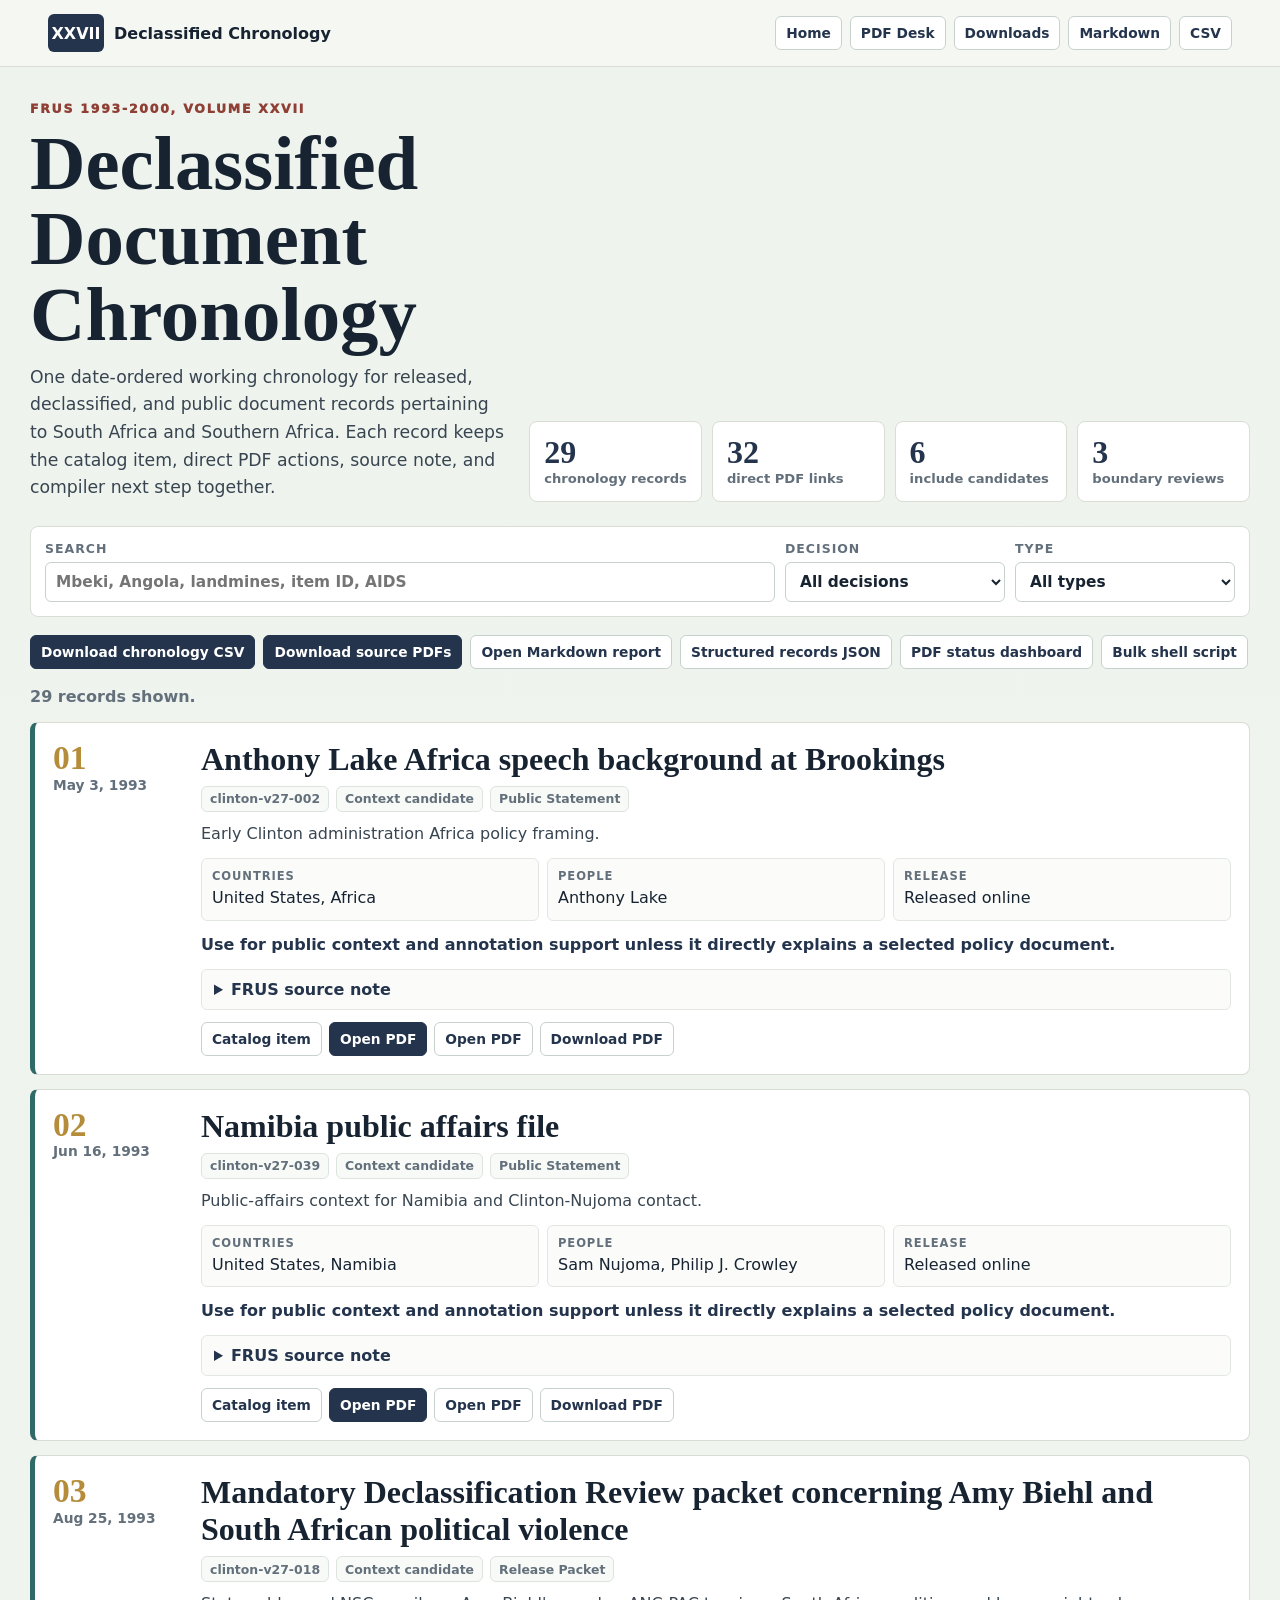
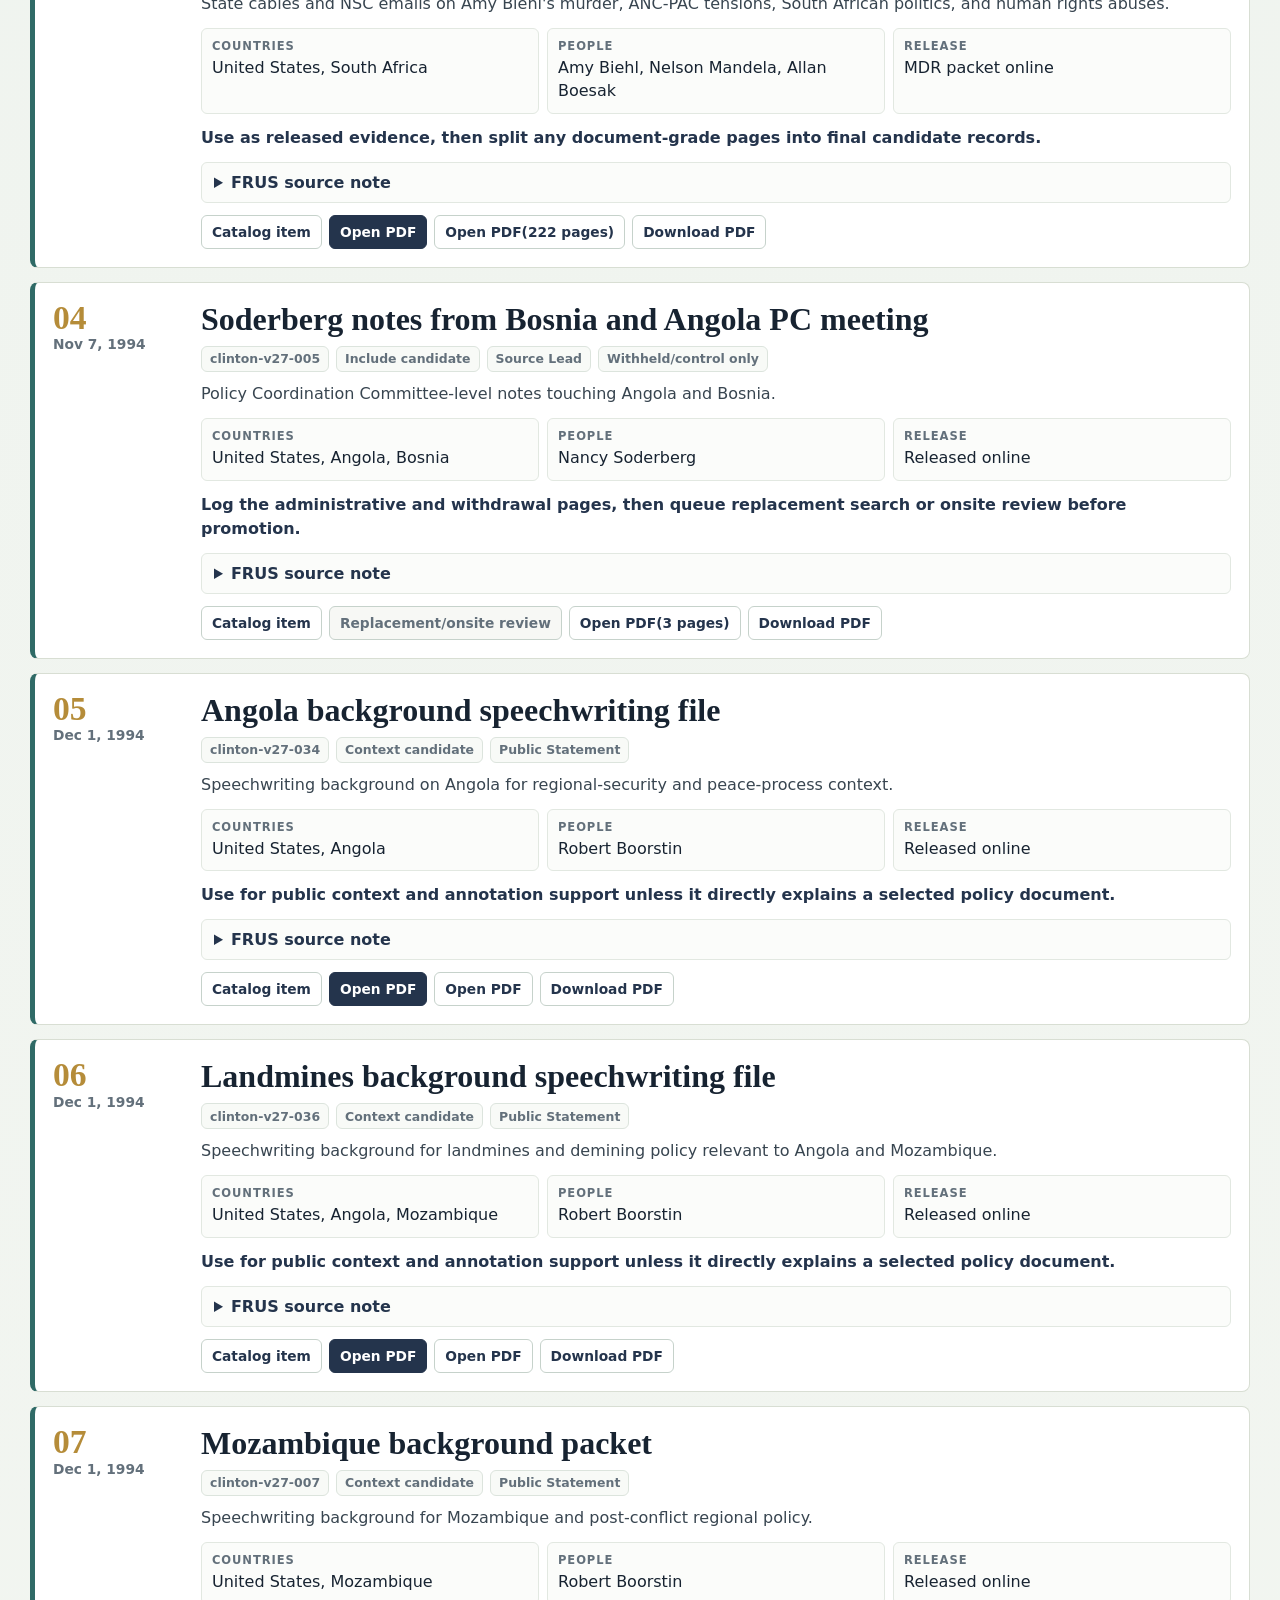
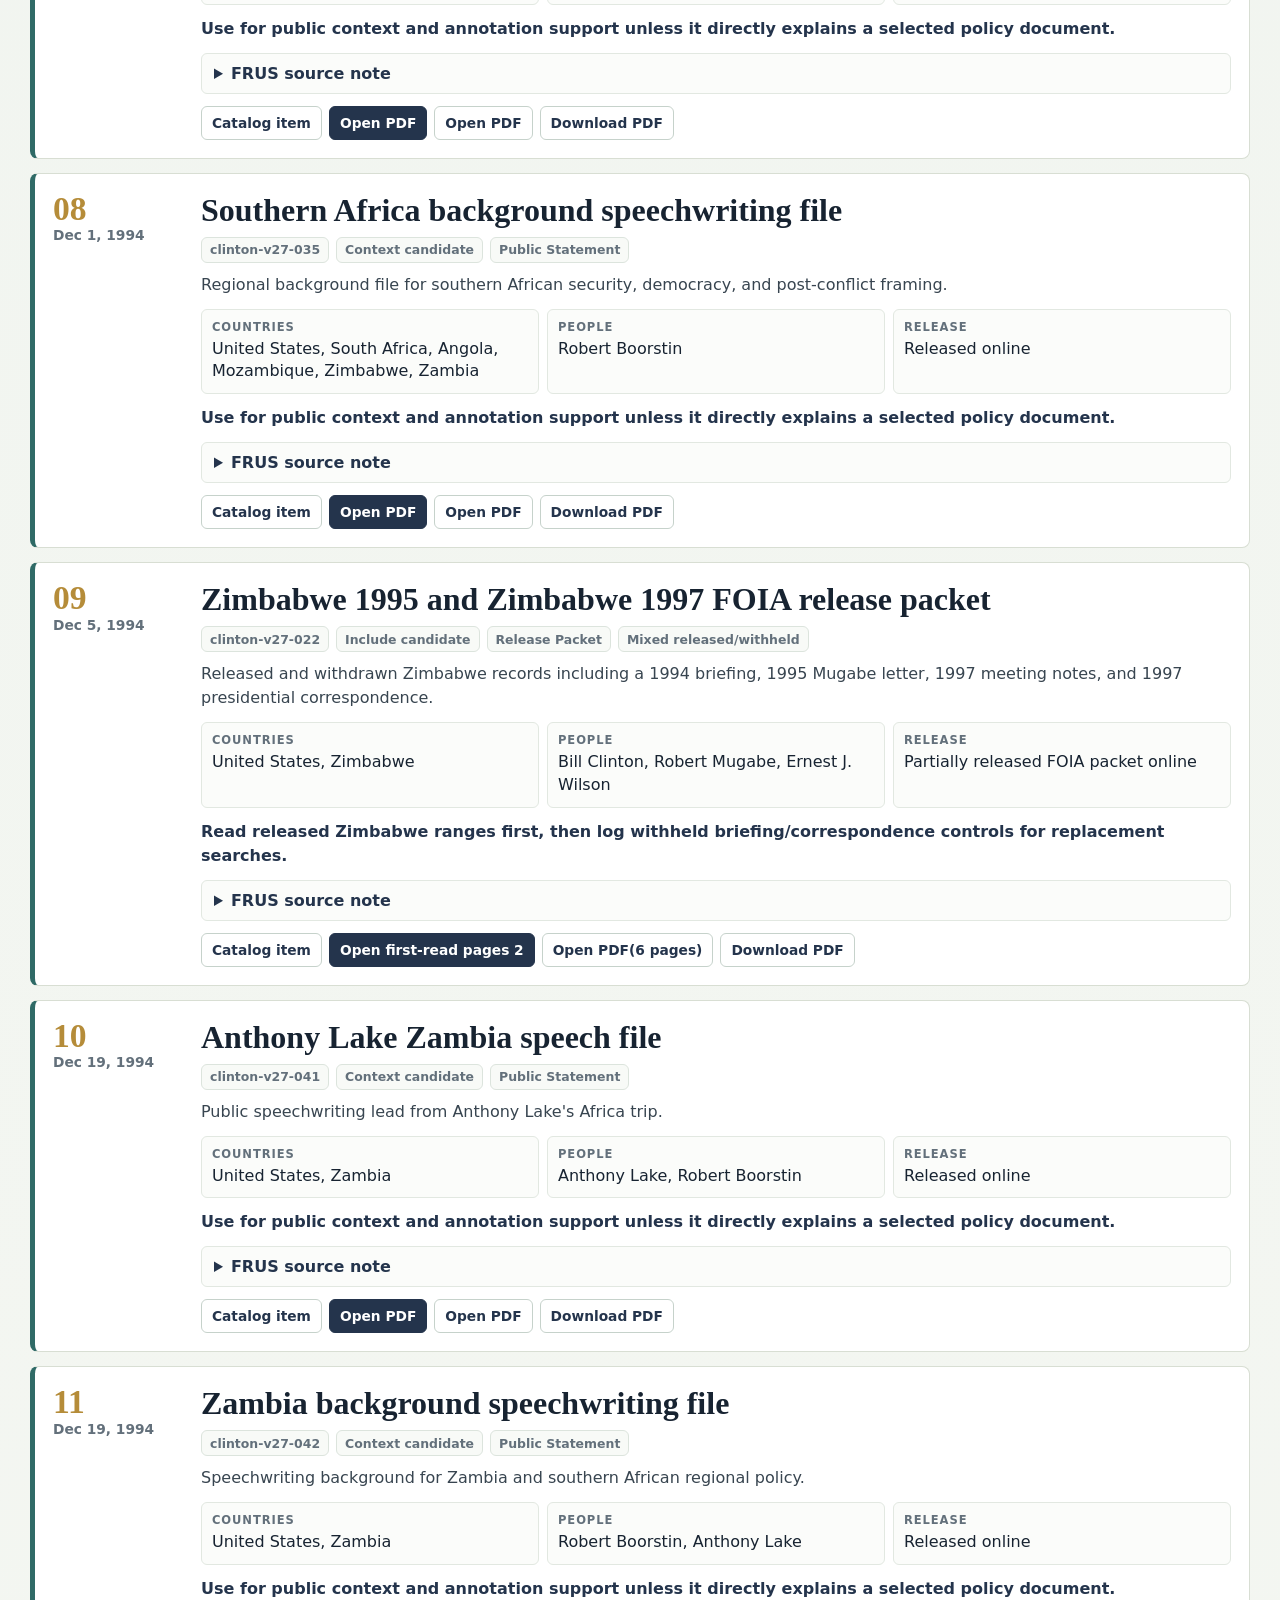
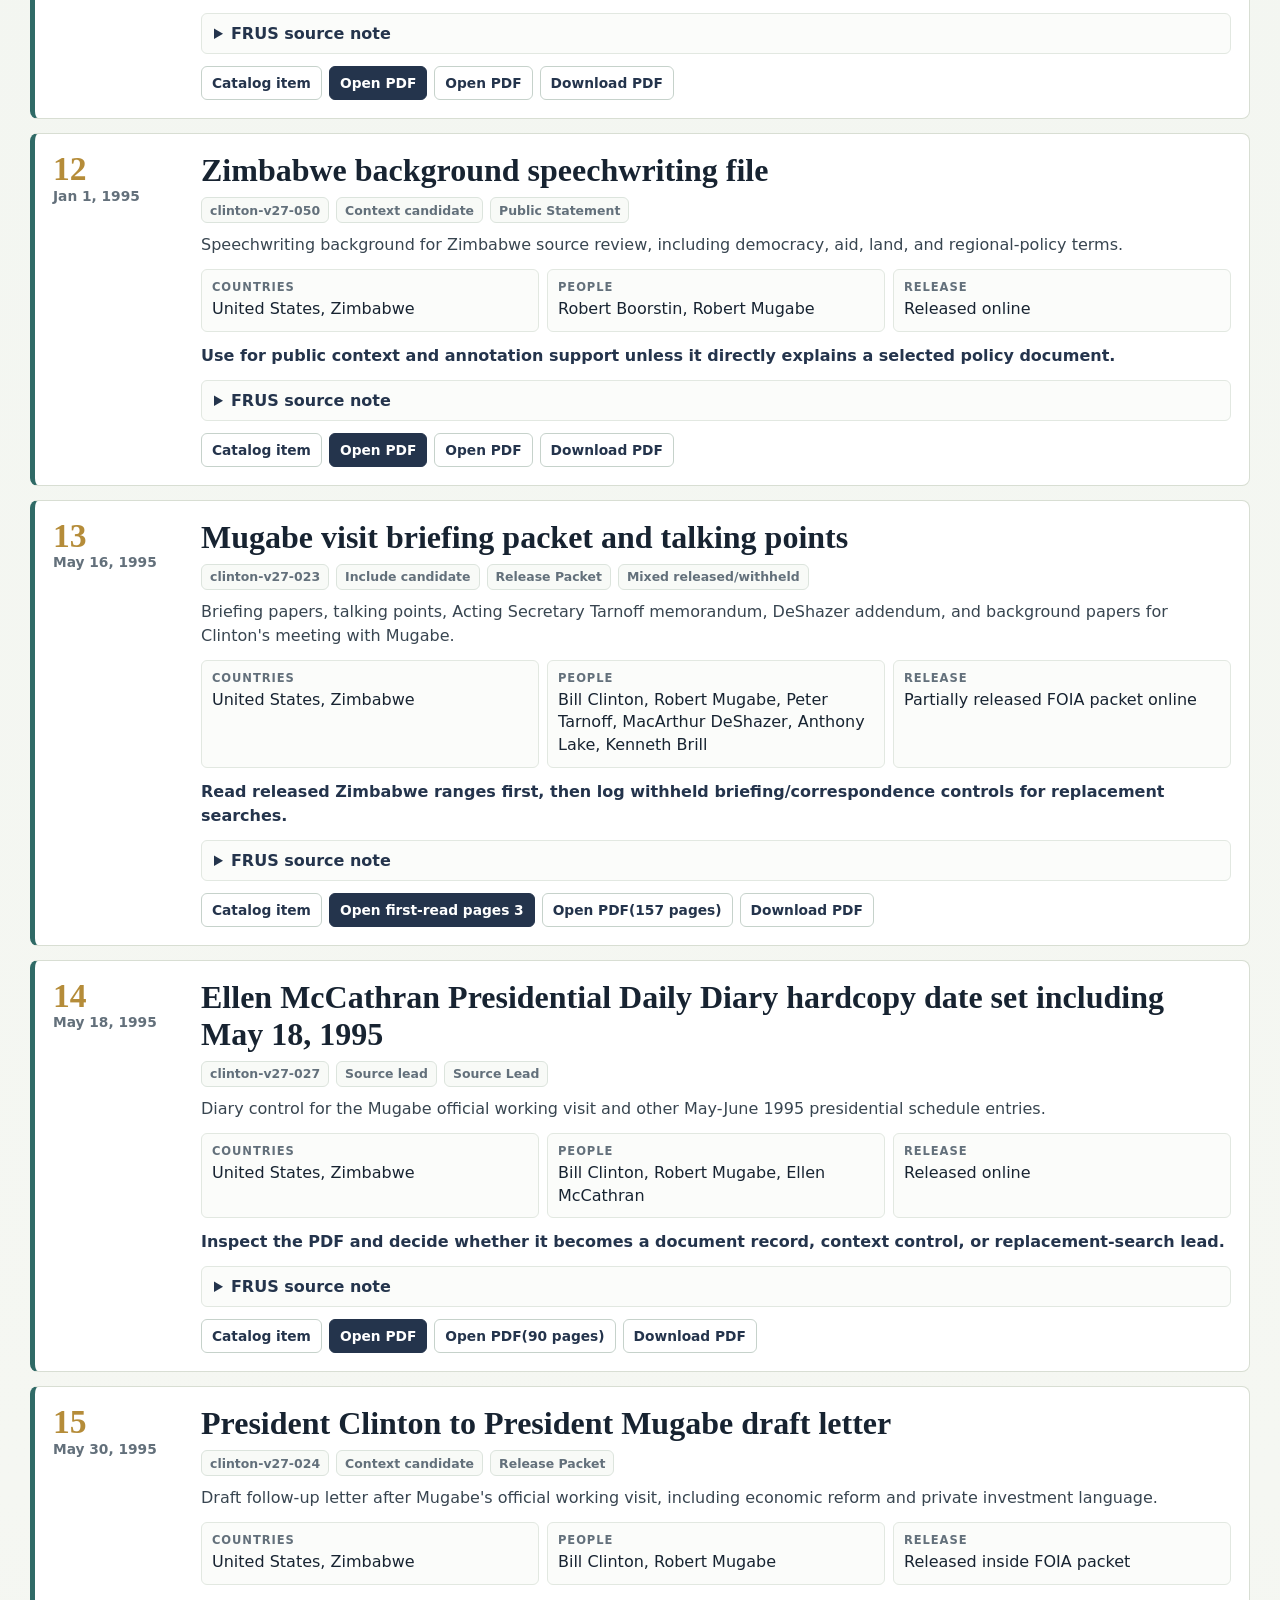
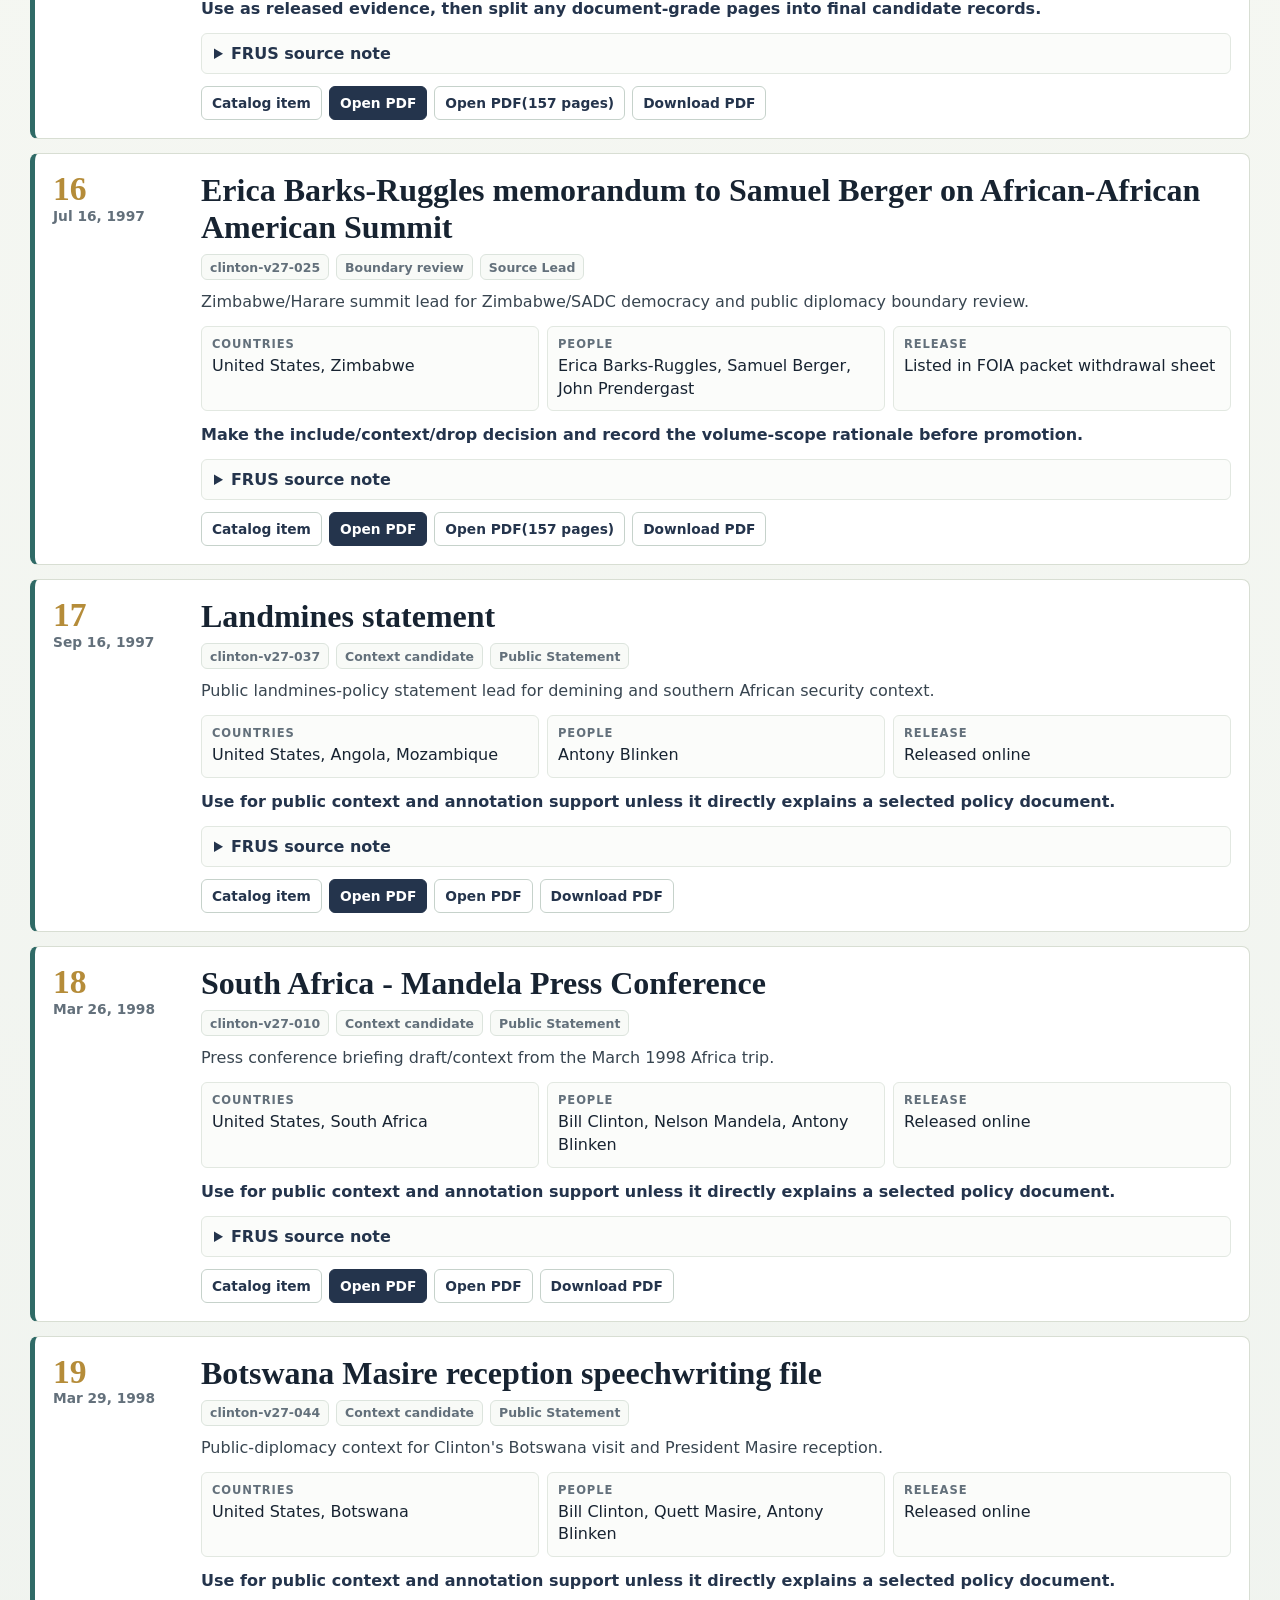
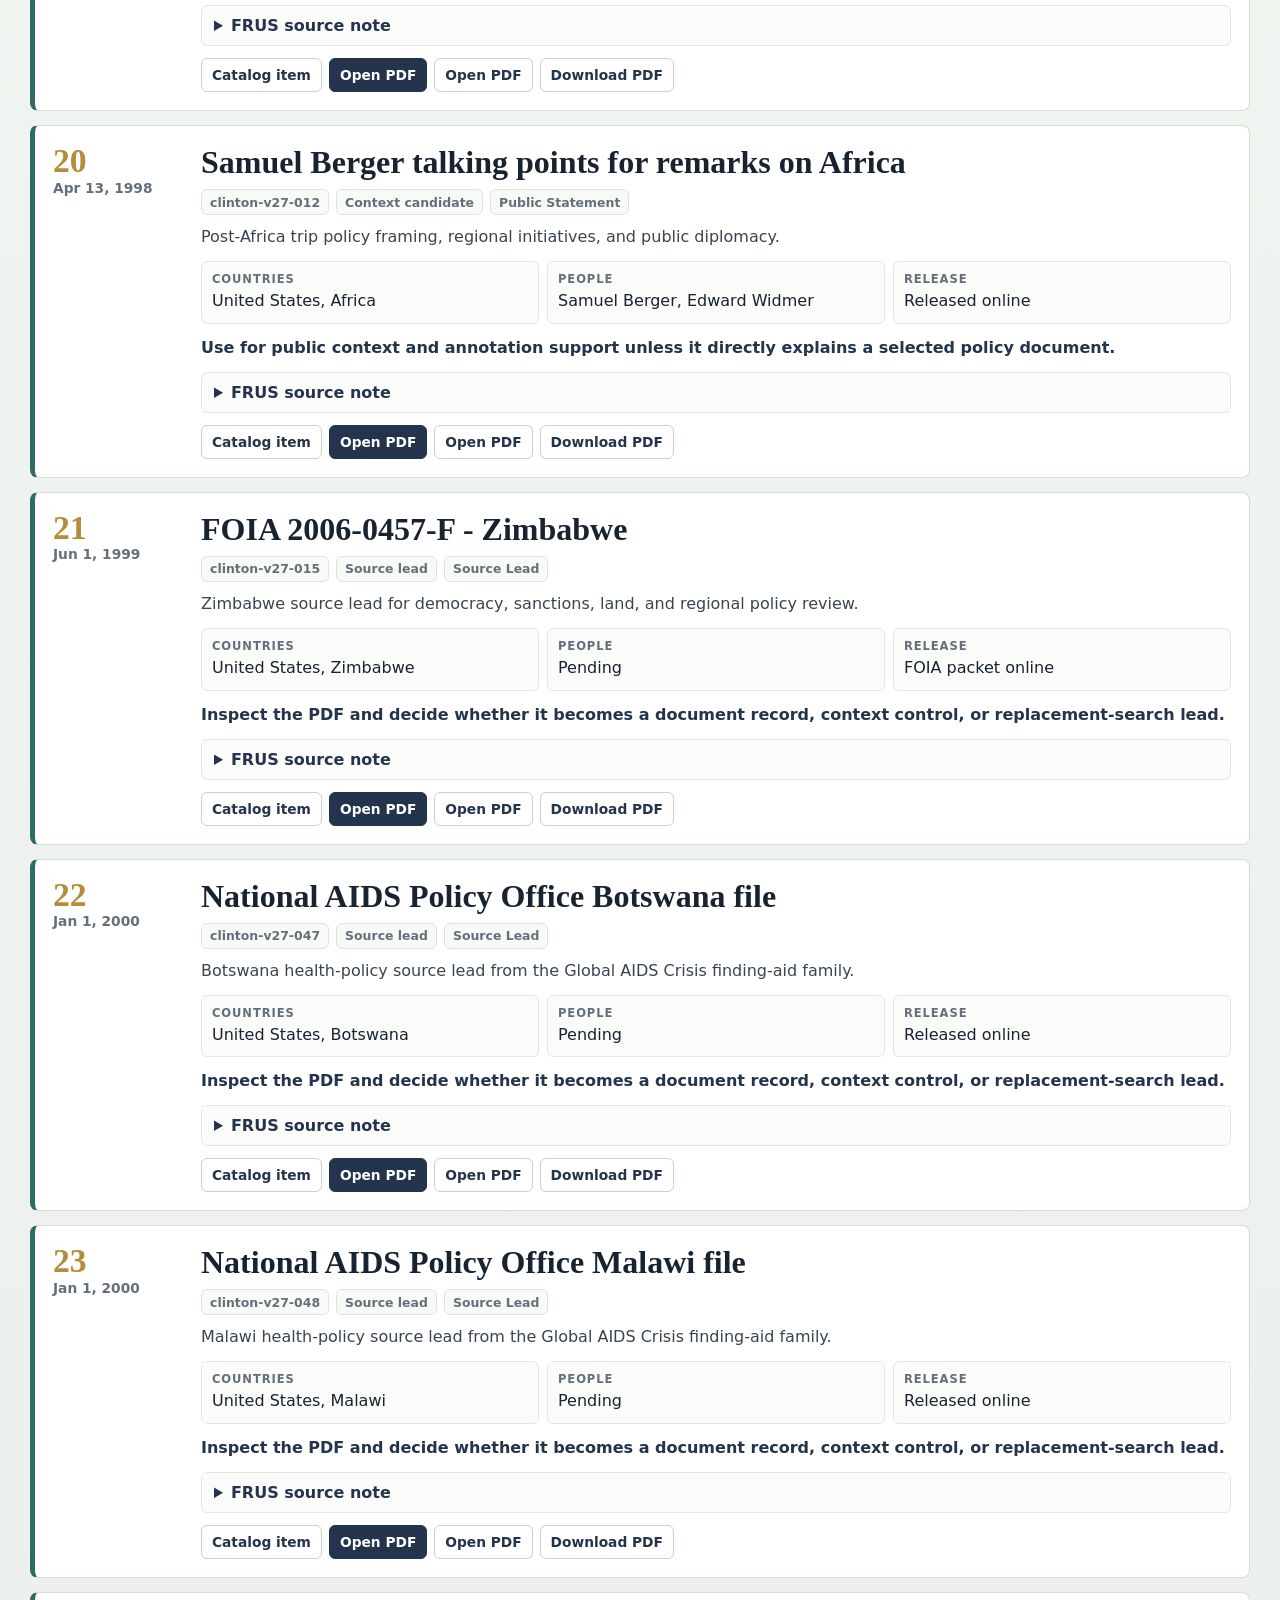
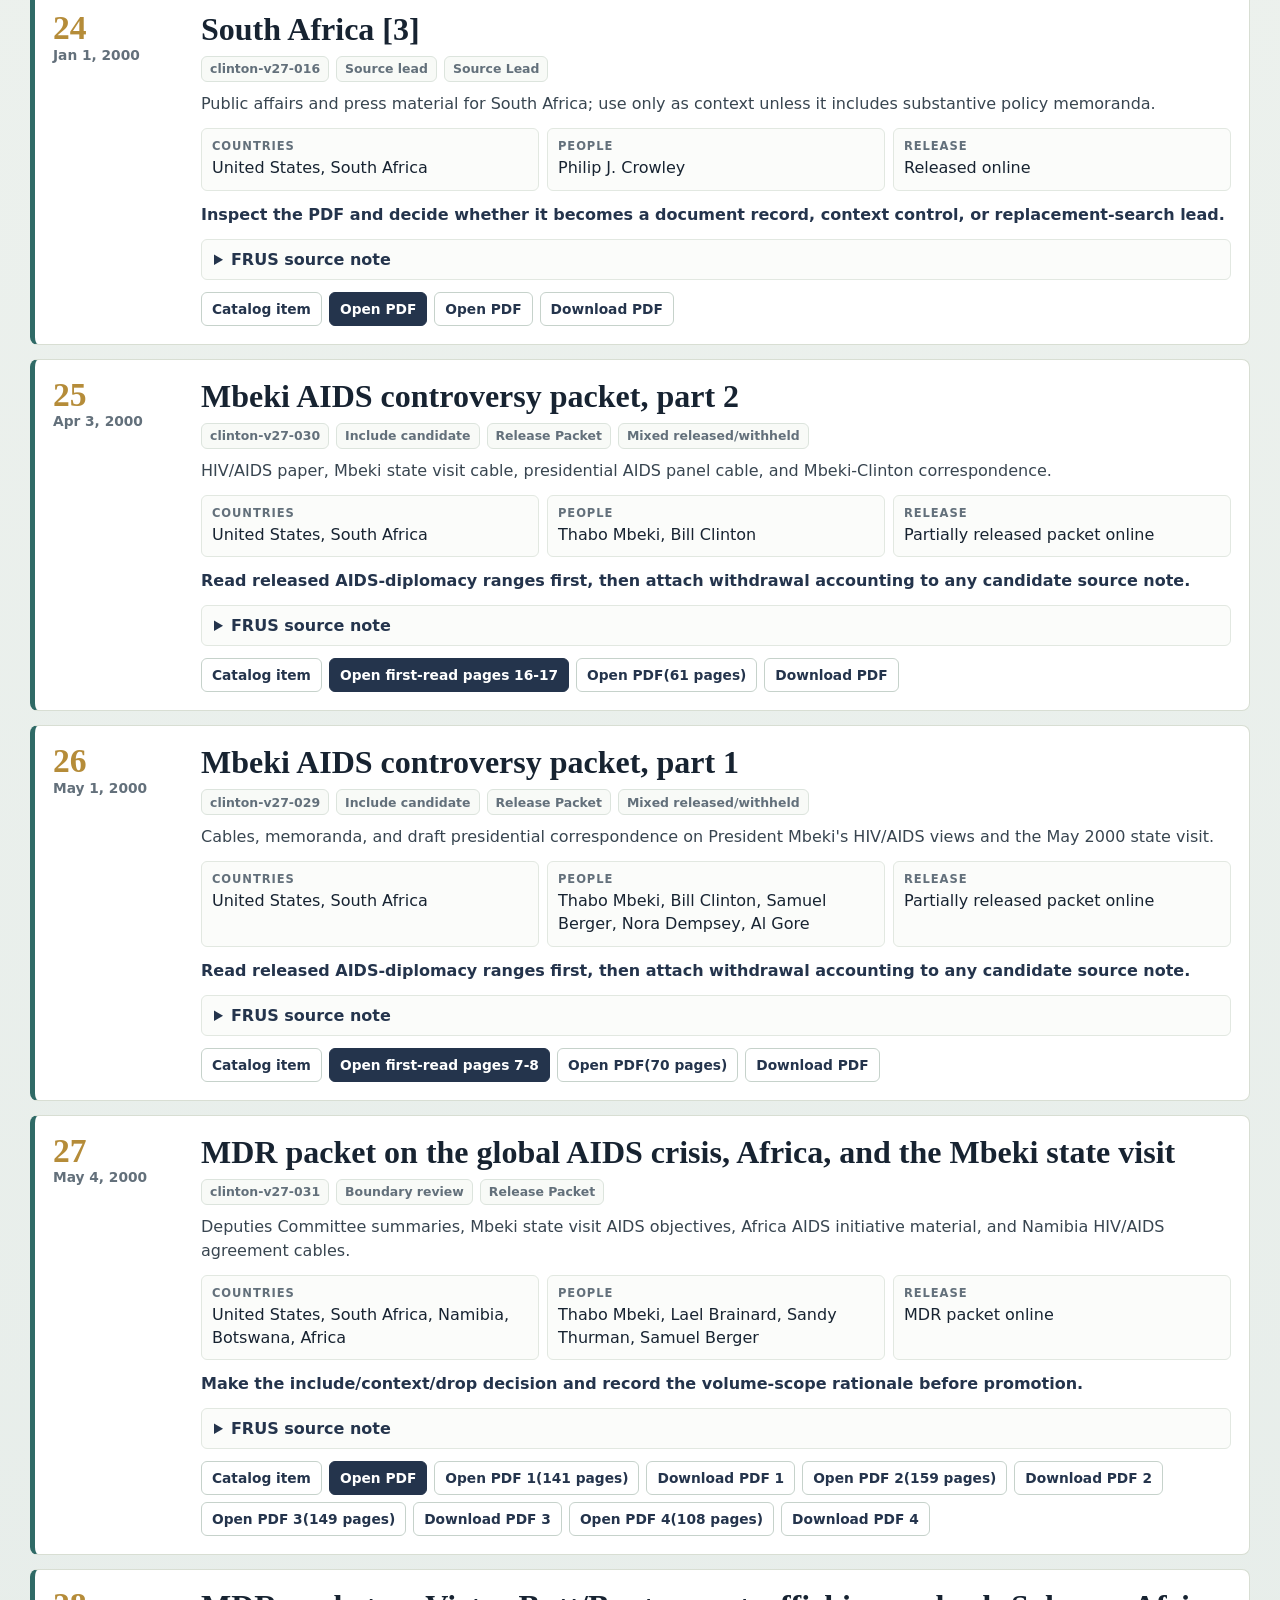
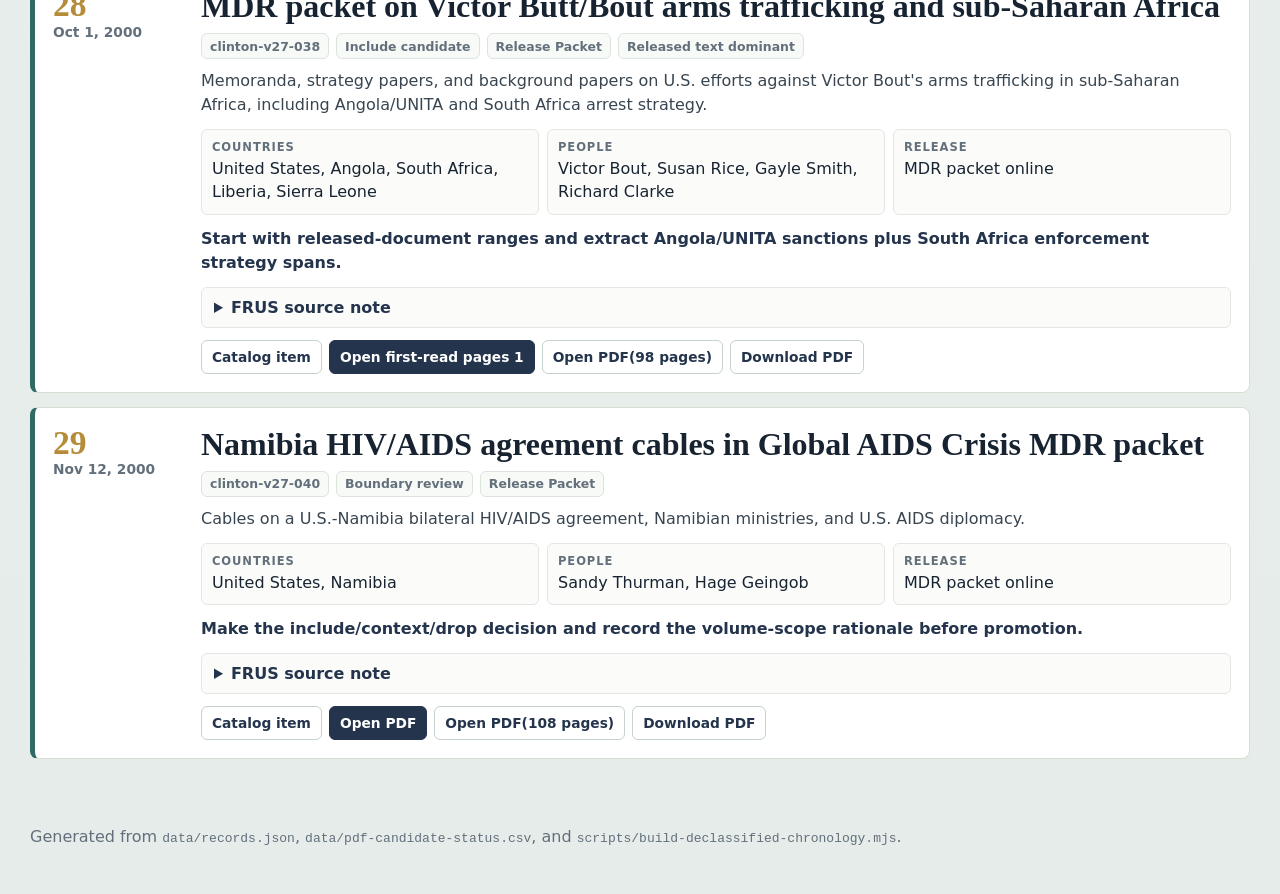
==== commit 42e7eb6c: "Use FRUS-style source notes" ====
--- a/chronology/index.html
+++ b/chronology/index.html
@@ -394,7 +394,7 @@
           data-record-card
           data-decision="Context candidate"
           data-type="Public Statement"
-          data-search="clinton-v27-002 1993-05-03 anthony lake africa speech background at brookings lake - africa, brookings - 5/3/93 early clinton administration africa policy framing. context candidate public statement united states africa anthony lake africa policy anthony lake democracy regional policy source: clinton digital library, national security council, speechwriting office, antony blinken files, lake - africa, brookings - 5/3/93, item 9010. public speechwriting pdf available from the item page."
+          data-search="clinton-v27-002 1993-05-03 anthony lake africa speech background at brookings lake - africa, brookings - 5/3/93 early clinton administration africa policy framing. context candidate public statement united states africa anthony lake africa policy anthony lake democracy regional policy source: clinton library, clinton presidential records, national security council, speechwriting office, antony blinken files, lake - africa, brookings - 5/3/93. source: clinton digital library, national security council, speechwriting office, antony blinken files, lake - africa, brookings - 5/3/93, item 9010. public speechwriting pdf available from the item page."
         >
           <div class="card-date">
             <span>01</span>
@@ -418,8 +418,8 @@
             </dl>
             <p class="action-note">Use for public context and annotation support unless it directly explains a selected policy document.</p>
             <details>
-              <summary>Source note</summary>
-              <p>Source: Clinton Digital Library, National Security Council, Speechwriting Office, Antony Blinken files, Lake - Africa, Brookings - 5/3/93, item 9010. Public speechwriting PDF available from the item page.</p>
+              <summary>FRUS source note</summary>
+              <p>Source: Clinton Library, Clinton Presidential Records, National Security Council, Speechwriting Office, Antony Blinken files, Lake - Africa, Brookings - 5/3/93.</p>
 
 
             </details>
@@ -436,7 +436,7 @@
           data-record-card
           data-decision="Context candidate"
           data-type="Public Statement"
-          data-search="clinton-v27-039 1993-06-16 namibia public affairs file namibia public-affairs context for namibia and clinton-nujoma contact. context candidate public statement united states namibia sam nujoma philip j. crowley namibia sam nujoma public affairs philip crowley source: clinton digital library, national security council, office of press and communications, philip j. crowley files, box 11, namibia, item 48570, naid 7585702. pdf available from the item page. use as context and keyword support for namibia; prioritize internal policy records if located."
+          data-search="clinton-v27-039 1993-06-16 namibia public affairs file namibia public-affairs context for namibia and clinton-nujoma contact. context candidate public statement united states namibia sam nujoma philip j. crowley namibia sam nujoma public affairs philip crowley source: clinton library, clinton presidential records, national security council, office of press and communications - philip j. crowley, box 11, namibia. source: clinton digital library, national security council, office of press and communications, philip j. crowley files, box 11, namibia, item 48570, naid 7585702. pdf available from the item page. use as context and keyword support for namibia; prioritize internal policy records if located."
         >
           <div class="card-date">
             <span>02</span>
@@ -460,9 +460,9 @@
             </dl>
             <p class="action-note">Use for public context and annotation support unless it directly explains a selected policy document.</p>
             <details>
-              <summary>Source note</summary>
-              <p>Source: Clinton Digital Library, National Security Council, Office of Press and Communications, Philip J. Crowley files, Box 11, Namibia, item 48570, NAID 7585702. PDF available from the item page.</p>
-              <p>Use as context and keyword support for Namibia; prioritize internal policy records if located.</p>
+              <summary>FRUS source note</summary>
+              <p>Source: Clinton Library, Clinton Presidential Records, National Security Council, Office of Press and Communications - Philip J. Crowley, Box 11, Namibia.</p>
+              <p><strong>Compiler note:</strong> Use as context and keyword support for Namibia; prioritize internal policy records if located.</p>
 
             </details>
             <div class="card-actions">
@@ -478,7 +478,7 @@
           data-record-card
           data-decision="Context candidate"
           data-type="Release Packet"
-          data-search="clinton-v27-018 1993-08-25 mandatory declassification review packet concerning amy biehl and south african political violence declassified documents concerning amy biehl state cables and nsc emails on amy biehl&#39;s murder, anc-pac tensions, south african politics, and human rights abuses. context candidate release packet united states south africa amy biehl nelson mandela allan boesak amy biehl south africa political violence anc pac human rights source: clinton digital library, mandatory declassification review, national security council, nsc cables, and nsc emails, declassified documents concerning amy biehl, item 57650, case 2015-0638-m, naid 24194018. the online pdf is 222 pages. use for south africa transition context only; select individual cables only if they illuminate u.s. policy toward political violence, anc-pac dynamics, or human rights during the transition."
+          data-search="clinton-v27-018 1993-08-25 mandatory declassification review packet concerning amy biehl and south african political violence declassified documents concerning amy biehl state cables and nsc emails on amy biehl&#39;s murder, anc-pac tensions, south african politics, and human rights abuses. context candidate release packet united states south africa amy biehl nelson mandela allan boesak amy biehl south africa political violence anc pac human rights source: clinton library, clinton presidential records, mandatory declassification review, national security council, nsc cables, and nsc emails, declassified documents concerning amy biehl. source: clinton digital library, mandatory declassification review, national security council, nsc cables, and nsc emails, declassified documents concerning amy biehl, item 57650, case 2015-0638-m, naid 24194018. the online pdf is 222 pages. use for south africa transition context only; select individual cables only if they illuminate u.s. policy toward political violence, anc-pac dynamics, or human rights during the transition."
         >
           <div class="card-date">
             <span>03</span>
@@ -502,9 +502,9 @@
             </dl>
             <p class="action-note">Use as released evidence, then split any document-grade pages into final candidate records.</p>
             <details>
-              <summary>Source note</summary>
-              <p>Source: Clinton Digital Library, Mandatory Declassification Review, National Security Council, NSC Cables, and NSC Emails, Declassified Documents Concerning Amy Biehl, item 57650, case 2015-0638-M, NAID 24194018. The online PDF is 222 pages.</p>
-              <p>Use for South Africa transition context only; select individual cables only if they illuminate U.S. policy toward political violence, ANC-PAC dynamics, or human rights during the transition.</p>
+              <summary>FRUS source note</summary>
+              <p>Source: Clinton Library, Clinton Presidential Records, Mandatory Declassification Review, National Security Council, NSC Cables, and NSC Emails, Declassified Documents Concerning Amy Biehl.</p>
+              <p><strong>Compiler note:</strong> Use for South Africa transition context only; select individual cables only if they illuminate U.S. policy toward political violence, ANC-PAC dynamics, or human rights during the transition.</p>
 
             </details>
             <div class="card-actions">
@@ -520,7 +520,7 @@
           data-record-card
           data-decision="Include candidate"
           data-type="Source Lead"
-          data-search="clinton-v27-005 1994-11-07 soderberg notes from bosnia and angola pc meeting [soderberg notes from bosnia and angola pc meeting, november 7, 1994] policy coordination committee-level notes touching angola and bosnia. include candidate source lead united states angola bosnia nancy soderberg angola policy coordination committee nancy soderberg peace implementation source: clinton digital library, national security council, nancy soderberg files, box 10, [soderberg notes from bosnia and angola pc meeting, november 7, 1994], item 72408. pdf available from item page; full source markings and page span require pdf review."
+          data-search="clinton-v27-005 1994-11-07 soderberg notes from bosnia and angola pc meeting [soderberg notes from bosnia and angola pc meeting, november 7, 1994] policy coordination committee-level notes touching angola and bosnia. include candidate source lead united states angola bosnia nancy soderberg angola policy coordination committee nancy soderberg peace implementation source: clinton library, clinton presidential records, national security council, nancy soderberg files, box 10, [soderberg notes from bosnia and angola pc meeting, november 7, 1994]. source: clinton digital library, national security council, nancy soderberg files, box 10, [soderberg notes from bosnia and angola pc meeting, november 7, 1994], item 72408. pdf available from item page; full source markings and page span require pdf review."
         >
           <div class="card-date">
             <span>04</span>
@@ -544,8 +544,8 @@
             </dl>
             <p class="action-note">Log the administrative and withdrawal pages, then queue replacement search or onsite review before promotion.</p>
             <details>
-              <summary>Source note</summary>
-              <p>Source: Clinton Digital Library, National Security Council, Nancy Soderberg files, Box 10, [Soderberg Notes from Bosnia and Angola PC Meeting, November 7, 1994], item 72408. PDF available from item page; full source markings and page span require PDF review.</p>
+              <summary>FRUS source note</summary>
+              <p>Source: Clinton Library, Clinton Presidential Records, National Security Council, Nancy Soderberg files, Box 10, [Soderberg Notes from Bosnia and Angola PC Meeting, November 7, 1994].</p>
 
 
             </details>
@@ -562,7 +562,7 @@
           data-record-card
           data-decision="Context candidate"
           data-type="Public Statement"
-          data-search="clinton-v27-034 1994-12-01 angola background speechwriting file angola - background speechwriting background on angola for regional-security and peace-process context. context candidate public statement united states angola robert boorstin angola lusaka protocol unita speechwriting regional security source: clinton digital library, national security council, speechwriting office, robert boorstin files, box 6, angola - background, item 10177, naid 7585788. public speechwriting pdf available from the item page. use as context only until angola policy memoranda, cables, or pc/dc records are extracted from the angola finding aid."
+          data-search="clinton-v27-034 1994-12-01 angola background speechwriting file angola - background speechwriting background on angola for regional-security and peace-process context. context candidate public statement united states angola robert boorstin angola lusaka protocol unita speechwriting regional security source: clinton library, clinton presidential records, national security council, speechwriting office, robert boorstin files, box 6, angola - background. source: clinton digital library, national security council, speechwriting office, robert boorstin files, box 6, angola - background, item 10177, naid 7585788. public speechwriting pdf available from the item page. use as context only until angola policy memoranda, cables, or pc/dc records are extracted from the angola finding aid."
         >
           <div class="card-date">
             <span>05</span>
@@ -586,9 +586,9 @@
             </dl>
             <p class="action-note">Use for public context and annotation support unless it directly explains a selected policy document.</p>
             <details>
-              <summary>Source note</summary>
-              <p>Source: Clinton Digital Library, National Security Council, Speechwriting Office, Robert Boorstin files, Box 6, Angola - Background, item 10177, NAID 7585788. Public speechwriting PDF available from the item page.</p>
-              <p>Use as context only until Angola policy memoranda, cables, or PC/DC records are extracted from the Angola finding aid.</p>
+              <summary>FRUS source note</summary>
+              <p>Source: Clinton Library, Clinton Presidential Records, National Security Council, Speechwriting Office, Robert Boorstin files, Box 6, Angola - Background.</p>
+              <p><strong>Compiler note:</strong> Use as context only until Angola policy memoranda, cables, or PC/DC records are extracted from the Angola finding aid.</p>
 
             </details>
             <div class="card-actions">
@@ -604,7 +604,7 @@
           data-record-card
           data-decision="Context candidate"
           data-type="Public Statement"
-          data-search="clinton-v27-036 1994-12-01 landmines background speechwriting file landmines speechwriting background for landmines and demining policy relevant to angola and mozambique. context candidate public statement united states angola mozambique robert boorstin landmines demining angola mozambique humanitarian assistance source: clinton digital library, national security council, speechwriting office, robert boorstin files, box 6, landmines, item 10129, naid 7585788. public speechwriting pdf available from the item page. pair with internal demining, angola, mozambique, and humanitarian-assistance files before selection."
+          data-search="clinton-v27-036 1994-12-01 landmines background speechwriting file landmines speechwriting background for landmines and demining policy relevant to angola and mozambique. context candidate public statement united states angola mozambique robert boorstin landmines demining angola mozambique humanitarian assistance source: clinton library, clinton presidential records, national security council, speechwriting office, robert boorstin files, box 6, landmines. source: clinton digital library, national security council, speechwriting office, robert boorstin files, box 6, landmines, item 10129, naid 7585788. public speechwriting pdf available from the item page. pair with internal demining, angola, mozambique, and humanitarian-assistance files before selection."
         >
           <div class="card-date">
             <span>06</span>
@@ -628,9 +628,9 @@
             </dl>
             <p class="action-note">Use for public context and annotation support unless it directly explains a selected policy document.</p>
             <details>
-              <summary>Source note</summary>
-              <p>Source: Clinton Digital Library, National Security Council, Speechwriting Office, Robert Boorstin files, Box 6, Landmines, item 10129, NAID 7585788. Public speechwriting PDF available from the item page.</p>
-              <p>Pair with internal demining, Angola, Mozambique, and humanitarian-assistance files before selection.</p>
+              <summary>FRUS source note</summary>
+              <p>Source: Clinton Library, Clinton Presidential Records, National Security Council, Speechwriting Office, Robert Boorstin files, Box 6, Landmines.</p>
+              <p><strong>Compiler note:</strong> Pair with internal demining, Angola, Mozambique, and humanitarian-assistance files before selection.</p>
 
             </details>
             <div class="card-actions">
@@ -646,7 +646,7 @@
           data-record-card
           data-decision="Context candidate"
           data-type="Public Statement"
-          data-search="clinton-v27-007 1994-12-01 mozambique background packet mozambique - background speechwriting background for mozambique and post-conflict regional policy. context candidate public statement united states mozambique robert boorstin mozambique post-conflict reconstruction southern africa speechwriting source: clinton digital library, national security council, speechwriting office, robert boorstin files, mozambique - background, item 10239. public speechwriting pdf available from the item page. use as context until an internal policy memorandum, briefing book, or diplomatic communication is located."
+          data-search="clinton-v27-007 1994-12-01 mozambique background packet mozambique - background speechwriting background for mozambique and post-conflict regional policy. context candidate public statement united states mozambique robert boorstin mozambique post-conflict reconstruction southern africa speechwriting source: clinton library, clinton presidential records, national security council, speechwriting office, robert boorstin files, mozambique - background. source: clinton digital library, national security council, speechwriting office, robert boorstin files, mozambique - background, item 10239. public speechwriting pdf available from the item page. use as context until an internal policy memorandum, briefing book, or diplomatic communication is located."
         >
           <div class="card-date">
             <span>07</span>
@@ -670,9 +670,9 @@
             </dl>
             <p class="action-note">Use for public context and annotation support unless it directly explains a selected policy document.</p>
             <details>
-              <summary>Source note</summary>
-              <p>Source: Clinton Digital Library, National Security Council, Speechwriting Office, Robert Boorstin files, Mozambique - Background, item 10239. Public speechwriting PDF available from the item page.</p>
-              <p>Use as context until an internal policy memorandum, briefing book, or diplomatic communication is located.</p>
+              <summary>FRUS source note</summary>
+              <p>Source: Clinton Library, Clinton Presidential Records, National Security Council, Speechwriting Office, Robert Boorstin files, Mozambique - Background.</p>
+              <p><strong>Compiler note:</strong> Use as context until an internal policy memorandum, briefing book, or diplomatic communication is located.</p>
 
             </details>
             <div class="card-actions">
@@ -688,7 +688,7 @@
           data-record-card
           data-decision="Context candidate"
           data-type="Public Statement"
-          data-search="clinton-v27-035 1994-12-01 southern africa background speechwriting file southern africa - background regional background file for southern african security, democracy, and post-conflict framing. context candidate public statement united states south africa angola mozambique zimbabwe zambia robert boorstin southern africa regional policy speechwriting sadc democracy source: clinton digital library, national security council, speechwriting office, robert boorstin files, box 8, southern africa - background, item 10263, naid 7585788. public speechwriting pdf available from the item page. use as a regional frame and keyword source; do not promote as policy evidence without corresponding internal records."
+          data-search="clinton-v27-035 1994-12-01 southern africa background speechwriting file southern africa - background regional background file for southern african security, democracy, and post-conflict framing. context candidate public statement united states south africa angola mozambique zimbabwe zambia robert boorstin southern africa regional policy speechwriting sadc democracy source: clinton library, clinton presidential records, national security council, speechwriting office, robert boorstin files, box 8, southern africa - background. source: clinton digital library, national security council, speechwriting office, robert boorstin files, box 8, southern africa - background, item 10263, naid 7585788. public speechwriting pdf available from the item page. use as a regional frame and keyword source; do not promote as policy evidence without corresponding internal records."
         >
           <div class="card-date">
             <span>08</span>
@@ -712,9 +712,9 @@
             </dl>
             <p class="action-note">Use for public context and annotation support unless it directly explains a selected policy document.</p>
             <details>
-              <summary>Source note</summary>
-              <p>Source: Clinton Digital Library, National Security Council, Speechwriting Office, Robert Boorstin files, Box 8, Southern Africa - Background, item 10263, NAID 7585788. Public speechwriting PDF available from the item page.</p>
-              <p>Use as a regional frame and keyword source; do not promote as policy evidence without corresponding internal records.</p>
+              <summary>FRUS source note</summary>
+              <p>Source: Clinton Library, Clinton Presidential Records, National Security Council, Speechwriting Office, Robert Boorstin files, Box 8, Southern Africa - Background.</p>
+              <p><strong>Compiler note:</strong> Use as a regional frame and keyword source; do not promote as policy evidence without corresponding internal records.</p>
 
             </details>
             <div class="card-actions">
@@ -730,7 +730,7 @@
           data-record-card
           data-decision="Include candidate"
           data-type="Release Packet"
-          data-search="clinton-v27-022 1994-12-05 zimbabwe 1995 and zimbabwe 1997 foia release packet foia 2006-0457-f - zimbabwe, previously restricted document release no. 5 released and withdrawn zimbabwe records including a 1994 briefing, 1995 mugabe letter, 1997 meeting notes, and 1997 presidential correspondence. include candidate release packet united states zimbabwe bill clinton robert mugabe ernest j. wilson zimbabwe robert mugabe presidential correspondence world solar commission harare source: clinton digital library, previously restricted document release no. 5, foia 2006-0457-f - zimbabwe, item 14676, case 2006-0457-f. the online pdf is 6 pages and covers nsc african affairs folders zimbabwe 1995, oa/box 872, and zimbabwe 1997 [1], oa/box 1438. use as a document-level pull/control record for zimbabwe presidential correspondence and clinton-mugabe contact."
+          data-search="clinton-v27-022 1994-12-05 zimbabwe 1995 and zimbabwe 1997 foia release packet foia 2006-0457-f - zimbabwe, previously restricted document release no. 5 released and withdrawn zimbabwe records including a 1994 briefing, 1995 mugabe letter, 1997 meeting notes, and 1997 presidential correspondence. include candidate release packet united states zimbabwe bill clinton robert mugabe ernest j. wilson zimbabwe robert mugabe presidential correspondence world solar commission harare source: clinton library, clinton presidential records, national security council, african affairs, box 872 and 1438, zimbabwe 1995; zimbabwe 1997 [1], foia 2006-0457-f - zimbabwe. source: clinton digital library, previously restricted document release no. 5, foia 2006-0457-f - zimbabwe, item 14676, case 2006-0457-f. the online pdf is 6 pages and covers nsc african affairs folders zimbabwe 1995, oa/box 872, and zimbabwe 1997 [1], oa/box 1438. use as a document-level pull/control record for zimbabwe presidential correspondence and clinton-mugabe contact."
         >
           <div class="card-date">
             <span>09</span>
@@ -754,9 +754,9 @@
             </dl>
             <p class="action-note">Read released Zimbabwe ranges first, then log withheld briefing/correspondence controls for replacement searches.</p>
             <details>
-              <summary>Source note</summary>
-              <p>Source: Clinton Digital Library, Previously Restricted Document Release no. 5, FOIA 2006-0457-F - Zimbabwe, item 14676, case 2006-0457-F. The online PDF is 6 pages and covers NSC African Affairs folders Zimbabwe 1995, OA/Box 872, and Zimbabwe 1997 [1], OA/Box 1438.</p>
-              <p>Use as a document-level pull/control record for Zimbabwe presidential correspondence and Clinton-Mugabe contact.</p>
+              <summary>FRUS source note</summary>
+              <p>Source: Clinton Library, Clinton Presidential Records, National Security Council, African Affairs, Box 872 and 1438, Zimbabwe 1995; Zimbabwe 1997 [1], FOIA 2006-0457-F - Zimbabwe.</p>
+              <p><strong>Compiler note:</strong> Use as a document-level pull/control record for Zimbabwe presidential correspondence and Clinton-Mugabe contact.</p>
               <p><strong>Withheld material:</strong> Withdrawal sheets list a December 5, 1994 Zimbabwe briefing, September 22, 1997 handwritten Clinton-Mugabe meeting notes, and several 1997 letters, cables, and reports withheld in whole or in part.</p>
             </details>
             <div class="card-actions">
@@ -772,7 +772,7 @@
           data-record-card
           data-decision="Context candidate"
           data-type="Public Statement"
-          data-search="clinton-v27-041 1994-12-19 anthony lake zambia speech file [anthony] lake - zambia speech, 12/19/94 public speechwriting lead from anthony lake&#39;s africa trip. context candidate public statement united states zambia anthony lake robert boorstin zambia anthony lake africa trip speechwriting source: clinton digital library, national security council, speechwriting office, robert boorstin files, box 20, [anthony] lake - zambia speech, 12/19/94, item 11097, naid 7585788. public speechwriting pdf available from the item page."
+          data-search="clinton-v27-041 1994-12-19 anthony lake zambia speech file [anthony] lake - zambia speech, 12/19/94 public speechwriting lead from anthony lake&#39;s africa trip. context candidate public statement united states zambia anthony lake robert boorstin zambia anthony lake africa trip speechwriting source: clinton library, clinton presidential records, national security council, speechwriting office, robert boorstin files, box 20, [anthony] lake - zambia speech, 12/19/94. source: clinton digital library, national security council, speechwriting office, robert boorstin files, box 20, [anthony] lake - zambia speech, 12/19/94, item 11097, naid 7585788. public speechwriting pdf available from the item page."
         >
           <div class="card-date">
             <span>10</span>
@@ -796,8 +796,8 @@
             </dl>
             <p class="action-note">Use for public context and annotation support unless it directly explains a selected policy document.</p>
             <details>
-              <summary>Source note</summary>
-              <p>Source: Clinton Digital Library, National Security Council, Speechwriting Office, Robert Boorstin files, Box 20, [Anthony] Lake - Zambia Speech, 12/19/94, item 11097, NAID 7585788. Public speechwriting PDF available from the item page.</p>
+              <summary>FRUS source note</summary>
+              <p>Source: Clinton Library, Clinton Presidential Records, National Security Council, Speechwriting Office, Robert Boorstin files, Box 20, [Anthony] Lake - Zambia Speech, 12/19/94.</p>
 
 
             </details>
@@ -814,7 +814,7 @@
           data-record-card
           data-decision="Context candidate"
           data-type="Public Statement"
-          data-search="clinton-v27-042 1994-12-19 zambia background speechwriting file zambia - background speechwriting background for zambia and southern african regional policy. context candidate public statement united states zambia robert boorstin anthony lake zambia anthony lake regional policy speechwriting source: clinton digital library, national security council, speechwriting office, robert boorstin files, box 8, zambia - background, item 10278, naid 7585788. public speechwriting pdf available from the item page. use as context and search vocabulary for zambia; promote only if internal policy records remain unavailable and the public file explains selected documents."
+          data-search="clinton-v27-042 1994-12-19 zambia background speechwriting file zambia - background speechwriting background for zambia and southern african regional policy. context candidate public statement united states zambia robert boorstin anthony lake zambia anthony lake regional policy speechwriting source: clinton library, clinton presidential records, national security council, speechwriting office, robert boorstin files, box 8, zambia - background. source: clinton digital library, national security council, speechwriting office, robert boorstin files, box 8, zambia - background, item 10278, naid 7585788. public speechwriting pdf available from the item page. use as context and search vocabulary for zambia; promote only if internal policy records remain unavailable and the public file explains selected documents."
         >
           <div class="card-date">
             <span>11</span>
@@ -838,9 +838,9 @@
             </dl>
             <p class="action-note">Use for public context and annotation support unless it directly explains a selected policy document.</p>
             <details>
-              <summary>Source note</summary>
-              <p>Source: Clinton Digital Library, National Security Council, Speechwriting Office, Robert Boorstin files, Box 8, Zambia - Background, item 10278, NAID 7585788. Public speechwriting PDF available from the item page.</p>
-              <p>Use as context and search vocabulary for Zambia; promote only if internal policy records remain unavailable and the public file explains selected documents.</p>
+              <summary>FRUS source note</summary>
+              <p>Source: Clinton Library, Clinton Presidential Records, National Security Council, Speechwriting Office, Robert Boorstin files, Box 8, Zambia - Background.</p>
+              <p><strong>Compiler note:</strong> Use as context and search vocabulary for Zambia; promote only if internal policy records remain unavailable and the public file explains selected documents.</p>
 
             </details>
             <div class="card-actions">
@@ -856,7 +856,7 @@
           data-record-card
           data-decision="Context candidate"
           data-type="Public Statement"
-          data-search="clinton-v27-050 1995-01-01 zimbabwe background speechwriting file zimbabwe - background speechwriting background for zimbabwe source review, including democracy, aid, land, and regional-policy terms. context candidate public statement united states zimbabwe robert boorstin robert mugabe zimbabwe robert mugabe speechwriting democracy land reform source: clinton digital library, national security council, speechwriting office, robert boorstin files, box 8, zimbabwe - background, item 10279, naid 7585788. public speechwriting pdf available from the item page. use as context and keyword support for the zimbabwe foia and finding-aid records."
+          data-search="clinton-v27-050 1995-01-01 zimbabwe background speechwriting file zimbabwe - background speechwriting background for zimbabwe source review, including democracy, aid, land, and regional-policy terms. context candidate public statement united states zimbabwe robert boorstin robert mugabe zimbabwe robert mugabe speechwriting democracy land reform source: clinton library, clinton presidential records, national security council, speechwriting office, robert boorstin files, box 8, zimbabwe - background. source: clinton digital library, national security council, speechwriting office, robert boorstin files, box 8, zimbabwe - background, item 10279, naid 7585788. public speechwriting pdf available from the item page. use as context and keyword support for the zimbabwe foia and finding-aid records."
         >
           <div class="card-date">
             <span>12</span>
@@ -880,9 +880,9 @@
             </dl>
             <p class="action-note">Use for public context and annotation support unless it directly explains a selected policy document.</p>
             <details>
-              <summary>Source note</summary>
-              <p>Source: Clinton Digital Library, National Security Council, Speechwriting Office, Robert Boorstin files, Box 8, Zimbabwe - Background, item 10279, NAID 7585788. Public speechwriting PDF available from the item page.</p>
-              <p>Use as context and keyword support for the Zimbabwe FOIA and finding-aid records.</p>
+              <summary>FRUS source note</summary>
+              <p>Source: Clinton Library, Clinton Presidential Records, National Security Council, Speechwriting Office, Robert Boorstin files, Box 8, Zimbabwe - Background.</p>
+              <p><strong>Compiler note:</strong> Use as context and keyword support for the Zimbabwe FOIA and finding-aid records.</p>
 
             </details>
             <div class="card-actions">
@@ -898,7 +898,7 @@
           data-record-card
           data-decision="Include candidate"
           data-type="Release Packet"
-          data-search="clinton-v27-023 1995-05-16 mugabe visit briefing packet and talking points official working visit of president mugabe of zimbabwe, may 18, 1995 briefing papers, talking points, acting secretary tarnoff memorandum, deshazer addendum, and background papers for clinton&#39;s meeting with mugabe. include candidate release packet united states zimbabwe bill clinton robert mugabe peter tarnoff macarthur deshazer anthony lake kenneth brill zimbabwe robert mugabe thomas pickering macarthur deshazer land reform aids democracy source: clinton digital library, declassified documents, foia 2006-0457-f - zimbabwe, item 14571, case 2006-0457-f, clinton presidential records, national security council, african affairs, oa/box 2663, official working visit of president mugabe of zimbabwe, may 18, 1995. the online pdf is 157 pages. high-value include candidate for zimbabwe policy; final promotion requires reading the released pages against the withdrawal sheets and locating any open replacements for withheld briefing material."
+          data-search="clinton-v27-023 1995-05-16 mugabe visit briefing packet and talking points official working visit of president mugabe of zimbabwe, may 18, 1995 briefing papers, talking points, acting secretary tarnoff memorandum, deshazer addendum, and background papers for clinton&#39;s meeting with mugabe. include candidate release packet united states zimbabwe bill clinton robert mugabe peter tarnoff macarthur deshazer anthony lake kenneth brill zimbabwe robert mugabe thomas pickering macarthur deshazer land reform aids democracy source: clinton library, clinton presidential records, national security council, african affairs, box 2663, official working visit of president mugabe of zimbabwe, may 18, 1995, foia 2006-0457-f - zimbabwe. source: clinton digital library, declassified documents, foia 2006-0457-f - zimbabwe, item 14571, case 2006-0457-f, clinton presidential records, national security council, african affairs, oa/box 2663, official working visit of president mugabe of zimbabwe, may 18, 1995. the online pdf is 157 pages. high-value include candidate for zimbabwe policy; final promotion requires reading the released pages against the withdrawal sheets and locating any open replacements for withheld briefing material."
         >
           <div class="card-date">
             <span>13</span>
@@ -922,9 +922,9 @@
             </dl>
             <p class="action-note">Read released Zimbabwe ranges first, then log withheld briefing/correspondence controls for replacement searches.</p>
             <details>
-              <summary>Source note</summary>
-              <p>Source: Clinton Digital Library, Declassified Documents, FOIA 2006-0457-F - Zimbabwe, item 14571, case 2006-0457-F, Clinton Presidential Records, National Security Council, African Affairs, OA/Box 2663, Official Working Visit of President Mugabe of Zimbabwe, May 18, 1995. The online PDF is 157 pages.</p>
-              <p>High-value include candidate for Zimbabwe policy; final promotion requires reading the released pages against the withdrawal sheets and locating any open replacements for withheld briefing material.</p>
+              <summary>FRUS source note</summary>
+              <p>Source: Clinton Library, Clinton Presidential Records, National Security Council, African Affairs, Box 2663, Official Working Visit of President Mugabe of Zimbabwe, May 18, 1995, FOIA 2006-0457-F - Zimbabwe.</p>
+              <p><strong>Compiler note:</strong> High-value include candidate for Zimbabwe policy; final promotion requires reading the released pages against the withdrawal sheets and locating any open replacements for withheld briefing material.</p>
               <p><strong>Withheld material:</strong> The withdrawal sheets list the main May 16, 1995 briefing paper, talking points, U.S. Government reports, Acting Secretary Tarnoff memorandum, DeShazer and Lake memoranda, background papers on U.S.-Zimbabwe relations, democracy, cooperation, land, AIDS, and an April 21, 1995 Harare cable.</p>
             </details>
             <div class="card-actions">
@@ -940,7 +940,7 @@
           data-record-card
           data-decision="Source lead"
           data-type="Source Lead"
-          data-search="clinton-v27-027 1995-05-18 ellen mccathran presidential daily diary hardcopy date set including may 18, 1995 presidential daily diary hardcopy including may 18, 1995 diary control for the mugabe official working visit and other may-june 1995 presidential schedule entries. source lead source lead united states zimbabwe bill clinton robert mugabe ellen mccathran presidential daily diary robert mugabe schedule control zimbabwe source: clinton digital library, ellen mccathran - presidential diarist, presidential daily diary hardcopy, box 1, [ellen mccathran - presidential daily diary - hardcopy 4/4/95; 4/12/95; 4/25/95; 5/7/95; 5/18/95; 5/22/95; 5/26/95; 6/7/95; 6/8/95; 6/18/95; 6/30/95], item 36472, naid 17368180. the online pdf is 90 pages. use only as a chronology and attendance control for the mugabe visit; do not promote without a substantive meeting record or briefing document."
+          data-search="clinton-v27-027 1995-05-18 ellen mccathran presidential daily diary hardcopy date set including may 18, 1995 presidential daily diary hardcopy including may 18, 1995 diary control for the mugabe official working visit and other may-june 1995 presidential schedule entries. source lead source lead united states zimbabwe bill clinton robert mugabe ellen mccathran presidential daily diary robert mugabe schedule control zimbabwe source: clinton library, clinton presidential records, presidential daily diary, ellen mccathran - presidential diarist, presidential daily diary hardcopy, box 1, [ellen mccathran - presidential daily diary - hardcopy 4/4/95; 4/12/95; 4/25/95; 5/7/95; 5/18/95; 5/22/95; 5/26/95; 6/7/95; 6/8/95; 6/18/95; 6/30/95]. source: clinton digital library, ellen mccathran - presidential diarist, presidential daily diary hardcopy, box 1, [ellen mccathran - presidential daily diary - hardcopy 4/4/95; 4/12/95; 4/25/95; 5/7/95; 5/18/95; 5/22/95; 5/26/95; 6/7/95; 6/8/95; 6/18/95; 6/30/95], item 36472, naid 17368180. the online pdf is 90 pages. use only as a chronology and attendance control for the mugabe visit; do not promote without a substantive meeting record or briefing document."
         >
           <div class="card-date">
             <span>14</span>
@@ -964,9 +964,9 @@
             </dl>
             <p class="action-note">Inspect the PDF and decide whether it becomes a document record, context control, or replacement-search lead.</p>
             <details>
-              <summary>Source note</summary>
-              <p>Source: Clinton Digital Library, Ellen McCathran - Presidential Diarist, Presidential Daily Diary hardcopy, Box 1, [Ellen McCathran - Presidential Daily Diary - Hardcopy 4/4/95; 4/12/95; 4/25/95; 5/7/95; 5/18/95; 5/22/95; 5/26/95; 6/7/95; 6/8/95; 6/18/95; 6/30/95], item 36472, NAID 17368180. The online PDF is 90 pages.</p>
-              <p>Use only as a chronology and attendance control for the Mugabe visit; do not promote without a substantive meeting record or briefing document.</p>
+              <summary>FRUS source note</summary>
+              <p>Source: Clinton Library, Clinton Presidential Records, Presidential Daily Diary, Ellen McCathran - Presidential Diarist, Presidential Daily Diary hardcopy, Box 1, [Ellen McCathran - Presidential Daily Diary - Hardcopy 4/4/95; 4/12/95; 4/25/95; 5/7/95; 5/18/95; 5/22/95; 5/26/95; 6/7/95; 6/8/95; 6/18/95; 6/30/95].</p>
+              <p><strong>Compiler note:</strong> Use only as a chronology and attendance control for the Mugabe visit; do not promote without a substantive meeting record or briefing document.</p>
 
             </details>
             <div class="card-actions">
@@ -982,7 +982,7 @@
           data-record-card
           data-decision="Context candidate"
           data-type="Release Packet"
-          data-search="clinton-v27-024 1995-05-30 president clinton to president mugabe draft letter draft letter from president clinton to president mugabe draft follow-up letter after mugabe&#39;s official working visit, including economic reform and private investment language. context candidate release packet united states zimbabwe bill clinton robert mugabe zimbabwe robert mugabe economic reform private investment presidential correspondence source: clinton digital library, declassified documents, foia 2006-0457-f - zimbabwe, item 14571, case 2006-0457-f, clinton presidential records, national security council, african affairs, oa/box 2663, official working visit of president mugabe of zimbabwe, may 18, 1995, document 008, president clinton to president mugabe [draft], may 30, 1995. use as context unless paired with the final signed correspondence or meeting memorandum."
+          data-search="clinton-v27-024 1995-05-30 president clinton to president mugabe draft letter draft letter from president clinton to president mugabe draft follow-up letter after mugabe&#39;s official working visit, including economic reform and private investment language. context candidate release packet united states zimbabwe bill clinton robert mugabe zimbabwe robert mugabe economic reform private investment presidential correspondence source: clinton library, clinton presidential records, national security council, african affairs, box 2663, official working visit of president mugabe of zimbabwe, may 18, 1995, president clinton to president mugabe [draft]. source: clinton digital library, declassified documents, foia 2006-0457-f - zimbabwe, item 14571, case 2006-0457-f, clinton presidential records, national security council, african affairs, oa/box 2663, official working visit of president mugabe of zimbabwe, may 18, 1995, document 008, president clinton to president mugabe [draft], may 30, 1995. use as context unless paired with the final signed correspondence or meeting memorandum."
         >
           <div class="card-date">
             <span>15</span>
@@ -1006,9 +1006,9 @@
             </dl>
             <p class="action-note">Use as released evidence, then split any document-grade pages into final candidate records.</p>
             <details>
-              <summary>Source note</summary>
-              <p>Source: Clinton Digital Library, Declassified Documents, FOIA 2006-0457-F - Zimbabwe, item 14571, case 2006-0457-F, Clinton Presidential Records, National Security Council, African Affairs, OA/Box 2663, Official Working Visit of President Mugabe of Zimbabwe, May 18, 1995, document 008, President Clinton to President Mugabe [draft], May 30, 1995.</p>
-              <p>Use as context unless paired with the final signed correspondence or meeting memorandum.</p>
+              <summary>FRUS source note</summary>
+              <p>Source: Clinton Library, Clinton Presidential Records, National Security Council, African Affairs, Box 2663, Official Working Visit of President Mugabe of Zimbabwe, May 18, 1995, President Clinton to President Mugabe [draft].</p>
+              <p><strong>Compiler note:</strong> Use as context unless paired with the final signed correspondence or meeting memorandum.</p>
 
             </details>
             <div class="card-actions">
@@ -1024,7 +1024,7 @@
           data-record-card
           data-decision="Boundary review"
           data-type="Source Lead"
-          data-search="clinton-v27-025 1997-07-16 erica barks-ruggles memorandum to samuel berger on african-african american summit update on african-african american summit zimbabwe/harare summit lead for zimbabwe/sadc democracy and public diplomacy boundary review. boundary review source lead united states zimbabwe erica barks-ruggles samuel berger john prendergast zimbabwe african-african american summit harare samuel berger erica barks-ruggles source: clinton digital library, declassified documents, foia 2006-0457-f - zimbabwe, item 14571, case 2006-0457-f, clinton presidential records, national security council, records management, oa/box 1631, [zimb*], folder 9704944, erica barks-ruggles to samuel berger, re: update on african-african american summit, july 16, 1997. boundary review required: include only if the summit records illuminate u.s. policy toward zimbabwe, sadc, or regional leadership rather than public liaison logistics alone."
+          data-search="clinton-v27-025 1997-07-16 erica barks-ruggles memorandum to samuel berger on african-african american summit update on african-african american summit zimbabwe/harare summit lead for zimbabwe/sadc democracy and public diplomacy boundary review. boundary review source lead united states zimbabwe erica barks-ruggles samuel berger john prendergast zimbabwe african-african american summit harare samuel berger erica barks-ruggles source: clinton library, clinton presidential records, national security council, records management, box 1631, [zimb*], folder 9704944, erica barks-ruggles to samuel berger, re: update on african-african american summit. source: clinton digital library, declassified documents, foia 2006-0457-f - zimbabwe, item 14571, case 2006-0457-f, clinton presidential records, national security council, records management, oa/box 1631, [zimb*], folder 9704944, erica barks-ruggles to samuel berger, re: update on african-african american summit, july 16, 1997. boundary review required: include only if the summit records illuminate u.s. policy toward zimbabwe, sadc, or regional leadership rather than public liaison logistics alone."
         >
           <div class="card-date">
             <span>16</span>
@@ -1048,9 +1048,9 @@
             </dl>
             <p class="action-note">Make the include/context/drop decision and record the volume-scope rationale before promotion.</p>
             <details>
-              <summary>Source note</summary>
-              <p>Source: Clinton Digital Library, Declassified Documents, FOIA 2006-0457-F - Zimbabwe, item 14571, case 2006-0457-F, Clinton Presidential Records, National Security Council, Records Management, OA/Box 1631, [Zimb*], folder 9704944, Erica Barks-Ruggles to Samuel Berger, re: Update on African-African American Summit, July 16, 1997.</p>
-              <p>Boundary review required: include only if the summit records illuminate U.S. policy toward Zimbabwe, SADC, or regional leadership rather than public liaison logistics alone.</p>
+              <summary>FRUS source note</summary>
+              <p>Source: Clinton Library, Clinton Presidential Records, National Security Council, Records Management, Box 1631, [Zimb*], folder 9704944, Erica Barks-Ruggles to Samuel Berger, re: Update on African-African American Summit.</p>
+              <p><strong>Compiler note:</strong> Boundary review required: include only if the summit records illuminate U.S. policy toward Zimbabwe, SADC, or regional leadership rather than public liaison logistics alone.</p>
               <p><strong>Withheld material:</strong> Withdrawal sheet lists a two-page July 16, 1997 memorandum and an eight-page aircraft mission-members chart.</p>
             </details>
             <div class="card-actions">
@@ -1066,7 +1066,7 @@
           data-record-card
           data-decision="Context candidate"
           data-type="Public Statement"
-          data-search="clinton-v27-037 1997-09-16 landmines statement landmines statement 9/16/97 public landmines-policy statement lead for demining and southern african security context. context candidate public statement united states angola mozambique antony blinken landmines demining antony blinken angola mozambique source: clinton digital library, national security council, speechwriting office, antony blinken files, box 31, landmines statement 9/16/97, item 9715, naid 7585787. public speechwriting pdf available from the item page."
+          data-search="clinton-v27-037 1997-09-16 landmines statement landmines statement 9/16/97 public landmines-policy statement lead for demining and southern african security context. context candidate public statement united states angola mozambique antony blinken landmines demining antony blinken angola mozambique source: clinton library, clinton presidential records, national security council, speechwriting office, antony blinken files, box 31, landmines statement 9/16/97. source: clinton digital library, national security council, speechwriting office, antony blinken files, box 31, landmines statement 9/16/97, item 9715, naid 7585787. public speechwriting pdf available from the item page."
         >
           <div class="card-date">
             <span>17</span>
@@ -1090,8 +1090,8 @@
             </dl>
             <p class="action-note">Use for public context and annotation support unless it directly explains a selected policy document.</p>
             <details>
-              <summary>Source note</summary>
-              <p>Source: Clinton Digital Library, National Security Council, Speechwriting Office, Antony Blinken files, Box 31, Landmines Statement 9/16/97, item 9715, NAID 7585787. Public speechwriting PDF available from the item page.</p>
+              <summary>FRUS source note</summary>
+              <p>Source: Clinton Library, Clinton Presidential Records, National Security Council, Speechwriting Office, Antony Blinken files, Box 31, Landmines Statement 9/16/97.</p>
 
 
             </details>
@@ -1108,7 +1108,7 @@
           data-record-card
           data-decision="Context candidate"
           data-type="Public Statement"
-          data-search="clinton-v27-010 1998-03-26 south africa - mandela press conference south africa - mandela press conference 3/26/98 press conference briefing draft/context from the march 1998 africa trip. context candidate public statement united states south africa bill clinton nelson mandela antony blinken nelson mandela south africa africa trip press conference source: clinton digital library, national security council, speechwriting office, antony blinken files, box 34, south africa - mandela press conference 3/26/98, item 9798. public speechwriting pdf available from the item page."
+          data-search="clinton-v27-010 1998-03-26 south africa - mandela press conference south africa - mandela press conference 3/26/98 press conference briefing draft/context from the march 1998 africa trip. context candidate public statement united states south africa bill clinton nelson mandela antony blinken nelson mandela south africa africa trip press conference source: clinton library, clinton presidential records, national security council, speechwriting office, antony blinken files, box 34, south africa - mandela press conference 3/26/98. source: clinton digital library, national security council, speechwriting office, antony blinken files, box 34, south africa - mandela press conference 3/26/98, item 9798. public speechwriting pdf available from the item page."
         >
           <div class="card-date">
             <span>18</span>
@@ -1132,8 +1132,8 @@
             </dl>
             <p class="action-note">Use for public context and annotation support unless it directly explains a selected policy document.</p>
             <details>
-              <summary>Source note</summary>
-              <p>Source: Clinton Digital Library, National Security Council, Speechwriting Office, Antony Blinken files, Box 34, South Africa - Mandela Press Conference 3/26/98, item 9798. Public speechwriting PDF available from the item page.</p>
+              <summary>FRUS source note</summary>
+              <p>Source: Clinton Library, Clinton Presidential Records, National Security Council, Speechwriting Office, Antony Blinken files, Box 34, South Africa - Mandela Press Conference 3/26/98.</p>
 
 
             </details>
@@ -1150,7 +1150,7 @@
           data-record-card
           data-decision="Context candidate"
           data-type="Public Statement"
-          data-search="clinton-v27-044 1998-03-29 botswana masire reception speechwriting file botswana - masire reception 3/29/98 public-diplomacy context for clinton&#39;s botswana visit and president masire reception. context candidate public statement united states botswana bill clinton quett masire antony blinken botswana quett masire 1998 africa trip public diplomacy source: clinton digital library, national security council, speechwriting office, antony blinken files, box 35, botswana - masire reception 3/29/98, item 9804, naid 7585787. public speechwriting pdf available from the item page."
+          data-search="clinton-v27-044 1998-03-29 botswana masire reception speechwriting file botswana - masire reception 3/29/98 public-diplomacy context for clinton&#39;s botswana visit and president masire reception. context candidate public statement united states botswana bill clinton quett masire antony blinken botswana quett masire 1998 africa trip public diplomacy source: clinton library, clinton presidential records, national security council, speechwriting office, antony blinken files, box 35, botswana - masire reception 3/29/98. source: clinton digital library, national security council, speechwriting office, antony blinken files, box 35, botswana - masire reception 3/29/98, item 9804, naid 7585787. public speechwriting pdf available from the item page."
         >
           <div class="card-date">
             <span>19</span>
@@ -1174,8 +1174,8 @@
             </dl>
             <p class="action-note">Use for public context and annotation support unless it directly explains a selected policy document.</p>
             <details>
-              <summary>Source note</summary>
-              <p>Source: Clinton Digital Library, National Security Council, Speechwriting Office, Antony Blinken files, Box 35, Botswana - Masire Reception 3/29/98, item 9804, NAID 7585787. Public speechwriting PDF available from the item page.</p>
+              <summary>FRUS source note</summary>
+              <p>Source: Clinton Library, Clinton Presidential Records, National Security Council, Speechwriting Office, Antony Blinken files, Box 35, Botswana - Masire Reception 3/29/98.</p>
 
 
             </details>
@@ -1192,7 +1192,7 @@
           data-record-card
           data-decision="Context candidate"
           data-type="Public Statement"
-          data-search="clinton-v27-012 1998-04-13 samuel berger talking points for remarks on africa africa - srb [(samuel r. berger&#39;s) talking points for remarks on africa, april 13, 1998] post-africa trip policy framing, regional initiatives, and public diplomacy. context candidate public statement united states africa samuel berger edward widmer samuel berger africa policy regional initiatives public diplomacy source: clinton digital library, national security council, speechwriting office, edward widmer files, africa - srb [(samuel r. berger&#39;s) talking points for remarks on africa, april 13, 1998], item 11370. public speechwriting pdf available from the item page."
+          data-search="clinton-v27-012 1998-04-13 samuel berger talking points for remarks on africa africa - srb [(samuel r. berger&#39;s) talking points for remarks on africa, april 13, 1998] post-africa trip policy framing, regional initiatives, and public diplomacy. context candidate public statement united states africa samuel berger edward widmer samuel berger africa policy regional initiatives public diplomacy source: clinton library, clinton presidential records, national security council, speechwriting office, edward widmer files, africa - srb [(samuel r. berger&#39;s) talking points for remarks on africa, april 13, 1998]. source: clinton digital library, national security council, speechwriting office, edward widmer files, africa - srb [(samuel r. berger&#39;s) talking points for remarks on africa, april 13, 1998], item 11370. public speechwriting pdf available from the item page."
         >
           <div class="card-date">
             <span>20</span>
@@ -1216,8 +1216,8 @@
             </dl>
             <p class="action-note">Use for public context and annotation support unless it directly explains a selected policy document.</p>
             <details>
-              <summary>Source note</summary>
-              <p>Source: Clinton Digital Library, National Security Council, Speechwriting Office, Edward Widmer files, Africa - SRB [(Samuel R. Berger's) Talking Points for Remarks on Africa, April 13, 1998], item 11370. Public speechwriting PDF available from the item page.</p>
+              <summary>FRUS source note</summary>
+              <p>Source: Clinton Library, Clinton Presidential Records, National Security Council, Speechwriting Office, Edward Widmer files, Africa - SRB [(Samuel R. Berger's) Talking Points for Remarks on Africa, April 13, 1998].</p>
 
 
             </details>
@@ -1234,7 +1234,7 @@
           data-record-card
           data-decision="Source lead"
           data-type="Source Lead"
-          data-search="clinton-v27-015 1999-06-01 foia 2006-0457-f - zimbabwe foia 2006-0457-f - zimbabwe zimbabwe source lead for democracy, sanctions, land, and regional policy review. source lead source lead united states zimbabwe zimbabwe foia democracy regional policy source: clinton digital library, declassified documents, foia 2006-0457-f - zimbabwe, item 14571, case 2006-0457-f. the online pdf is a 157-page packet with withdrawal sheets and released pages from nsc african affairs, nsc email, and nsc records management files. packet split into companion records for the may 1995 mugabe visit, the may 30, 1995 draft clinton letter, the 1997 african-african american summit files, and prdr no. 5 records."
+          data-search="clinton-v27-015 1999-06-01 foia 2006-0457-f - zimbabwe foia 2006-0457-f - zimbabwe zimbabwe source lead for democracy, sanctions, land, and regional policy review. source lead source lead united states zimbabwe zimbabwe foia democracy regional policy source: clinton library, clinton presidential records, foia 2006-0457-f - zimbabwe. source: clinton digital library, declassified documents, foia 2006-0457-f - zimbabwe, item 14571, case 2006-0457-f. the online pdf is a 157-page packet with withdrawal sheets and released pages from nsc african affairs, nsc email, and nsc records management files. packet split into companion records for the may 1995 mugabe visit, the may 30, 1995 draft clinton letter, the 1997 african-african american summit files, and prdr no. 5 records."
         >
           <div class="card-date">
             <span>21</span>
@@ -1258,9 +1258,9 @@
             </dl>
             <p class="action-note">Inspect the PDF and decide whether it becomes a document record, context control, or replacement-search lead.</p>
             <details>
-              <summary>Source note</summary>
-              <p>Source: Clinton Digital Library, Declassified Documents, FOIA 2006-0457-F - Zimbabwe, item 14571, case 2006-0457-F. The online PDF is a 157-page packet with withdrawal sheets and released pages from NSC African Affairs, NSC email, and NSC Records Management files.</p>
-              <p>Packet split into companion records for the May 1995 Mugabe visit, the May 30, 1995 draft Clinton letter, the 1997 African-African American Summit files, and PRDR no. 5 records.</p>
+              <summary>FRUS source note</summary>
+              <p>Source: Clinton Library, Clinton Presidential Records, FOIA 2006-0457-F - Zimbabwe.</p>
+              <p><strong>Compiler note:</strong> Packet split into companion records for the May 1995 Mugabe visit, the May 30, 1995 draft Clinton letter, the 1997 African-African American Summit files, and PRDR no. 5 records.</p>
 
             </details>
             <div class="card-actions">
@@ -1276,7 +1276,7 @@
           data-record-card
           data-decision="Source lead"
           data-type="Source Lead"
-          data-search="clinton-v27-047 2000-01-01 national aids policy office botswana file botswana botswana health-policy source lead from the global aids crisis finding-aid family. source lead source lead united states botswana botswana aids hiv national aids policy office health diplomacy source: clinton digital library, national aids policy office, box 10, botswana, item 64163, naid 54976716. pdf available from the item page; collection finding aid is global aids crisis, item 48956. use to close the botswana health-policy search path; select only southern africa policy material with u.s. decision value."
+          data-search="clinton-v27-047 2000-01-01 national aids policy office botswana file botswana botswana health-policy source lead from the global aids crisis finding-aid family. source lead source lead united states botswana botswana aids hiv national aids policy office health diplomacy source: clinton library, clinton presidential records, national aids policy office, box 10, botswana. source: clinton digital library, national aids policy office, box 10, botswana, item 64163, naid 54976716. pdf available from the item page; collection finding aid is global aids crisis, item 48956. use to close the botswana health-policy search path; select only southern africa policy material with u.s. decision value."
         >
           <div class="card-date">
             <span>22</span>
@@ -1300,9 +1300,9 @@
             </dl>
             <p class="action-note">Inspect the PDF and decide whether it becomes a document record, context control, or replacement-search lead.</p>
             <details>
-              <summary>Source note</summary>
-              <p>Source: Clinton Digital Library, National AIDS Policy Office, Box 10, Botswana, item 64163, NAID 54976716. PDF available from the item page; collection finding aid is Global AIDS Crisis, item 48956.</p>
-              <p>Use to close the Botswana health-policy search path; select only southern Africa policy material with U.S. decision value.</p>
+              <summary>FRUS source note</summary>
+              <p>Source: Clinton Library, Clinton Presidential Records, National AIDS Policy Office, Box 10, Botswana.</p>
+              <p><strong>Compiler note:</strong> Use to close the Botswana health-policy search path; select only southern Africa policy material with U.S. decision value.</p>
 
             </details>
             <div class="card-actions">
@@ -1318,7 +1318,7 @@
           data-record-card
           data-decision="Source lead"
           data-type="Source Lead"
-          data-search="clinton-v27-048 2000-01-01 national aids policy office malawi file malawi malawi health-policy source lead from the global aids crisis finding-aid family. source lead source lead united states malawi malawi aids hiv national aids policy office health diplomacy source: clinton digital library, national aids policy office, box 24, malawi, item 64400, naid 54976954. pdf available from the item page; collection finding aid is global aids crisis, item 48956. use as a smaller-state health-policy control; likely context unless internal regional-policy records cite malawi directly."
+          data-search="clinton-v27-048 2000-01-01 national aids policy office malawi file malawi malawi health-policy source lead from the global aids crisis finding-aid family. source lead source lead united states malawi malawi aids hiv national aids policy office health diplomacy source: clinton library, clinton presidential records, national aids policy office, box 24, malawi. source: clinton digital library, national aids policy office, box 24, malawi, item 64400, naid 54976954. pdf available from the item page; collection finding aid is global aids crisis, item 48956. use as a smaller-state health-policy control; likely context unless internal regional-policy records cite malawi directly."
         >
           <div class="card-date">
             <span>23</span>
@@ -1342,9 +1342,9 @@
             </dl>
             <p class="action-note">Inspect the PDF and decide whether it becomes a document record, context control, or replacement-search lead.</p>
             <details>
-              <summary>Source note</summary>
-              <p>Source: Clinton Digital Library, National AIDS Policy Office, Box 24, Malawi, item 64400, NAID 54976954. PDF available from the item page; collection finding aid is Global AIDS Crisis, item 48956.</p>
-              <p>Use as a smaller-state health-policy control; likely context unless internal regional-policy records cite Malawi directly.</p>
+              <summary>FRUS source note</summary>
+              <p>Source: Clinton Library, Clinton Presidential Records, National AIDS Policy Office, Box 24, Malawi.</p>
+              <p><strong>Compiler note:</strong> Use as a smaller-state health-policy control; likely context unless internal regional-policy records cite Malawi directly.</p>
 
             </details>
             <div class="card-actions">
@@ -1360,7 +1360,7 @@
           data-record-card
           data-decision="Source lead"
           data-type="Source Lead"
-          data-search="clinton-v27-016 2000-01-01 south africa [3] south africa [3] public affairs and press material for south africa; use only as context unless it includes substantive policy memoranda. source lead source lead united states south africa philip j. crowley south africa public affairs philip crowley press guidance source: clinton digital library, national security council, office of press and communications, philip j. crowley files, box 13, south africa [3], item 48608. pdf available from item page; review for item-level dates, policy substance, and exact markings. likely public-affairs context rather than final frus documentary evidence."
+          data-search="clinton-v27-016 2000-01-01 south africa [3] south africa [3] public affairs and press material for south africa; use only as context unless it includes substantive policy memoranda. source lead source lead united states south africa philip j. crowley south africa public affairs philip crowley press guidance source: clinton library, clinton presidential records, national security council, office of press and communications - philip j. crowley, box 13, south africa [3]. source: clinton digital library, national security council, office of press and communications, philip j. crowley files, box 13, south africa [3], item 48608. pdf available from item page; review for item-level dates, policy substance, and exact markings. likely public-affairs context rather than final frus documentary evidence."
         >
           <div class="card-date">
             <span>24</span>
@@ -1384,9 +1384,9 @@
             </dl>
             <p class="action-note">Inspect the PDF and decide whether it becomes a document record, context control, or replacement-search lead.</p>
             <details>
-              <summary>Source note</summary>
-              <p>Source: Clinton Digital Library, National Security Council, Office of Press and Communications, Philip J. Crowley files, Box 13, South Africa [3], item 48608. PDF available from item page; review for item-level dates, policy substance, and exact markings.</p>
-              <p>Likely public-affairs context rather than final FRUS documentary evidence.</p>
+              <summary>FRUS source note</summary>
+              <p>Source: Clinton Library, Clinton Presidential Records, National Security Council, Office of Press and Communications - Philip J. Crowley, Box 13, South Africa [3].</p>
+              <p><strong>Compiler note:</strong> Likely public-affairs context rather than final FRUS documentary evidence.</p>
 
             </details>
             <div class="card-actions">
@@ -1402,7 +1402,7 @@
           data-record-card
           data-decision="Include candidate"
           data-type="Release Packet"
-          data-search="clinton-v27-030 2000-04-03 mbeki aids controversy packet, part 2 mbeki [of south africa] - aids controversy [2] [oa/id 3646] hiv/aids paper, mbeki state visit cable, presidential aids panel cable, and mbeki-clinton correspondence. include candidate release packet united states south africa thabo mbeki bill clinton thabo mbeki aids hiv south africa state visit presidential aids panel source: clinton digital library, national security council, nsc legal affairs office, box 50, mbeki [of south africa] - aids controversy [2] [oa/id 3646], item 64751, naid 54977305. the online pdf is 61 pages. high-value include candidate paired with item 64750; final record split should separate correspondence, state visit preparation, and aids-policy analysis."
+          data-search="clinton-v27-030 2000-04-03 mbeki aids controversy packet, part 2 mbeki [of south africa] - aids controversy [2] [oa/id 3646] hiv/aids paper, mbeki state visit cable, presidential aids panel cable, and mbeki-clinton correspondence. include candidate release packet united states south africa thabo mbeki bill clinton thabo mbeki aids hiv south africa state visit presidential aids panel source: clinton library, clinton presidential records, national security council, nsc legal affairs office, box 50, mbeki [of south africa] - aids controversy [2] [oa/id 3646]. source: clinton digital library, national security council, nsc legal affairs office, box 50, mbeki [of south africa] - aids controversy [2] [oa/id 3646], item 64751, naid 54977305. the online pdf is 61 pages. high-value include candidate paired with item 64750; final record split should separate correspondence, state visit preparation, and aids-policy analysis."
         >
           <div class="card-date">
             <span>25</span>
@@ -1426,9 +1426,9 @@
             </dl>
             <p class="action-note">Read released AIDS-diplomacy ranges first, then attach withdrawal accounting to any candidate source note.</p>
             <details>
-              <summary>Source note</summary>
-              <p>Source: Clinton Digital Library, National Security Council, NSC Legal Affairs Office, Box 50, Mbeki [of South Africa] - AIDS Controversy [2] [OA/ID 3646], item 64751, NAID 54977305. The online PDF is 61 pages.</p>
-              <p>High-value include candidate paired with item 64750; final record split should separate correspondence, state visit preparation, and AIDS-policy analysis.</p>
+              <summary>FRUS source note</summary>
+              <p>Source: Clinton Library, Clinton Presidential Records, National Security Council, NSC Legal Affairs Office, Box 50, Mbeki [of South Africa] - AIDS Controversy [2] [OA/ID 3646].</p>
+              <p><strong>Compiler note:</strong> High-value include candidate paired with item 64750; final record split should separate correspondence, state visit preparation, and AIDS-policy analysis.</p>
               <p><strong>Withheld material:</strong> Withdrawal sheets list an 11-page HIV/AIDS paper, cables on the presidential AIDS panel and Mbeki state visit, and Mbeki-Clinton letters from April 2000.</p>
             </details>
             <div class="card-actions">
@@ -1444,7 +1444,7 @@
           data-record-card
           data-decision="Include candidate"
           data-type="Release Packet"
-          data-search="clinton-v27-029 2000-05-01 mbeki aids controversy packet, part 1 mbeki [of south africa] - aids controversy [1] [oa/id 3646] cables, memoranda, and draft presidential correspondence on president mbeki&#39;s hiv/aids views and the may 2000 state visit. include candidate release packet united states south africa thabo mbeki bill clinton samuel berger nora dempsey al gore thabo mbeki aids hiv south africa state visit presidential correspondence source: clinton digital library, national security council, nsc legal affairs office, box 50, mbeki [of south africa] - aids controversy [1] [oa/id 3646], item 64750, naid 54977304. the online pdf is 70 pages. high-value include candidate for the intersection of south africa bilateral relations and global aids policy; select document-level entries after page-span extraction."
+          data-search="clinton-v27-029 2000-05-01 mbeki aids controversy packet, part 1 mbeki [of south africa] - aids controversy [1] [oa/id 3646] cables, memoranda, and draft presidential correspondence on president mbeki&#39;s hiv/aids views and the may 2000 state visit. include candidate release packet united states south africa thabo mbeki bill clinton samuel berger nora dempsey al gore thabo mbeki aids hiv south africa state visit presidential correspondence source: clinton library, clinton presidential records, national security council, nsc legal affairs office, box 50, mbeki [of south africa] - aids controversy [1] [oa/id 3646]. source: clinton digital library, national security council, nsc legal affairs office, box 50, mbeki [of south africa] - aids controversy [1] [oa/id 3646], item 64750, naid 54977304. the online pdf is 70 pages. high-value include candidate for the intersection of south africa bilateral relations and global aids policy; select document-level entries after page-span extraction."
         >
           <div class="card-date">
             <span>26</span>
@@ -1468,9 +1468,9 @@
             </dl>
             <p class="action-note">Read released AIDS-diplomacy ranges first, then attach withdrawal accounting to any candidate source note.</p>
             <details>
-              <summary>Source note</summary>
-              <p>Source: Clinton Digital Library, National Security Council, NSC Legal Affairs Office, Box 50, Mbeki [of South Africa] - AIDS Controversy [1] [OA/ID 3646], item 64750, NAID 54977304. The online PDF is 70 pages.</p>
-              <p>High-value include candidate for the intersection of South Africa bilateral relations and global AIDS policy; select document-level entries after page-span extraction.</p>
+              <summary>FRUS source note</summary>
+              <p>Source: Clinton Library, Clinton Presidential Records, National Security Council, NSC Legal Affairs Office, Box 50, Mbeki [of South Africa] - AIDS Controversy [1] [OA/ID 3646].</p>
+              <p><strong>Compiler note:</strong> High-value include candidate for the intersection of South Africa bilateral relations and global AIDS policy; select document-level entries after page-span extraction.</p>
               <p><strong>Withheld material:</strong> Withdrawal sheets list cables on Mbeki's alleged comments, Mandela and Mbeki, Mbeki remarks, Gore correspondence, Mbeki's HIV/AIDS theory, and Clinton-Mbeki draft correspondence.</p>
             </details>
             <div class="card-actions">
@@ -1486,7 +1486,7 @@
           data-record-card
           data-decision="Boundary review"
           data-type="Release Packet"
-          data-search="clinton-v27-031 2000-05-04 mdr packet on the global aids crisis, africa, and the mbeki state visit declassified documents concerning the global aids crisis deputies committee summaries, mbeki state visit aids objectives, africa aids initiative material, and namibia hiv/aids agreement cables. boundary review release packet united states south africa namibia botswana africa thabo mbeki lael brainard sandy thurman samuel berger global aids crisis thabo mbeki south africa namibia deputies committee africa aids initiative source: clinton digital library, mandatory declassification review, national economic council, national security council, and nsc records management system, declassified documents concerning the global aids crisis, item 119208, case 2017-0739-m, file unit 2007-1550-f. the item page provides four pdfs totaling 557 pages. boundary review required: select southern africa material such as mbeki state visit aids objectives and namibia agreement cables; keep general global aids policy out of volume xxvii unless it drives regional diplomacy."
+          data-search="clinton-v27-031 2000-05-04 mdr packet on the global aids crisis, africa, and the mbeki state visit declassified documents concerning the global aids crisis deputies committee summaries, mbeki state visit aids objectives, africa aids initiative material, and namibia hiv/aids agreement cables. boundary review release packet united states south africa namibia botswana africa thabo mbeki lael brainard sandy thurman samuel berger global aids crisis thabo mbeki south africa namibia deputies committee africa aids initiative source: clinton library, clinton presidential records, mandatory declassification review, national economic council, national security council, nsc records management system, 2007-1550-f, declassified documents concerning the global aids crisis. source: clinton digital library, mandatory declassification review, national economic council, national security council, and nsc records management system, declassified documents concerning the global aids crisis, item 119208, case 2017-0739-m, file unit 2007-1550-f. the item page provides four pdfs totaling 557 pages. boundary review required: select southern africa material such as mbeki state visit aids objectives and namibia agreement cables; keep general global aids policy out of volume xxvii unless it drives regional diplomacy."
         >
           <div class="card-date">
             <span>27</span>
@@ -1510,9 +1510,9 @@
             </dl>
             <p class="action-note">Make the include/context/drop decision and record the volume-scope rationale before promotion.</p>
             <details>
-              <summary>Source note</summary>
-              <p>Source: Clinton Digital Library, Mandatory Declassification Review, National Economic Council, National Security Council, and NSC Records Management System, Declassified Documents Concerning the Global AIDS Crisis, item 119208, case 2017-0739-M, file unit 2007-1550-F. The item page provides four PDFs totaling 557 pages.</p>
-              <p>Boundary review required: select southern Africa material such as Mbeki state visit AIDS objectives and Namibia agreement cables; keep general global AIDS policy out of Volume XXVII unless it drives regional diplomacy.</p>
+              <summary>FRUS source note</summary>
+              <p>Source: Clinton Library, Clinton Presidential Records, Mandatory Declassification Review, National Economic Council, National Security Council, NSC Records Management System, 2007-1550-F, Declassified Documents Concerning the Global AIDS Crisis.</p>
+              <p><strong>Compiler note:</strong> Boundary review required: select southern Africa material such as Mbeki state visit AIDS objectives and Namibia agreement cables; keep general global AIDS policy out of Volume XXVII unless it drives regional diplomacy.</p>
 
             </details>
             <div class="card-actions">
@@ -1528,7 +1528,7 @@
           data-record-card
           data-decision="Include candidate"
           data-type="Release Packet"
-          data-search="clinton-v27-038 2000-10-01 mdr packet on victor butt/bout arms trafficking and sub-saharan africa declassified documents regarding victor butt/bout memoranda, strategy papers, and background papers on u.s. efforts against victor bout&#39;s arms trafficking in sub-saharan africa, including angola/unita and south africa arrest strategy. include candidate release packet united states angola south africa liberia sierra leone victor bout susan rice gayle smith richard clarke victor bout arms trafficking unita angola south africa un sanctions regional security source: clinton digital library, mandatory declassification review, national security council, declassified documents regarding victor butt/bout, item 118505, case 2016-0165-m, foia case 2006-0684-f. the online pdf is 98 pages. high-value regional-security candidate because the packet links unita sanctions, angola, south africa legal strategy, and arms-trafficking enforcement."
+          data-search="clinton-v27-038 2000-10-01 mdr packet on victor butt/bout arms trafficking and sub-saharan africa declassified documents regarding victor butt/bout memoranda, strategy papers, and background papers on u.s. efforts against victor bout&#39;s arms trafficking in sub-saharan africa, including angola/unita and south africa arrest strategy. include candidate release packet united states angola south africa liberia sierra leone victor bout susan rice gayle smith richard clarke victor bout arms trafficking unita angola south africa un sanctions regional security source: clinton library, clinton presidential records, mandatory declassification review, national security council, foia case 2006-0684-f, declassified documents regarding victor butt/bout. source: clinton digital library, mandatory declassification review, national security council, declassified documents regarding victor butt/bout, item 118505, case 2016-0165-m, foia case 2006-0684-f. the online pdf is 98 pages. high-value regional-security candidate because the packet links unita sanctions, angola, south africa legal strategy, and arms-trafficking enforcement."
         >
           <div class="card-date">
             <span>28</span>
@@ -1552,9 +1552,9 @@
             </dl>
             <p class="action-note">Start with released-document ranges and extract Angola/UNITA sanctions plus South Africa enforcement strategy spans.</p>
             <details>
-              <summary>Source note</summary>
-              <p>Source: Clinton Digital Library, Mandatory Declassification Review, National Security Council, Declassified Documents Regarding Victor Butt/Bout, item 118505, case 2016-0165-M, FOIA case 2006-0684-F. The online PDF is 98 pages.</p>
-              <p>High-value regional-security candidate because the packet links UNITA sanctions, Angola, South Africa legal strategy, and arms-trafficking enforcement.</p>
+              <summary>FRUS source note</summary>
+              <p>Source: Clinton Library, Clinton Presidential Records, Mandatory Declassification Review, National Security Council, FOIA case 2006-0684-F, Declassified Documents Regarding Victor Butt/Bout.</p>
+              <p><strong>Compiler note:</strong> High-value regional-security candidate because the packet links UNITA sanctions, Angola, South Africa legal strategy, and arms-trafficking enforcement.</p>
 
             </details>
             <div class="card-actions">
@@ -1570,7 +1570,7 @@
           data-record-card
           data-decision="Boundary review"
           data-type="Release Packet"
-          data-search="clinton-v27-040 2000-11-12 namibia hiv/aids agreement cables in global aids crisis mdr packet u.s.-namibia bilateral hiv/aids agreement files cables on a u.s.-namibia bilateral hiv/aids agreement, namibian ministries, and u.s. aids diplomacy. boundary review release packet united states namibia sandy thurman hage geingob namibia hiv/aids health diplomacy sandy thurman bilateral agreement source: clinton digital library, mandatory declassification review, national economic council, national security council, and nsc records management system, declassified documents concerning the global aids crisis, item 119208, case 2017-0739-m, file unit 2007-1550-f, pdf 4, u.s.-namibia bilateral hiv/aids agreement cable sequence. boundary review required but likely useful for southern africa health diplomacy if paired with namibia bilateral-policy records."
+          data-search="clinton-v27-040 2000-11-12 namibia hiv/aids agreement cables in global aids crisis mdr packet u.s.-namibia bilateral hiv/aids agreement files cables on a u.s.-namibia bilateral hiv/aids agreement, namibian ministries, and u.s. aids diplomacy. boundary review release packet united states namibia sandy thurman hage geingob namibia hiv/aids health diplomacy sandy thurman bilateral agreement source: clinton library, clinton presidential records, mandatory declassification review, national economic council, national security council, nsc records management system, 2007-1550-f, declassified documents concerning the global aids crisis. source: clinton digital library, mandatory declassification review, national economic council, national security council, and nsc records management system, declassified documents concerning the global aids crisis, item 119208, case 2017-0739-m, file unit 2007-1550-f, pdf 4, u.s.-namibia bilateral hiv/aids agreement cable sequence. boundary review required but likely useful for southern africa health diplomacy if paired with namibia bilateral-policy records."
         >
           <div class="card-date">
             <span>29</span>
@@ -1594,9 +1594,9 @@
             </dl>
             <p class="action-note">Make the include/context/drop decision and record the volume-scope rationale before promotion.</p>
             <details>
-              <summary>Source note</summary>
-              <p>Source: Clinton Digital Library, Mandatory Declassification Review, National Economic Council, National Security Council, and NSC Records Management System, Declassified Documents Concerning the Global AIDS Crisis, item 119208, case 2017-0739-M, file unit 2007-1550-F, PDF 4, U.S.-Namibia bilateral HIV/AIDS agreement cable sequence.</p>
-              <p>Boundary review required but likely useful for southern Africa health diplomacy if paired with Namibia bilateral-policy records.</p>
+              <summary>FRUS source note</summary>
+              <p>Source: Clinton Library, Clinton Presidential Records, Mandatory Declassification Review, National Economic Council, National Security Council, NSC Records Management System, 2007-1550-F, Declassified Documents Concerning the Global AIDS Crisis.</p>
+              <p><strong>Compiler note:</strong> Boundary review required but likely useful for southern Africa health diplomacy if paired with Namibia bilateral-policy records.</p>
 
             </details>
             <div class="card-actions">
